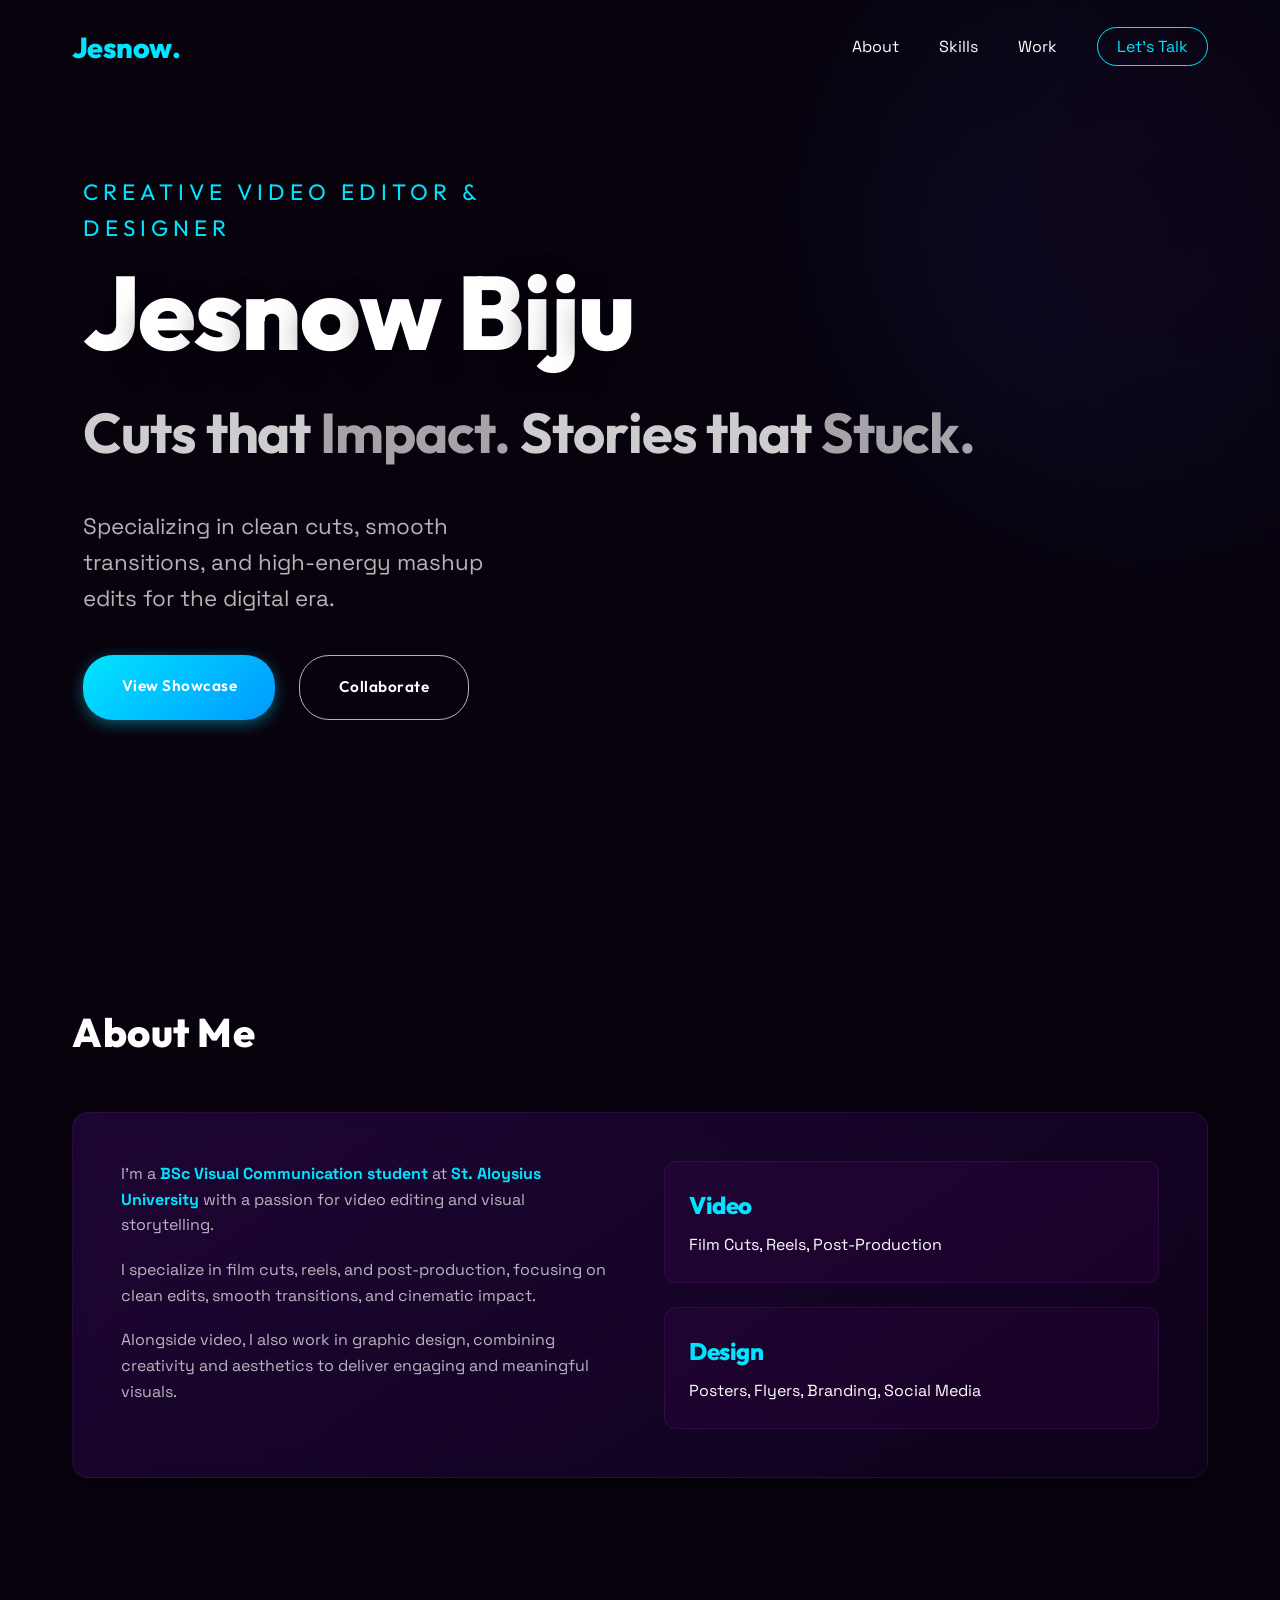
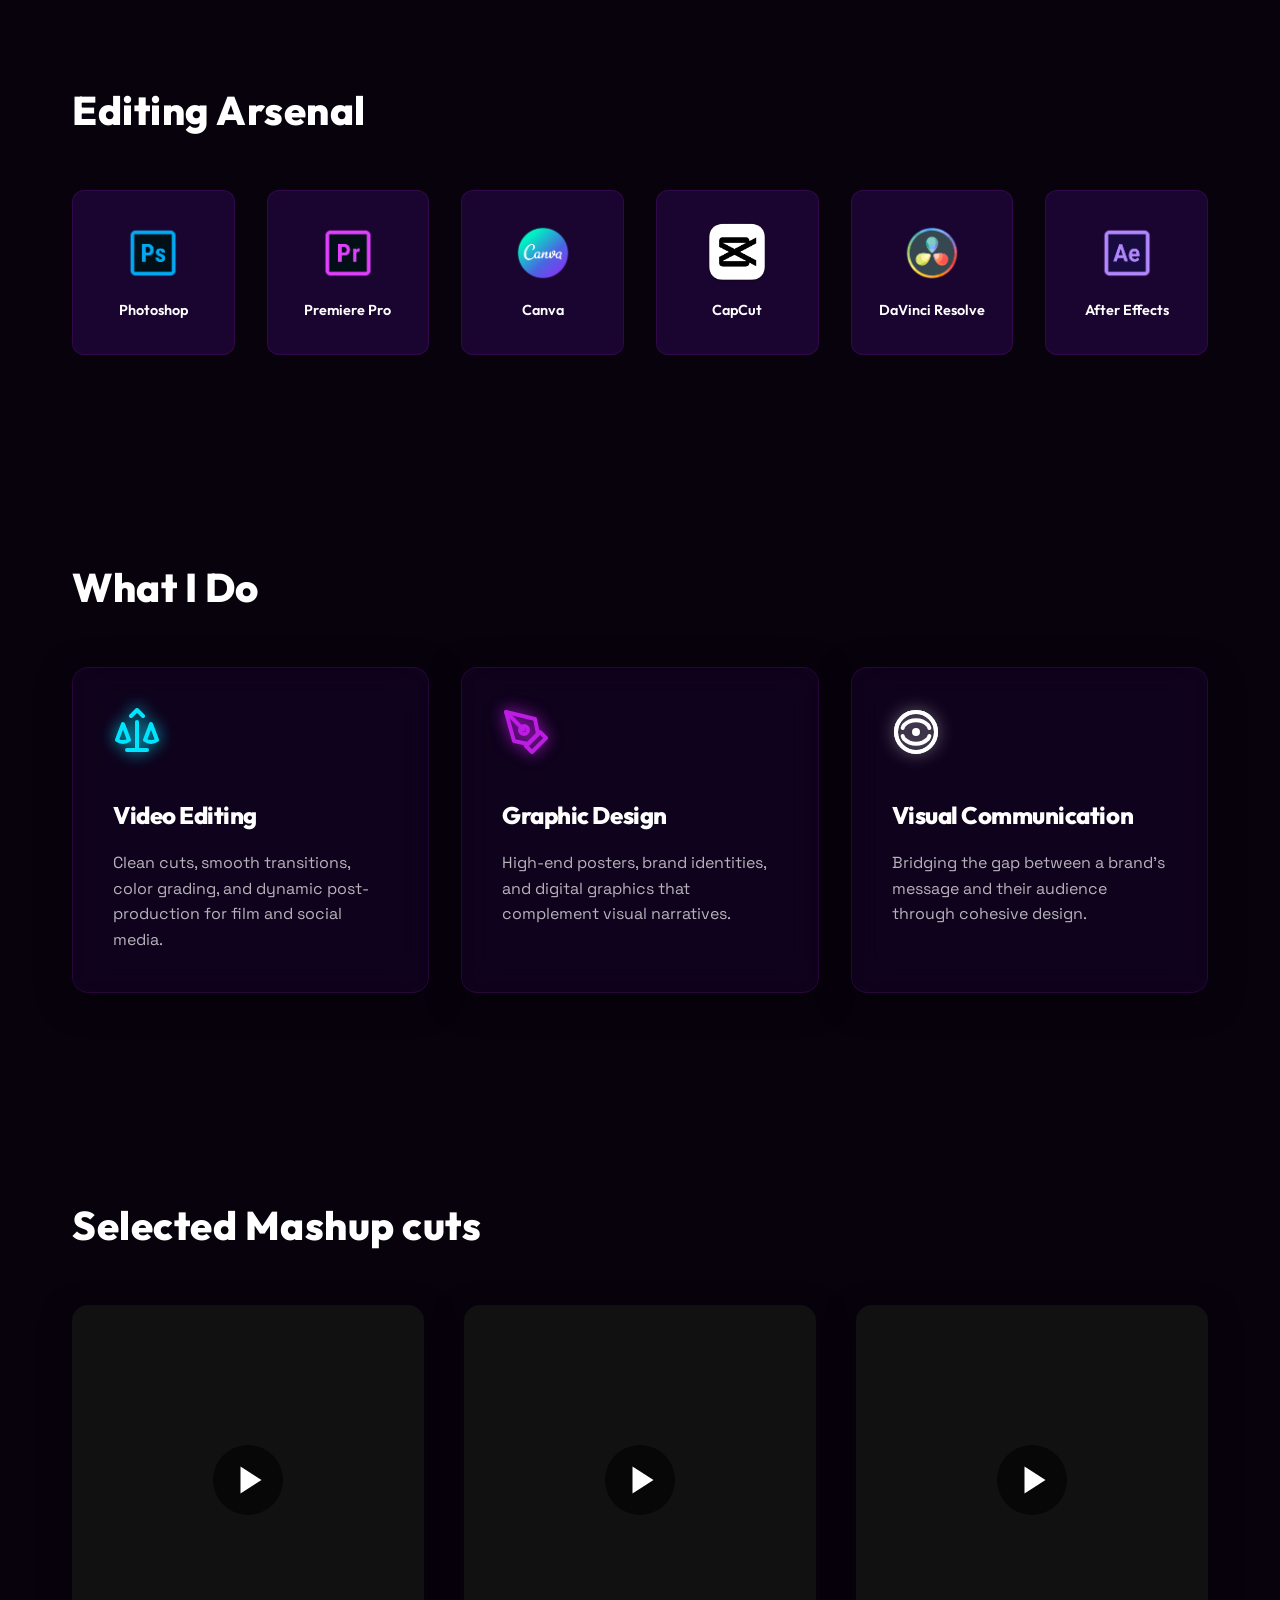
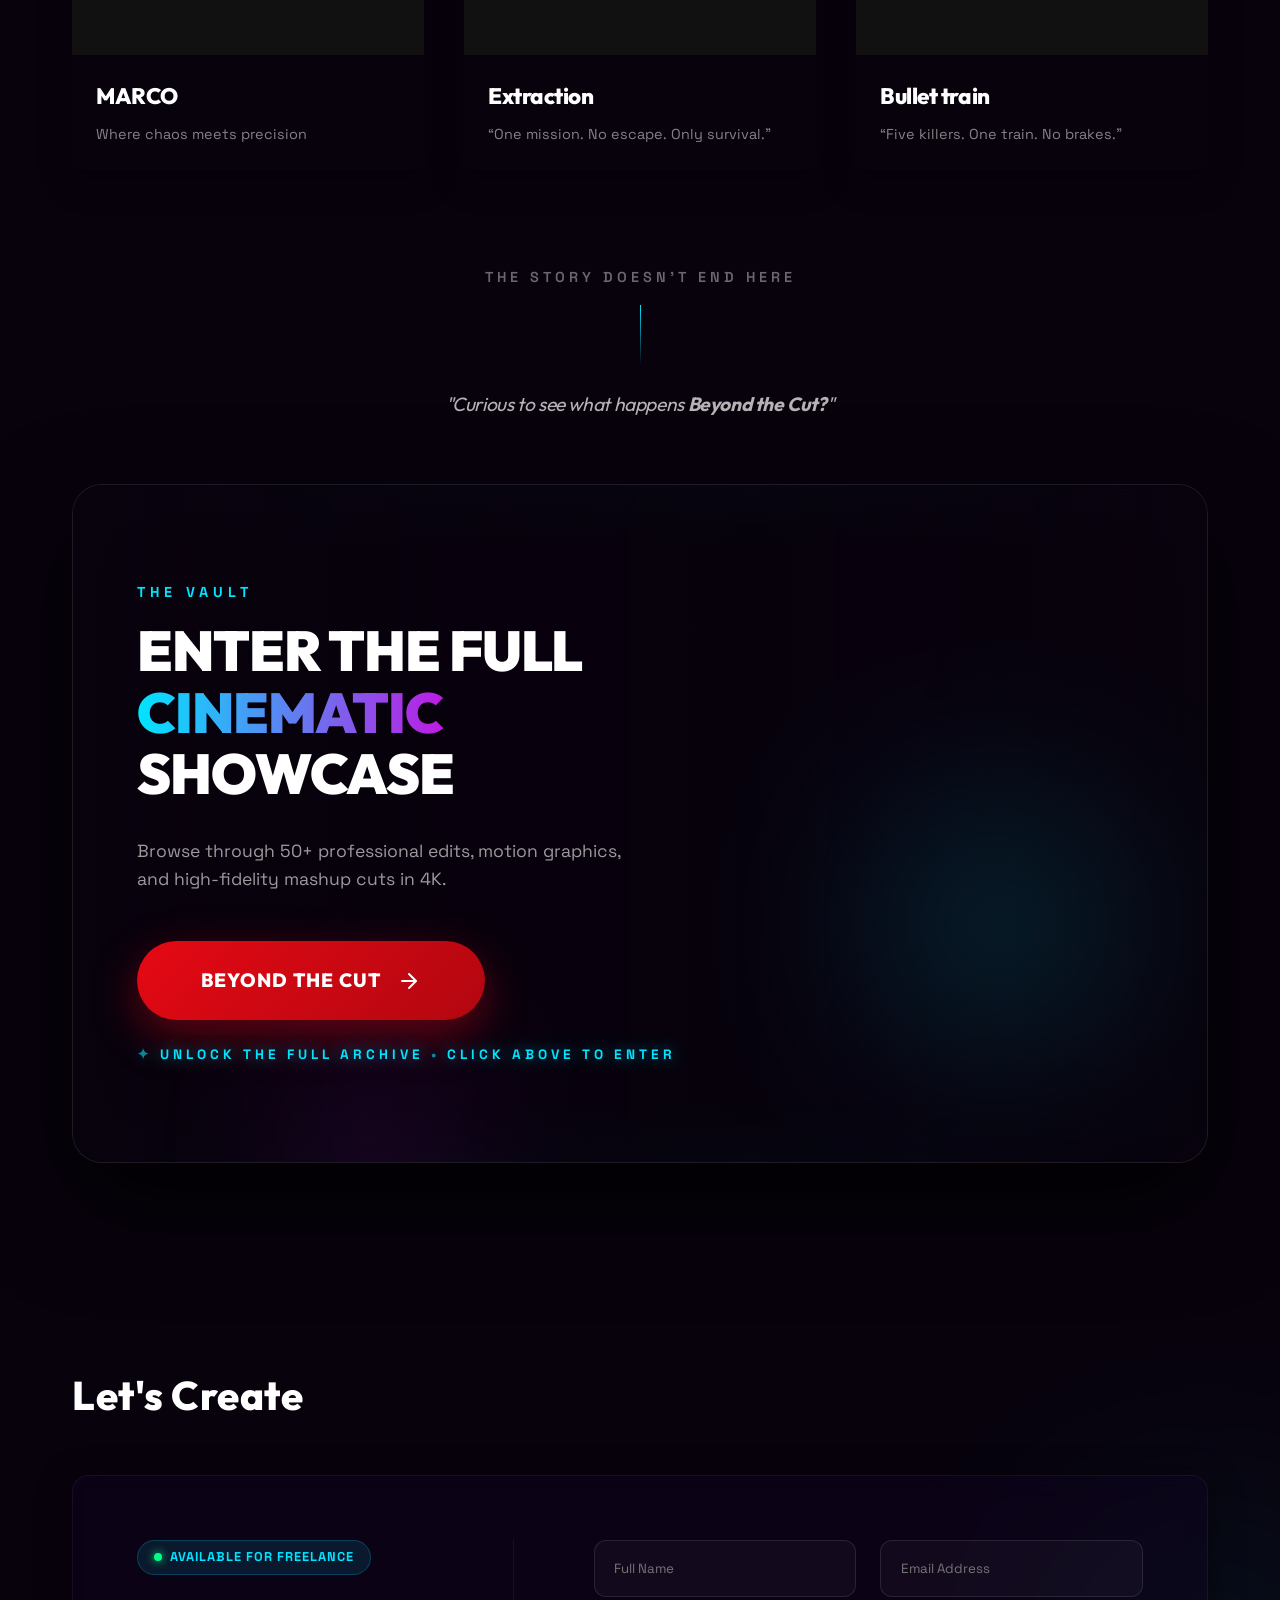
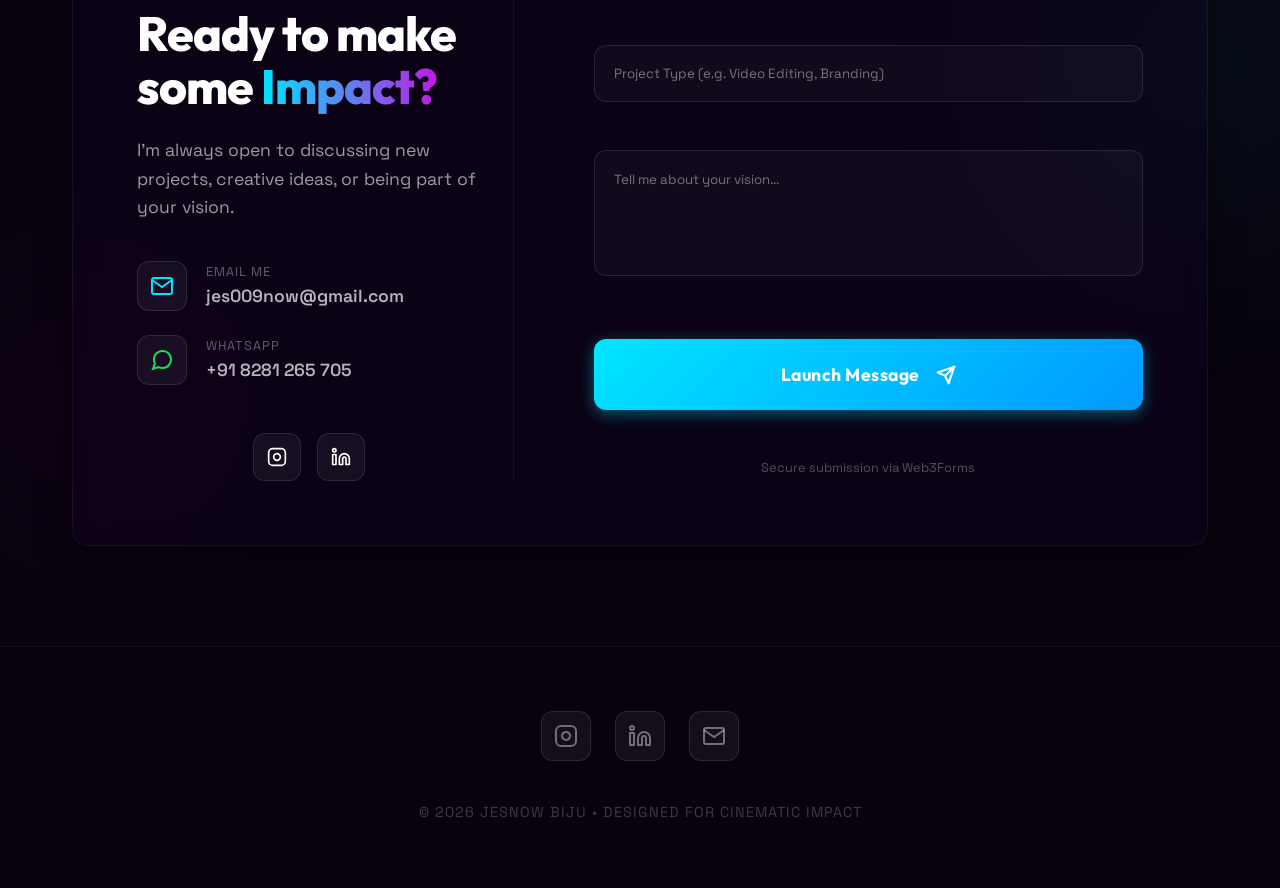
==== index.html @ 2eda9948 "Synced home page YouTube players with full 'Works' page controls (Quality, Volume, Progress) and add" ====
<!-- Forced Sync for Header Cleanup -->
<!DOCTYPE html>
<html lang="en">
<head>
    <meta charset="UTF-8">
    <meta name="viewport" content="width=device-width, initial-scale=1.0">
    <title>Jesnow Biju | Creative Portfolio</title>
    <meta name="description" content="Portfolio of Jesnow Biju - Graphic Designer & Video Editor. BSc Visual Communication student at St Aloysius University, Mangalore.">
    <!-- Google Fonts -->
    <link rel="preconnect" href="https://fonts.googleapis.com">
    <link rel="preconnect" href="https://fonts.gstatic.com" crossorigin>
    <link href="https://fonts.googleapis.com/css2?family=Outfit:wght@300;400;600;800&family=Space+Grotesk:wght@400;600;700&display=swap" rel="stylesheet">
    <link rel="stylesheet" href="style.css">
</head>
<body>

    <!-- Navigation -->
    <nav id="navbar">
        <div class="nav-container">
            <a href="#home" class="logo">Jesnow<span>.</span></a>
            <ul class="nav-links">
                <li><a href="#about">About</a></li>
                <li><a href="#skills">Skills</a></li>
                <li><a href="works.html">Work</a></li>
                <li><a href="#contact" class="btn-nav">Let's Talk</a></li>
            </ul>
            <div class="hamburger">
                <span class="bar"></span>
                <span class="bar"></span>
                <span class="bar"></span>
            </div>
        </div>
    </nav>

    <header id="home" class="hero section">
        <div class="video-overlay" style="position: absolute; top:0; left:0; width:100%; height:100%; background: radial-gradient(circle at center, transparent, rgba(8, 2, 13, 0.9)); z-index: 1;"></div>
        <div class="video-bg-wrap" style="position: absolute; top:0; left:0; width:100%; height:100%; overflow: hidden; z-index: 0; filter: blur(5px) scale(1.1); opacity: 0.45;">
            <!-- Live Cloudinary Hero Background -->
            <!-- Live Cloudinary Hero Background -->
            <div id="vimeo-hero-container" style="width: 100%; height: 100%;">
                <video src="https://res.cloudinary.com/dtnmadjdd/video/upload/f_auto,q_auto/Cinephile_Dott.Fx_4K_supvjn.mp4" autoplay loop muted playsinline style="width: 100vw; height: 56.25vw; min-height: 100vh; min-width: 177.77vh; position: absolute; top: 50%; left: 50%; transform: translate(-50%, -50%); object-fit: cover;"></video>
            </div>
        </div>
        
        <div class="glow-obj"></div>
        
        <div class="container hero-content" style="z-index: 5;">
            <p class="subtitle animate-up" style="font-size: clamp(0.9rem, 2vw, 1.4rem); letter-spacing: clamp(2px, 0.5vw, 5px);">Creative Video Editor & Designer</p>
            <h1 class="hero-name-popup" style="font-size: clamp(3rem, 12vw, 6.5rem); line-height: 1; margin-bottom: clamp(1rem, 2vw, 1.5rem); white-space: nowrap;">Jesnow Biju</h1>
            <h2 class="animate-up delay-1" style="font-size: clamp(1.2rem, 5vw, 3.5rem); white-space: nowrap;">Cuts that <span>Impact.</span> Stories that <span>Stuck.</span></h2>
            <p class="description animate-up delay-2" style="max-width: 750px; font-size: clamp(1rem, 2.5vw, 1.4rem); margin-bottom: clamp(1.5rem, 3vw, 3rem);">Specializing in clean cuts, smooth transitions, and high-energy mashup edits for the digital era.</p>
            <div class="hero-actions animate-up delay-3" style="gap: clamp(1rem, 2vw, 1.5rem);">
                <a href="works.html" class="btn btn-primary" style="padding: clamp(0.8rem, 1.5vw, 1.2rem) clamp(2rem, 3vw, 3rem); font-size: clamp(0.9rem, 1.2vw, 1.1rem);">View Showcase</a>
                <a href="#contact" class="btn btn-secondary" style="padding: clamp(0.8rem, 1.5vw, 1.2rem) clamp(2rem, 3vw, 3rem); font-size: clamp(0.9rem, 1.2vw, 1.1rem);">Collaborate</a>
            </div>
        </div>
    </header>
    
    <!-- 01. About Section -->
    <section id="about" class="about section">
        <div class="container">
            <h2 class="section-title reveal">About Me</h2>
            <div class="about-content grid-2 box-glass reveal delay-1">
                <div class="about-text">
                    <p>I’m a <strong>BSc Visual Communication student</strong> at <strong>St. Aloysius University</strong> with a passion for video editing and visual storytelling.</p>
                    <p>I specialize in film cuts, reels, and post-production, focusing on clean edits, smooth transitions, and cinematic impact.</p>
                    <p>Alongside video, I also work in graphic design, combining creativity and aesthetics to deliver engaging and meaningful visuals.</p>
                </div>
                <div class="about-stats grid-2">
                    <div class="stat-card">
                        <h3>Video</h3>
                        <p>Film Cuts, Reels, Post-Production</p>
                    </div>
                    <div class="stat-card">
                        <h3>Design</h3>
                        <p>Posters, Flyers, Branding, Social Media</p>
                    </div>
                </div>
            </div>
        </div>
    </section>

    <section id="skills" class="skills section">
        <div class="container">
            <h2 class="section-title reveal">Editing Arsenal</h2>
            <div class="skills-grid reveal delay-1">
                <div class="skill-card">
                    <img src="./icons8-adobe-photoshop-1000.png" alt="Adobe Photoshop">
                    <p>Photoshop</p>
                </div>
                <div class="skill-card">
                    <img src="./icons8-adobe-premiere-pro-1000.png" alt="Premiere Pro">
                    <p>Premiere Pro</p>
                </div>
                <div class="skill-card">
                    <img src="./icons8-canva-1000.png" alt="Canva">
                    <p>Canva</p>
                </div>
                <div class="skill-card">
                    <img src="./logosource_capcut-logo-png.png" alt="Capcut">
                    <p>CapCut</p>
                </div>
                <div class="skill-card">
                    <img src="./icons8-davinci-resolve-1000.png" alt="DaVinci Resolve">
                    <p>DaVinci Resolve</p>
                </div>
                <div class="skill-card">
                    <img src="./icons8-adobe-after-effects-1000.png" alt="After Effects">
                    <p>After Effects</p>
                </div>
            </div>
        </div>
    </section>

    <section id="services" class="services section">
        <div class="container">
            <h2 class="section-title reveal">What I Do</h2>
            <div class="services-grid">
                <div class="service-card box-glass reveal">
                    <div class="service-icon" style="margin-bottom: 2rem; color: var(--primary-color);">
                        <svg width="48" height="48" viewBox="0 0 24 24" fill="none" stroke="currentColor" stroke-width="2" stroke-linecap="round" stroke-linejoin="round" style="filter: drop-shadow(0 0 8px #00e5ff);"><path d="m16 16 3-8 3 8c-.87.65-1.92 1-3 1s-2.13-.35-3-1Z"></path><path d="m2 16 3-8 3 8c-.87.65-1.92 1-3 1s-2.13-.35-3-1Z"></path><path d="M7 21h10"></path><path d="M12 21V7"></path><path d="m15 4-3-3-3 3"></path></svg>
                    </div>
                    <h3>Video Editing</h3>
                    <p>Clean cuts, smooth transitions, color grading, and dynamic post-production for film and social media.</p>
                </div>
                <div class="service-card box-glass reveal delay-1">
                    <div class="service-icon" style="margin-bottom: 2rem; color: #bd1ce3;">
                        <svg width="48" height="48" viewBox="0 0 24 24" fill="none" stroke="currentColor" stroke-width="2" stroke-linecap="round" stroke-linejoin="round" style="filter: drop-shadow(0 0 8px #bd1ce3);"><path d="m12 19 7-7 3 3-7 7-3-3Z"></path><path d="m18 13-1.5-7.5L2 2l4 14.5L13 18l5-5Z"></path><path d="m2 2 8.8 8.8"></path><circle cx="11" cy="11" r="2"></circle></svg>
                    </div>
                    <h3>Graphic Design</h3>
                    <p>High-end posters, brand identities, and digital graphics that complement visual narratives.</p>
                </div>
                <div class="service-card box-glass reveal delay-2">
                    <div class="service-icon" style="margin-bottom: 2rem; color: #ffffff;">
                        <svg width="48" height="48" viewBox="0 0 24 24" fill="none" stroke="currentColor" stroke-width="2" stroke-linecap="round" stroke-linejoin="round" style="filter: drop-shadow(0 0 8px rgba(255,255,255,0.5));"><circle cx="12" cy="12" r="1"></circle><path d="M5.33 14c.15.54.4 1.05.74 1.5a8.58 8.58 0 0 0 11.86 0c.34-.45.59-.96.74-1.5"></path><path d="M18.67 10c-.15-.54-.4-1.05-.74-1.5a8.58 8.58 0 0 0-11.86 0c-.34.45-.59.96-.74 1.5"></path><circle cx="12" cy="12" r="10"></circle><path d="M12 2a10 10 0 0 1 10 10 10 10 0 0 1-10 10 10 10 0 0 1-10-10 10 10 0 0 1 10-10"></path></svg>
                    </div>
                    <h3>Visual Communication</h3>
                    <p>Bridging the gap between a brand's message and their audience through cohesive design.</p>
                </div>
            </div>
        </div>
    </section>


        <!-- Projects Section -->
        <section id="projects" class="projects section">
            <div class="container">
                <h2 class="section-title reveal">Selected Mashup cuts</h2>
            <div class="projects-grid">
                <!-- Gallery 1: MARCO -->
                <div class="project-card reveal">
                    <div class="project-img custom-player" data-behavior="hover" style="background: #111; position: relative; height: 350px; overflow: hidden;">
                         <div class="yt-container" data-yt-id="RAO0_nqH4wc" style="width: 100%; height: 100%; position: relative; overflow: hidden;">
                            <div style="position: absolute; top: 0; left: 0; width: 100%; height: 100%; overflow: hidden; pointer-events: none;">
                                <iframe src="https://www.youtube.com/embed/RAO0_nqH4wc?enablejsapi=1&mute=1&loop=1&playlist=RAO0_nqH4wc&controls=0&modestbranding=1&rel=0&vq=hd720" 
                                    style="width: 100%; height: 115%; position: absolute; top: -7.5%; left: 0; border: none;" frameborder="0" allow="autoplay; fullscreen"></iframe>
                            </div>
                            <div class="yt-cover-image" style="position: absolute; top:0; left:0; width:100%; height:100%; z-index: 2; background: url('https://img.youtube.com/vi/RAO0_nqH4wc/maxresdefault.jpg') center/cover no-repeat; transition: opacity 0.6s ease; pointer-events: none;"></div>
                            <div class="yt-click-mask" style="position: absolute; top:0; left:0; width:100%; height:100%; z-index: 3; cursor: pointer;" onclick="playYTHome(this)"></div>
                            
                            <!-- Pro Controls -->
                            <div class="player-controls yt-controls" style="z-index: 5;">
                                <div class="progress-container"><input type="range" class="progress-bar yt-progress" min="0" max="100" value="0" step="0.1"></div>
                                <div class="controls-main">
                                    <div class="controls-left">
                                        <button class="control-btn yt-play-btn" aria-label="Play/Pause">
                                            <svg class="icon-pause" width="20" height="20" viewBox="0 0 24 24" fill="currentColor" style="display: none;"><rect x="6" y="4" width="4" height="16"></rect><rect x="14" y="4" width="4" height="16"></rect></svg>
                                            <svg class="icon-play" width="20" height="20" viewBox="0 0 24 24" fill="currentColor" style="display: block;"><polygon points="5 3 19 12 5 21 5 3"></polygon></svg>
                                        </button>
                                        <div class="volume-container">
                                            <button class="control-btn yt-mute-btn" aria-label="Toggle Mute">
                                                <svg class="icon-muted" width="20" height="20" viewBox="0 0 24 24" fill="none" stroke="currentColor" stroke-width="2" style="display: none;"><polygon points="11 5 6 9 2 9 2 15 6 15 11 19 11 5"></polygon><line x1="23" y1="9" x2="17" y2="15"></line><line x1="17" y1="9" x2="23" y2="15"></line></svg>
                                                <svg class="icon-unmuted" width="20" height="20" viewBox="0 0 24 24" fill="none" stroke="currentColor" stroke-width="2" style="display: block;"><polygon points="11 5 6 9 2 9 2 15 6 15 11 19 11 5"></polygon><path d="M19.07 4.93a10 10 0 0 1 0 14.14M15.54 8.46a5 5 0 0 1 0 7.07"></path></svg>
                                            </button>
                                            <input type="range" class="volume-slider yt-volume-slider" min="0" max="100" step="1" value="100">
                                        </div>
                                        <div class="inline-quality-selector" style="display: flex; align-items: center; gap: 6px; margin-left: 15px; background: rgba(255,255,255,0.05); padding: 4px; border-radius: 20px;">
                                            <button class="quality-option" data-vq="hd2160" style="background: transparent; border: none; color: white; opacity: 0.5; font-weight: 700; font-size: 11px; cursor: pointer; padding: 4px 10px; border-radius: 12px; transition: all 0.2s ease;">2160p</button>
                                            <button class="quality-option" data-vq="hd1080" style="background: transparent; border: none; color: white; opacity: 0.5; font-weight: 700; font-size: 11px; cursor: pointer; padding: 4px 10px; border-radius: 12px; transition: all 0.2s ease;">1080p</button>
                                            <button class="quality-option active" data-vq="hd720" style="background: white; border: none; color: black; opacity: 1; font-weight: 800; font-size: 11px; cursor: pointer; padding: 4px 10px; border-radius: 12px; transition: all 0.2s ease; box-shadow: 0 0 10px rgba(255,255,255,0.2);">720p</button>
                                        </div>
                                        <div class="time-display" style="margin-left: 15px;"><span class="current-time">0:00</span> / <span class="duration">0:00</span></div>
                                    </div>
                                    <div class="controls-right">
                                        <button class="control-btn fullscreen-btn" aria-label="Fullscreen"><svg width="20" height="20" viewBox="0 0 24 24" fill="none" stroke="currentColor" stroke-width="2"><path d="M8 3H5a2 2 0 0 0-2 2v3m18 0V5a2 2 0 0 0-2-2h-3m0 18h3a2 2 0 0 0 2-2v-3M3 16v3a2 2 0 0 0 2 2h3"></path></svg></button>
                                    </div>
                                </div>
                            </div>
                         </div>
                         <button class="center-play-btn" aria-label="Play"><svg viewBox="0 0 24 24" fill="white"><polygon points="5 3 19 12 5 21 5 3"></polygon></svg></button>
                    </div>
                    <div style="padding: 1.5rem;">
                        <h3 style="font-size: 1.4rem; margin-bottom: 0.5rem;">MARCO</h3>
                        <p style="color: rgba(255,255,255,0.5); font-size: 0.9rem;">Where chaos meets precision</p>
                    </div>
                </div>

                <!-- Gallery 2: Extraction -->
                <div class="project-card reveal delay-1">
                    <div class="project-img custom-player" data-behavior="hover" style="background: #111; position: relative; height: 350px; overflow: hidden;">
                         <div class="yt-container" data-yt-id="9FDrKlWOojs" style="width: 100%; height: 100%; position: relative; overflow: hidden;">
                            <div style="position: absolute; top: 0; left: 0; width: 100%; height: 100%; overflow: hidden; pointer-events: none;">
                                <iframe src="https://www.youtube.com/embed/9FDrKlWOojs?enablejsapi=1&mute=1&loop=1&playlist=9FDrKlWOojs&controls=0&modestbranding=1&rel=0&vq=hd720" 
                                    style="width: 100%; height: 115%; position: absolute; top: -7.5%; left: 0; border: none;" frameborder="0" allow="autoplay; fullscreen"></iframe>
                            </div>
                            <div class="yt-cover-image" style="position: absolute; top:0; left:0; width:100%; height:100%; z-index: 2; background: url('https://img.youtube.com/vi/9FDrKlWOojs/maxresdefault.jpg') center/cover no-repeat; transition: opacity 0.6s ease; pointer-events: none;"></div>
                            <div class="yt-click-mask" style="position: absolute; top:0; left:0; width:100%; height:100%; z-index: 3; cursor: pointer;" onclick="playYTHome(this)"></div>

                            <!-- Pro Controls -->
                            <div class="player-controls yt-controls" style="z-index: 5;">
                                <div class="progress-container"><input type="range" class="progress-bar yt-progress" min="0" max="100" value="0" step="0.1"></div>
                                <div class="controls-main">
                                    <div class="controls-left">
                                        <button class="control-btn yt-play-btn" aria-label="Play/Pause">
                                            <svg class="icon-pause" width="20" height="20" viewBox="0 0 24 24" fill="currentColor" style="display: none;"><rect x="6" y="4" width="4" height="16"></rect><rect x="14" y="4" width="4" height="16"></rect></svg>
                                            <svg class="icon-play" width="20" height="20" viewBox="0 0 24 24" fill="currentColor" style="display: block;"><polygon points="5 3 19 12 5 21 5 3"></polygon></svg>
                                        </button>
                                        <div class="volume-container">
                                            <button class="control-btn yt-mute-btn" aria-label="Toggle Mute">
                                                <svg class="icon-muted" width="20" height="20" viewBox="0 0 24 24" fill="none" stroke="currentColor" stroke-width="2" style="display: none;"><polygon points="11 5 6 9 2 9 2 15 6 15 11 19 11 5"></polygon><line x1="23" y1="9" x2="17" y2="15"></line><line x1="17" y1="9" x2="23" y2="15"></line></svg>
                                                <svg class="icon-unmuted" width="20" height="20" viewBox="0 0 24 24" fill="none" stroke="currentColor" stroke-width="2" style="display: block;"><polygon points="11 5 6 9 2 9 2 15 6 15 11 19 11 5"></polygon><path d="M19.07 4.93a10 10 0 0 1 0 14.14M15.54 8.46a5 5 0 0 1 0 7.07"></path></svg>
                                            </button>
                                            <input type="range" class="volume-slider yt-volume-slider" min="0" max="100" step="1" value="100">
                                        </div>
                                        <div class="inline-quality-selector" style="display: flex; align-items: center; gap: 6px; margin-left: 15px; background: rgba(255,255,255,0.05); padding: 4px; border-radius: 20px;">
                                            <button class="quality-option" data-vq="hd2160" style="background: transparent; border: none; color: white; opacity: 0.5; font-weight: 700; font-size: 11px; cursor: pointer; padding: 4px 10px; border-radius: 12px; transition: all 0.2s ease;">2160p</button>
                                            <button class="quality-option" data-vq="hd1080" style="background: transparent; border: none; color: white; opacity: 0.5; font-weight: 700; font-size: 11px; cursor: pointer; padding: 4px 10px; border-radius: 12px; transition: all 0.2s ease;">1080p</button>
                                            <button class="quality-option active" data-vq="hd720" style="background: white; border: none; color: black; opacity: 1; font-weight: 800; font-size: 11px; cursor: pointer; padding: 4px 10px; border-radius: 12px; transition: all 0.2s ease; box-shadow: 0 0 10px rgba(255,255,255,0.2);">720p</button>
                                        </div>
                                        <div class="time-display" style="margin-left: 15px;"><span class="current-time">0:00</span> / <span class="duration">0:00</span></div>
                                    </div>
                                    <div class="controls-right">
                                        <button class="control-btn fullscreen-btn" aria-label="Fullscreen"><svg width="20" height="20" viewBox="0 0 24 24" fill="none" stroke="currentColor" stroke-width="2"><path d="M8 3H5a2 2 0 0 0-2 2v3m18 0V5a2 2 0 0 0-2-2h-3m0 18h3a2 2 0 0 0 2-2v-3M3 16v3a2 2 0 0 0 2 2h3"></path></svg></button>
                                    </div>
                                </div>
                            </div>
                         </div>
                         <button class="center-play-btn" aria-label="Play"><svg viewBox="0 0 24 24" fill="white"><polygon points="5 3 19 12 5 21 5 3"></polygon></svg></button>
                    </div>
                    <div style="padding: 1.5rem;">
                        <h3 style="font-size: 1.4rem; margin-bottom: 0.5rem;">Extraction</h3>
                        <p style="color: rgba(255,255,255,0.5); font-size: 0.9rem;">“One mission. No escape. Only survival.”</p>
                    </div>
                </div>

                <!-- Gallery 3: Bullet train -->
                <div class="project-card reveal delay-2">
                    <div class="project-img custom-player" data-behavior="hover" style="background: #111; position: relative; height: 350px; overflow: hidden;">
                         <div class="yt-container" data-yt-id="84IrieuQCng" style="width: 100%; height: 100%; position: relative; overflow: hidden;">
                            <div style="position: absolute; top: 0; left: 0; width: 100%; height: 100%; overflow: hidden; pointer-events: none;">
                                <iframe src="https://www.youtube.com/embed/84IrieuQCng?enablejsapi=1&mute=1&loop=1&playlist=84IrieuQCng&controls=0&modestbranding=1&rel=0&vq=hd720" 
                                    style="width: 100%; height: 115%; position: absolute; top: -7.5%; left: 0; border: none;" frameborder="0" allow="autoplay; fullscreen"></iframe>
                            </div>
                            <div class="yt-cover-image" style="position: absolute; top:0; left:0; width:100%; height:100%; z-index: 2; background: url('https://img.youtube.com/vi/84IrieuQCng/maxresdefault.jpg') center/cover no-repeat; transition: opacity 0.6s ease; pointer-events: none;"></div>
                            <div class="yt-click-mask" style="position: absolute; top:0; left:0; width:100%; height:100%; z-index: 3; cursor: pointer;" onclick="playYTHome(this)"></div>

                            <!-- Pro Controls -->
                            <div class="player-controls yt-controls" style="z-index: 5;">
                                <div class="progress-container"><input type="range" class="progress-bar yt-progress" min="0" max="100" value="0" step="0.1"></div>
                                <div class="controls-main">
                                    <div class="controls-left">
                                        <button class="control-btn yt-play-btn" aria-label="Play/Pause">
                                            <svg class="icon-pause" width="20" height="20" viewBox="0 0 24 24" fill="currentColor" style="display: none;"><rect x="6" y="4" width="4" height="16"></rect><rect x="14" y="4" width="4" height="16"></rect></svg>
                                            <svg class="icon-play" width="20" height="20" viewBox="0 0 24 24" fill="currentColor" style="display: block;"><polygon points="5 3 19 12 5 21 5 3"></polygon></svg>
                                        </button>
                                        <div class="volume-container">
                                            <button class="control-btn yt-mute-btn" aria-label="Toggle Mute">
                                                <svg class="icon-muted" width="20" height="20" viewBox="0 0 24 24" fill="none" stroke="currentColor" stroke-width="2" style="display: none;"><polygon points="11 5 6 9 2 9 2 15 6 15 11 19 11 5"></polygon><line x1="23" y1="9" x2="17" y2="15"></line><line x1="17" y1="9" x2="23" y2="15"></line></svg>
                                                <svg class="icon-unmuted" width="20" height="20" viewBox="0 0 24 24" fill="none" stroke="currentColor" stroke-width="2" style="display: block;"><polygon points="11 5 6 9 2 9 2 15 6 15 11 19 11 5"></polygon><path d="M19.07 4.93a10 10 0 0 1 0 14.14M15.54 8.46a5 5 0 0 1 0 7.07"></path></svg>
                                            </button>
                                            <input type="range" class="volume-slider yt-volume-slider" min="0" max="100" step="1" value="100">
                                        </div>
                                        <div class="inline-quality-selector" style="display: flex; align-items: center; gap: 6px; margin-left: 15px; background: rgba(255,255,255,0.05); padding: 4px; border-radius: 20px;">
                                            <button class="quality-option" data-vq="hd2160" style="background: transparent; border: none; color: white; opacity: 0.5; font-weight: 700; font-size: 11px; cursor: pointer; padding: 4px 10px; border-radius: 12px; transition: all 0.2s ease;">2160p</button>
                                            <button class="quality-option" data-vq="hd1080" style="background: transparent; border: none; color: white; opacity: 0.5; font-weight: 700; font-size: 11px; cursor: pointer; padding: 4px 10px; border-radius: 12px; transition: all 0.2s ease;">1080p</button>
                                            <button class="quality-option active" data-vq="hd720" style="background: white; border: none; color: black; opacity: 1; font-weight: 800; font-size: 11px; cursor: pointer; padding: 4px 10px; border-radius: 12px; transition: all 0.2s ease; box-shadow: 0 0 10px rgba(255,255,255,0.2);">720p</button>
                                        </div>
                                        <div class="time-display" style="margin-left: 15px;"><span class="current-time">0:00</span> / <span class="duration">0:00</span></div>
                                    </div>
                                    <div class="controls-right">
                                        <button class="control-btn fullscreen-btn" aria-label="Fullscreen"><svg width="20" height="20" viewBox="0 0 24 24" fill="none" stroke="currentColor" stroke-width="2"><path d="M8 3H5a2 2 0 0 0-2 2v3m18 0V5a2 2 0 0 0-2-2h-3m0 18h3a2 2 0 0 0 2-2v-3M3 16v3a2 2 0 0 0 2 2h3"></path></svg></button>
                                    </div>
                                </div>
                            </div>
                         </div>
                         <button class="center-play-btn" aria-label="Play"><svg viewBox="0 0 24 24" fill="white"><polygon points="5 3 19 12 5 21 5 3"></polygon></svg></button>
                    </div>
                    <div style="padding: 1.5rem;">
                        <h3 style="font-size: 1.4rem; margin-bottom: 0.5rem;">Bullet train</h3>
                        <p style="color: rgba(255,255,255,0.5); font-size: 0.9rem;">“Five killers. One train. No brakes.”</p>
                    </div>
                </div>

            </div>
            
            
            <!-- Scroll Hint / Inspiration -->
            <div class="scroll-inspiration reveal" style="text-align: center; margin-top: 6rem; margin-bottom: -4rem;">
                <p style="color: rgba(255,255,255,0.4); font-size: 0.9rem; text-transform: uppercase; letter-spacing: 4px; font-weight: 600; margin-bottom: 1rem;">The story doesn't end here</p>
                <div style="width: 1px; height: 60px; background: linear-gradient(to bottom, var(--primary-color), transparent); margin: 0 auto;"></div>
                <h3 style="margin-top: 1.5rem; font-size: 1.2rem; font-weight: 400; color: rgba(255,255,255,0.7); font-style: italic;">"Curious to see what happens <strong>Beyond the Cut?</strong>"</h3>
            </div>

            <!-- THE PORTAL: An impressive and creative entry point to your full videos -->
            <a href="works.html" class="showcase-portal reveal" style="display: block; margin-top: 8rem; position: relative; border-radius: 30px; overflow: hidden; border: 1px solid rgba(255,255,255,0.1); background: rgba(8, 2, 13, 0.4); backdrop-filter: blur(10px); box-shadow: 0 40px 100px rgba(0,0,0,0.9), inset 0 0 80px rgba(0, 229, 255, 0.05); text-decoration: none; color: inherit;">
                <!-- Montage Background -->
                <video src="https://res.cloudinary.com/dtnmadjdd/video/upload/v1775550708/avatar_cut_msnk59.mp4" autoplay loop muted playsinline style="position: absolute; top:0; left:0; width:100%; height:100%; object-fit: cover; opacity: 0.4; filter: contrast(1.1) brightness(0.8); pointer-events: none;"></video>
                <div style="position: absolute; top:0; left:0; width:100%; height:100%; background: linear-gradient(90deg, rgba(8,2,13,0.95) 0%, transparent 60%, rgba(8,2,13,0.95) 100%);"></div>
                
                <div class="portal-content" style="position: relative; z-index: 10; padding: 6rem 4rem; display: flex; flex-direction: column; align-items: flex-start; justify-content: center; min-height: 400px;">
                    <p style="color: var(--primary-color); text-transform: uppercase; letter-spacing: 5px; font-weight: 700; margin-bottom: 1rem; font-size: 0.9rem;">The Vault</p>
                    <h2 style="font-size: 3.5rem; font-weight: 900; margin-bottom: 2rem; max-width: 600px; line-height: 1.1; text-transform: uppercase; font-family: var(--font-heading);">Enter the full <span style="background: linear-gradient(to right, #00e5ff, #bd1ce3); -webkit-background-clip: text; background-clip: text; -webkit-text-fill-color: transparent;">Cinematic</span> Showcase</h2>
                    <p style="max-width: 500px; font-size: 1.1rem; color: rgba(255,255,255,0.6); margin-bottom: 3rem;">Browse through 50+ professional edits, motion graphics, and high-fidelity mashup cuts in 4K.</p>
                    <div class="btn btn-primary" style="padding: 1.5rem 4rem; border-radius: 40px; background: linear-gradient(135deg, #e50914, #b20710); border: none; font-size: 1.2rem; font-weight: 800; letter-spacing: 1px; box-shadow: 0 15px 45px rgba(229,9,20,0.4); display: flex; align-items: center; gap: 1rem; transition: all 0.4s cubic-bezier(0.175, 0.885, 0.32, 1.275);">
                        BEYOND THE CUT 
                        <svg width="24" height="24" viewBox="0 0 24 24" fill="none" stroke="currentColor" stroke-width="2" stroke-linecap="round" stroke-linejoin="round"><line x1="5" y1="12" x2="19" y2="12"></line><polyline points="12 5 19 12 12 19"></polyline></svg>
                    </div>
                    <p style="margin-top: 1.5rem; font-size: 0.85rem; color: #00e5ff; text-transform: uppercase; letter-spacing: 4px; font-weight: 800; text-shadow: 0 0 15px rgba(0, 229, 255, 0.6); animation: pulse-glow 2s infinite ease-in-out;">
                        <span style="opacity: 0.6;">✦</span> UNLOCK THE FULL ARCHIVE <span style="opacity: 0.6;">•</span> CLICK ABOVE TO ENTER
                    </p>
                </div>

                <!-- Floating Particles Decor -->
                <div style="position: absolute; right: 10%; top: 50%; width: 200px; height: 200px; background: var(--primary-color); filter: blur(100px); opacity: 0.2; pointer-events: none;"></div>
                <div style="position: absolute; left: 20%; bottom: -50px; width: 150px; height: 150px; background: #bd1ce3; filter: blur(80px); opacity: 0.15; pointer-events: none;"></div>
            </a>
        </div>
    </section>

    <!-- Contact Section -->
    <section id="contact" class="contact section" style="position: relative; overflow: hidden;">
        <!-- Background Ambient Glows -->
        <div style="position: absolute; top: 20%; right: -10%; width: 400px; height: 400px; background: radial-gradient(circle, var(--primary-color) 0%, transparent 70%); filter: blur(120px); opacity: 0.15; pointer-events: none; z-index: 1;"></div>
        <div style="position: absolute; bottom: 10%; left: -5%; width: 300px; height: 300px; background: radial-gradient(circle, var(--secondary-color) 0%, transparent 70%); filter: blur(100px); opacity: 0.1; pointer-events: none; z-index: 1;"></div>

        <div class="container" style="position: relative; z-index: 10;">
            <h2 class="section-title reveal">Let's Create</h2>
            <div class="contact-wrapper box-glass reveal delay-1" style="background: rgba(18, 3, 36, 0.4); border: 1px solid rgba(255,255,255,0.05); overflow: hidden;">
                <div class="contact-info" style="padding-right: 2rem; border-right: 1px solid rgba(255,255,255,0.05);">
                    <div class="availability-badge" style="display: inline-flex; align-items: center; gap: 0.5rem; background: rgba(0, 229, 255, 0.1); border: 1px solid rgba(0, 229, 255, 0.2); color: var(--primary-color); padding: 0.4rem 1rem; border-radius: 20px; font-size: clamp(0.7rem, 1.5vw, 0.8rem); font-weight: 700; margin-bottom: 2rem; text-transform: uppercase; letter-spacing: 1px;">
                        <span style="width: 8px; height: 8px; background: #00ff88; border-radius: 50%; box-shadow: 0 0 10px #00ff88;"></span>
                        Available for Freelance
                    </div>
                    <h3 style="font-size: clamp(2rem, 6vw, 3rem); margin-bottom: 1.5rem; line-height: 1.1;">Ready to make some <span>Impact?</span></h3>
                    <p style="font-size: clamp(0.95rem, 2vw, 1.1rem); color: rgba(255,255,255,0.6); margin-bottom: 2.5rem;">I'm always open to discussing new projects, creative ideas, or being part of your vision.</p>
                    
                    <div class="contact-methods" style="display: flex; flex-direction: column; gap: 1.5rem; margin-bottom: 3rem;">
                        <a href="mailto:jes009now@gmail.com" class="contact-method-item" style="display: flex; align-items: center; gap: 1.2rem; transition: transform 0.3s ease;">
                            <div style="width: 50px; height: 50px; background: rgba(255,255,255,0.05); border-radius: 12px; display: flex; align-items: center; justify-content: center; border: 1px solid rgba(255,255,255,0.1);">
                                <svg width="24" height="24" viewBox="0 0 24 24" fill="none" stroke="var(--primary-color)" stroke-width="2"><path d="M4 4h16c1.1 0 2 .9 2 2v12c0 1.1-.9 2-2 2H4c-1.1 0-2-.9-2-2V6c0-1.1.9-2 2-2z"></path><polyline points="22,6 12,13 2,6"></polyline></svg>
                            </div>
                            <div>
                                <p style="font-size: 0.8rem; margin: 0; opacity: 0.5; text-transform: uppercase; letter-spacing: 1px;">Email Me</p>
                                <p style="font-size: 1.1rem; margin: 0; font-weight: 600;">jes009now@gmail.com</p>
                            </div>
                        </a>
                        <a href="https://wa.me/+918281265705" target="_blank" class="contact-method-item" style="display: flex; align-items: center; gap: 1.2rem; transition: transform 0.3s ease;">
                            <div style="width: 50px; height: 50px; background: rgba(255,255,255,0.05); border-radius: 12px; display: flex; align-items: center; justify-content: center; border: 1px solid rgba(255,255,255,0.1);">
                                <svg width="24" height="24" viewBox="0 0 24 24" fill="none" stroke="#25D366" stroke-width="2"><path d="M21 11.5a8.38 8.38 0 0 1-.9 3.8 8.5 8.5 0 0 1-7.6 4.7 8.38 8.38 0 0 1-3.8-.9L3 21l1.9-5.7a8.38 8.38 0 0 1-.9-3.8 8.5 8.5 0 0 1 4.7-7.6 8.38 8.38 0 0 1 3.8-.9h.5a8.48 8.48 0 0 1 8 8v.5z"></path></svg>
                            </div>
                            <div>
                                <p style="font-size: 0.8rem; margin: 0; opacity: 0.5; text-transform: uppercase; letter-spacing: 1px;">WhatsApp</p>
                                <p style="font-size: 1.1rem; margin: 0; font-weight: 600;">+91 8281 265 705</p>
                            </div>
                        </a>
                    </div>

                    <div class="social-links" style="display: flex; gap: 1rem;">
                        <a href="https://www.instagram.com/mr.__snow?igsh=aTFkNWhvbWl4YnEy" target="_blank" aria-label="Instagram" style="width: 48px; height: 48px; background: rgba(255,255,255,0.05); border: 1px solid rgba(255,255,255,0.1); border-radius: 12px; display: flex; align-items: center; justify-content: center; transition: all 0.3s ease;">
                            <svg width="20" height="20" viewBox="0 0 24 24" fill="none" stroke="currentColor" stroke-width="2"><rect x="2" y="2" width="20" height="20" rx="5" ry="5"></rect><path d="M16 11.37A4 4 0 1 1 12.63 8 4 4 0 0 1 16 11.37z"></path><line x1="17.5" y1="6.5" x2="17.51" y2="6.5"></line></svg>
                        </a>
                        <a href="https://www.linkedin.com/in/jesnow-biju-2353a9286" target="_blank" aria-label="LinkedIn" style="width: 48px; height: 48px; background: rgba(255,255,255,0.05); border: 1px solid rgba(255,255,255,0.1); border-radius: 12px; display: flex; align-items: center; justify-content: center; transition: all 0.3s ease;">
                            <svg width="20" height="20" viewBox="0 0 24 24" fill="none" stroke="currentColor" stroke-width="2" stroke-linecap="round" stroke-linejoin="round"><path d="M16 8a6 6 0 0 1 6 6v7h-4v-7a2 2 0 0 0-2-2 2 2 0 0 0-2 2v7h-4v-7a6 6 0 0 1 6-6z"></path><rect x="2" y="9" width="4" height="12"></rect><circle cx="4" cy="4" r="2"></circle></svg>
                        </a>
                    </div>
                </div>

                <form class="contact-form" action="https://api.web3forms.com/submit" method="POST" style="padding-left: 1rem;">
                    <input type="hidden" name="access_key" value="a661877e-fb39-465c-82a2-9839d8939d41">
                    <!-- Web3Forms Configuration -->
                    <input type="hidden" name="from_name" value="Jesnow Portfolio">
                    <input type="hidden" name="subject" value="New Inquiry from Cinematic Portfolio">
                    
                    <div style="display: grid; grid-template-columns: 1fr 1fr; gap: 1.5rem; margin-bottom: 1.5rem;">
                        <div class="input-group">
                            <input type="text" name="name" required placeholder="Full Name" style="background: rgba(255,255,255,0.03); border: 1px solid rgba(255,255,255,0.1); padding: 1.2rem; border-radius: 12px; transition: all 0.3s ease;">
                        </div>
                        <div class="input-group">
                            <input type="email" name="email" required placeholder="Email Address" style="background: rgba(255,255,255,0.03); border: 1px solid rgba(255,255,255,0.1); padding: 1.2rem; border-radius: 12px; transition: all 0.3s ease;">
                        </div>
                    </div>
                    <div class="input-group" style="margin-bottom: 1.5rem;">
                        <input type="text" name="subject_text" placeholder="Project Type (e.g. Video Editing, Branding)" style="background: rgba(255,255,255,0.03); border: 1px solid rgba(255,255,255,0.1); padding: 1.2rem; border-radius: 12px; transition: all 0.3s ease; width: 100%;">
                    </div>
                    <div class="input-group" style="margin-bottom: 2rem;">
                        <textarea name="message" rows="5" required placeholder="Tell me about your vision..." style="background: rgba(255,255,255,0.03); border: 1px solid rgba(255,255,255,0.1); padding: 1.2rem; border-radius: 12px; transition: all 0.3s ease; width: 100%; resize: none;"></textarea>
                    </div>
                    <button type="submit" class="btn btn-primary" style="width: 100%; padding: 1.5rem; border-radius: 12px; font-size: 1.1rem; font-weight: 700; display: flex; align-items: center; justify-content: center; gap: 1rem; transition: all 0.4s cubic-bezier(0.175, 0.885, 0.32, 1.275);">
                        Launch Message
                        <svg width="20" height="20" viewBox="0 0 24 24" fill="none" stroke="currentColor" stroke-width="2.5" stroke-linecap="round" stroke-linejoin="round"><line x1="22" y1="2" x2="11" y2="13"></line><polygon points="22 2 15 22 11 13 2 9 22 2"></polygon></svg>
                    </button>
                    <p style="text-align: center; margin-top: 1.5rem; font-size: 0.8rem; color: rgba(255,255,255,0.3);">Secure submission via Web3Forms</p>
                </form>
            </div>
        </div>
    </section>

    <footer style="padding: 4rem 0; border-top: 1px solid rgba(255,255,255,0.05); background: rgba(8, 2, 13, 0.5);">
        <div class="container" style="text-align: center;">
            <div class="footer-socials" style="display: flex; justify-content: center; gap: 1.5rem; margin-bottom: 2.5rem;">
                <a href="https://www.instagram.com/mr.__snow?igsh=aTFkNWhvbWl4YnEy" target="_blank" aria-label="Instagram" style="width: 50px; height: 50px; background: rgba(255,255,255,0.05); border: 1px solid rgba(255,255,255,0.1); border-radius: 12px; display: flex; align-items: center; justify-content: center; transition: all 0.3s ease; color: rgba(255,255,255,0.4);">
                    <svg width="24" height="24" viewBox="0 0 24 24" fill="none" stroke="currentColor" stroke-width="2"><rect x="2" y="2" width="20" height="20" rx="5" ry="5"></rect><path d="M16 11.37A4 4 0 1 1 12.63 8 4 4 0 0 1 16 11.37z"></path><line x1="17.5" y1="6.5" x2="17.51" y2="6.5"></line></svg>
                </a>
                <a href="https://www.linkedin.com/in/jesnow-biju-2353a9286" target="_blank" aria-label="LinkedIn" id="linkedin-link" style="width: 50px; height: 50px; background: rgba(255,255,255,0.05); border: 1px solid rgba(255,255,255,0.1); border-radius: 12px; display: flex; align-items: center; justify-content: center; transition: all 0.3s ease; color: rgba(255,255,255,0.4);">
                    <svg width="24" height="24" viewBox="0 0 24 24" fill="none" stroke="currentColor" stroke-width="2" stroke-linecap="round" stroke-linejoin="round"><path d="M16 8a6 6 0 0 1 6 6v7h-4v-7a2 2 0 0 0-2-2 2 2 0 0 0-2 2v7h-4v-7a6 6 0 0 1 6-6z"></path><rect x="2" y="9" width="4" height="12"></rect><circle cx="4" cy="4" r="2"></circle></svg>
                </a>
                <a href="mailto:jes009now@gmail.com" aria-label="Email" style="width: 50px; height: 50px; background: rgba(255,255,255,0.05); border: 1px solid rgba(255,255,255,0.1); border-radius: 12px; display: flex; align-items: center; justify-content: center; transition: all 0.3s ease; color: rgba(255,255,255,0.4);">
                    <svg width="24" height="24" viewBox="0 0 24 24" fill="none" stroke="currentColor" stroke-width="2"><path d="M4 4h16c1.1 0 2 .9 2 2v12c0 1.1-.9 2-2 2H4c-1.1 0-2-.9-2-2V6c0-1.1.9-2 2-2z"></path><polyline points="22,6 12,13 2,6"></polyline></svg>
                </a>
            </div>
            <p style="opacity: 0.3; font-size: 0.9rem; letter-spacing: 1px;">&copy; 2026 JESNOW BIJU &bull; DESIGNED FOR CINEMATIC IMPACT</p>
        </div>
    </footer>

    <script src="main.js"></script>
</body>
</html>
---- style.css ----
/* Variables & Theming */
:root {
    --bg-color: #08020d; /* Even deeper black-purple */
    --surface-color: rgba(69, 12, 138, 0.12);
    --primary-color: #00e5ff; 
    --secondary-color: #bd1ce3;
    --accent-color: #ff0055; /* Hot pink accent for some pops */
    --text-primary: #ffffff;
    --text-secondary: rgba(255, 255, 255, 0.7);
    --border-color: rgba(189, 28, 227, 0.15);
    
    --purple-glow: rgba(189, 28, 227, 0.5); 
    --blue-glow: rgba(0, 229, 255, 0.5);
    
    --font-heading: 'Outfit', sans-serif;
    --font-body: 'Space Grotesk', sans-serif;

    --transition-smooth: all 0.6s cubic-bezier(0.16, 1, 0.3, 1);
    --transition-fast: all 0.3s ease;
    --transition: all 0.3s ease;
}

/* Reset & Global */
* {
    margin: 0;
    padding: 0;
    box-sizing: border-box;
}

html {
    scroll-behavior: smooth;
}

body {
    background-color: var(--bg-color);
    color: var(--text-primary);
    font-family: var(--font-body);
    line-height: 1.6;
    overflow-x: hidden;
}

h1, h2, h3, h4, .logo {
    font-family: var(--font-heading);
    letter-spacing: -0.02em;
    font-weight: 800;
    transition: transform 0.3s cubic-bezier(0.175, 0.885, 0.32, 1.275), color 0.3s ease;
}

h1:hover, h2:hover, h3:hover, h4:hover {
    transform: translateY(-3px) scale(1.01);
}

p, li {
    transition: transform 0.3s cubic-bezier(0.175, 0.885, 0.32, 1.275);
}

p:hover, li:hover {
    transform: translateY(-2px);
}

.letter {
    display: inline-block;
    transition: transform 0.25s cubic-bezier(0.175, 0.885, 0.32, 1.275), color 0.15s ease;
}

.letter.pop-anim {
    opacity: 0;
    /* Ensure inline-block for transforms to apply */
    display: inline-block;
    animation: letterPop 0.8s cubic-bezier(0.175, 0.885, 0.32, 1.275) forwards;
}

@keyframes letterPop {
    0% {
        opacity: 0;
        transform: translateY(60px) scale(0.5) rotateX(-45deg);
    }
    100% {
        opacity: 1;
        transform: translateY(0) scale(1) rotateX(0deg);
    }
}

.letter:hover {
    transform: translateY(-8px) scale(1.15);
    color: var(--primary-color);
    z-index: 2;
    position: relative;
}

a {
    text-decoration: none;
    color: inherit;
    transition: var(--transition);
}

img {
    max-width: 100%;
    height: auto;
    display: block;
}

/* Container */
.container {
    max-width: 1200px;
    margin: 0 auto;
    padding: 0 2rem;
    position: relative;
    z-index: 10;
}

.section {
    padding: 100px 0;
}

.section-title {
    font-size: 2.5rem;
    margin-bottom: 3rem;
    display: flex;
    align-items: center;
    gap: 1rem;
    color: var(--text-primary);
    font-weight: 800;
    letter-spacing: 0.5px;
}

.section-title span {
    color: #ffffff;
    font-size: 2rem; /* Increased size to match heading better */
    font-weight: 800; /* Bold */
    font-family: var(--font-heading); /* Header font */
}

/* Glassmorphism */
.box-glass {
    background: var(--surface-color);
    backdrop-filter: blur(16px);
    -webkit-backdrop-filter: blur(16px);
    border: 1px solid var(--border-color);
    border-radius: 16px;
    box-shadow: 0 8px 32px 0 rgba(0, 0, 0, 0.5);
    transition: var(--transition-smooth);
}

.box-glass:hover {
    border-color: var(--primary-color);
    box-shadow: 0 12px 48px 0 rgba(0, 229, 255, 0.15);
    background: rgba(69, 12, 138, 0.18);
}

/* Navigation */
#navbar {
    position: fixed;
    top: 0;
    width: 100%;
    z-index: 1000;
    padding: 1.5rem 0;
    transition: var(--transition);
}

#navbar.scrolled {
    background: rgba(18, 3, 36, 0.92);
    backdrop-filter: blur(12px);
    padding: 1rem 0;
    border-bottom: 1px solid var(--border-color);
}

.nav-container {
    max-width: 1200px;
    margin: 0 auto;
    padding: 0 2rem;
    display: flex;
    justify-content: space-between;
    align-items: center;
}

.logo {
    font-size: 1.8rem;
    font-weight: 800;
    color: var(--text-primary);
}

.logo span {
    color: var(--primary-color);
}

.nav-links {
    display: flex;
    list-style: none;
    gap: 2.5rem;
    align-items: center;
}

.nav-links a:hover {
    color: var(--primary-color);
}

.btn-nav {
    border: 1px solid var(--primary-color);
    padding: 0.5rem 1.2rem;
    border-radius: 30px;
    color: var(--primary-color) !important;
}

.btn-nav:hover {
    background: var(--primary-color);
    color: #ffffff !important;
}

/* Hamburger */
.hamburger {
    display: none;
    cursor: pointer;
}

.bar {
    display: block;
    width: 25px;
    height: 3px;
    margin: 5px auto;
    background-color: var(--text-primary);
    transition: var(--transition);
}

/* Buttons */
.btn {
    display: inline-block;
    padding: 0.8rem 2rem;
    border-radius: 30px;
    font-weight: 600;
    cursor: pointer;
    font-family: var(--font-heading);
    letter-spacing: 0.5px;
}

.btn-primary {
    background: linear-gradient(135deg, var(--primary-color), #0099ff);
    color: white;
    border: none;
    box-shadow: 0 4px 15px rgba(0, 229, 255, 0.4);
}

.btn-primary:hover {
    transform: translateY(-3px);
    box-shadow: 0 8px 25px rgba(0, 229, 255, 0.6);
}

.btn-secondary {
    background: transparent;
    border: 1px solid var(--text-secondary);
    color: var(--text-primary);
}

.btn-secondary:hover {
    border-color: var(--secondary-color);
    color: var(--secondary-color);
    transform: translateY(-3px);
}

/* Hero Section */
.hero {
    height: 100vh;
    display: flex;
    align-items: center;
    position: relative;
    overflow: hidden;
    z-index: 10;
}

/* 3D Floating Icons Engine */
.hero-visuals {
    position: absolute;
    top: 0; left: 0; width: 100%; height: 100%;
    z-index: -1;
    perspective: 1000px;
    pointer-events: none;
}

.floating-icon {
    position: absolute;
    width: 90px;
    height: 90px;
    opacity: 0.32; /* Higher base for Adobe */
    filter: blur(0.2px);
    transition: all 0.5s ease;
    transform-style: preserve-3d;
    animation: drift 25s infinite ease-in-out;
}

.floating-icon img {
    width: 100%;
    height: auto;
}

/* 3rd Object Emphasis: Adobe & Professional Tools */
.icon-1 { top: 12%; left: 8%; animation: drift-alt 35s infinite linear; filter: drop-shadow(0 0 30px rgba(0, 229, 255, 0.5)); opacity: 0.4; } 
.icon-2 { top: 18%; right: 12%; animation: drift 45s infinite ease-in-out; animation-delay: -5s; filter: drop-shadow(0 0 30px rgba(189, 28, 227, 0.5)); opacity: 0.35; }
.icon-3 { bottom: 12%; left: 14%; animation: drift-slow 40s infinite ease-in-out; animation-delay: -10s; filter: drop-shadow(0 0 30px rgba(0, 153, 255, 0.5)); opacity: 0.38; }
.icon-4 { bottom: 22%; right: 7%; animation: drift-alt 38s infinite linear; animation-delay: -15s; filter: drop-shadow(0 0 30px rgba(255, 100, 0, 0.5)); opacity: 0.32; }

/* De-emphasized Tools (Capcut & Canva) */
.icon-5 { top: 58%; right: 22%; animation: drift 55s infinite ease-in-out; animation-delay: -2s; opacity: 0.12; filter: blur(3px) grayscale(0.5); } /* Canva de-emphasized */
.icon-6 { bottom: 42%; left: 28%; animation: drift-slow 38s infinite ease-in-out; animation-delay: -12s; opacity: 0.08; filter: blur(4px) grayscale(0.8); } /* Capcut de-emphasized */
.icon-7 { top: 32%; left: 48%; animation: drift-alt 60s infinite linear; opacity: 0.25; filter: drop-shadow(0 0 15px rgba(189, 28, 227, 0.2)) blur(1px); }

/* Enhanced 3rd Object Depth Keyframes */
@keyframes drift {
    0% { transform: translate3d(0, 0, 0) rotate3d(1, 1, 1, 0deg); }
    33% { transform: translate3d(150px, -100px, 100px) rotate3d(1, 0.5, 0.2, 55deg); }
    66% { transform: translate3d(-80px, 60px, -50px) rotate3d(0.2, 1, 0.5, -35deg); }
    100% { transform: translate3d(0, 0, 0) rotate3d(1, 1, 1, 0deg); }
}

@keyframes drift-alt {
    0% { transform: translate3d(0, 0, -20px) rotate(0deg) scale(1); }
    50% { transform: translate3d(-120px, 180px, 50px) rotate(180deg) scale(1.15); }
    100% { transform: translate3d(0, 0, -20px) rotate(360deg) scale(1); }
}

@keyframes drift-slow {
    0% { transform: translate3d(0, 0, -50px); }
    50% { transform: translate3d(60px, -90px, 20px) scale(0.9); }
    100% { transform: translate3d(0, 0, -50px); }
}

.glow-obj {
    position: absolute;
    width: 700px;
    height: 700px;
    background: radial-gradient(circle, rgba(189, 28, 227, 0.2) 0%, rgba(0, 114, 255, 0.15) 50%, transparent 70%);
    border-radius: 50%;
    filter: blur(80px);
    top: -150px;
    right: -250px;
    z-index: -2;
    animation: pulseGlow 15s infinite alternate ease-in-out;
}

@keyframes pulseGlow {
    0% { transform: scale(1) translate(0, 0); opacity: 0.5; }
    100% { transform: scale(1.2) translate(-100px, 50px); opacity: 0.8; }
}

.hero-content {
    max-width: 900px;
    position: relative;
    z-index: 10;
}

.subtitle {
    color: var(--primary-color);
    font-size: 1.4rem;
    font-family: var(--font-heading);
    margin-bottom: 0.8rem;
    letter-spacing: 2px;
    text-transform: uppercase;
}

.hero h1 {
    font-size: 5.5rem;
    line-height: 1;
    margin-bottom: 0.5rem;
    color: #ffffff;
    font-weight: 800;
    letter-spacing: -2px;
    text-shadow: 0 10px 30px rgba(0, 0, 0, 0.5);
}

.hero h2 {
    font-size: 3.2rem;
    margin-bottom: 2rem;
    font-weight: 700;
    background: linear-gradient(to right, var(--primary-color), var(--secondary-color));
    -webkit-background-clip: text;
    background-clip: text;
    -webkit-text-fill-color: transparent;
    display: inline-block;
}

.hero h2 span {
    color: #ffffff;
    -webkit-text-fill-color: #ffffff;
    opacity: 0.8;
}

.hero .description {
    font-size: 1.3rem;
    color: var(--text-secondary);
    max-width: 600px;
    margin-bottom: 3rem;
    opacity: 0.8;
}

.hero-actions {
    display: flex;
    gap: 1.5rem;
}

.social-links {
    display: flex;
    justify-content: center;
    gap: 1.5rem;
}

.social-links a {
    display: inline-flex;
    align-items: center;
    justify-content: center;
    width: 45px;
    height: 45px;
    border-radius: 50%;
    background: rgba(255, 255, 255, 0.05);
    border: 1px solid rgba(255, 255, 255, 0.1);
    transition: all 0.4s cubic-bezier(0.175, 0.885, 0.32, 1.275);
}

.social-links a:hover {
    background: var(--surface-color);
    border-color: var(--primary-color);
    transform: translateY(-5px) rotate(8deg);
    box-shadow: 0 5px 15px rgba(0, 229, 255, 0.3);
}

.social-links a svg {
    stroke: white;
}

.social-links a:hover svg {
    stroke: var(--primary-color);
}

/* Grid System */
.grid-2 {
    display: grid;
    grid-template-columns: 1fr 1fr;
    gap: 3rem;
}

/* About Section */
.about-content {
    padding: 3rem;
    background: linear-gradient(145deg, rgba(82, 17, 145, 0.3), rgba(18, 3, 36, 0.6));
}

.about-text p {
    margin-bottom: 1.2rem;
    color: var(--text-secondary);
}

.about-text strong {
    color: var(--primary-color);
}

.about-stats {
    display: grid;
    grid-template-columns: 1fr;
    gap: 1.5rem;
    align-content: center;
}

.stat-card {
    background: rgba(189, 28, 227, 0.05);
    border: 1px solid var(--border-color);
    padding: 1.5rem;
    border-radius: 12px;
}

.stat-card h3 {
    color: var(--primary-color);
    font-size: 1.5rem;
    margin-bottom: 0.5rem;
}

/* Skills Grid */
.skills-grid {
    display: grid;
    grid-template-columns: repeat(auto-fill, minmax(140px, 1fr));
    gap: 2rem;
}

.skill-card {
    background: rgba(56, 12, 102, 0.4);
    border: 1px solid rgba(189, 28, 227, 0.15);
    border-radius: 12px;
    padding: 2rem 1rem;
    text-align: center;
    transition: var(--transition);
}

.skill-card:hover {
    transform: translateY(-10px);
    border-color: var(--primary-color);
    box-shadow: 0 10px 20px rgba(0, 229, 255, 0.15);
}

.skill-card img {
    width: 60px;
    height: 60px;
    margin: 0 auto 1rem;
    object-fit: contain;
}

.skill-card p {
    font-family: var(--font-heading);
    font-weight: 600;
    font-size: 0.9rem;
}

/* Services */
.services-grid {
    display: grid;
    grid-template-columns: repeat(3, 1fr);
    gap: 2rem;
}

.service-card {
    padding: 2.5rem;
    transition: var(--transition);
}

.service-card:hover {
    transform: translateY(-10px);
    border-color: var(--primary-color);
    background: rgba(56, 12, 102, 0.3);
}

.service-card:hover .glow-on-hover {
    filter: drop-shadow(0 0 12px var(--primary-color));
    transform: scale(1.1);
}

.service-card .icon {
    font-size: 3rem;
    margin-bottom: 1.5rem;
}

.service-card h3 {
    font-size: 1.5rem;
    margin-bottom: 1rem;
    color: var(--text-primary);
}

.service-card p {
    color: var(--text-secondary);
}

/* Projects Grid */
.projects-grid {
    display: grid;
    grid-template-columns: repeat(3, 1fr);
    gap: 2.5rem;
    transition: opacity 0.3s ease;
}

@media (max-width: 1200px) {
    .projects-grid {
        grid-template-columns: repeat(2, 1fr);
    }
}

@media (max-width: 768px) {
    .projects-grid {
        grid-template-columns: 1fr;
    }
}

.project-card {
    border-radius: 16px;
    overflow: hidden;
    position: relative;
    cursor: pointer;
    box-shadow: 0 10px 30px rgba(0, 0, 0, 0.5);
}

.project-img {
    height: 350px;
    overflow: hidden;
}

.project-img img {
    width: 100%;
    height: 100%;
    object-fit: cover;
    transition: transform 0.5s ease;
}

.project-card:hover .project-img img {
    transform: scale(1.05);
}

.project-info {
    position: absolute;
    bottom: 0;
    left: 0;
    width: 100%;
    padding: 2rem;
    background: linear-gradient(to top, rgba(18, 3, 36, 0.95), transparent);
    transform: translateY(20px);
    opacity: 0;
    transition: var(--transition);
}

.project-card:hover .project-info {
    transform: translateY(0);
    opacity: 1;
}

.project-info p {
    color: var(--text-secondary);
}

/* Showcase Portal Refinement */
.showcase-portal {
    transition: var(--transition-smooth);
    cursor: pointer;
}

.showcase-portal:hover {
    transform: scale(1.01);
    border-color: var(--primary-color) !important;
    box-shadow: 0 60px 120px rgba(0, 229, 255, 0.15) !important;
}

.showcase-portal:hover .btn-primary {
    transform: scale(1.05) translateY(-5px);
    box-shadow: 0 20px 60px rgba(229, 9, 20, 0.6);
}

.yt-mask {
    background: linear-gradient(to top, rgba(8, 2, 13, 0.4), transparent);
    transition: opacity 0.3s ease;
}

.project-card:hover .yt-mask {
    opacity: 0;
}

/* Contact Section */
.contact-wrapper {
    display: grid;
    grid-template-columns: 1fr 1.5fr;
    gap: clamp(2rem, 5vw, 4rem);
    padding: clamp(1.5rem, 5vw, 4rem);
}

.contact-info h3 {
    font-size: 2.8rem;
    line-height: 1.1;
    margin-bottom: 2rem;
    color: var(--text-primary);
}

.contact-info h3 span {
    background: linear-gradient(to right, var(--primary-color), var(--secondary-color));
    -webkit-background-clip: text;
    background-clip: text;
    -webkit-text-fill-color: transparent;
}

.contact-info p {
    color: var(--text-secondary);
    margin-bottom: 2rem;
}

.social-links {
    display: flex;
    gap: 1rem;
}

.social-links a {
    width: 45px;
    height: 45px;
    background: rgba(255, 255, 255, 0.05);
    border: 1px solid var(--border-color);
    border-radius: 50%;
    display: flex;
    justify-content: center;
    align-items: center;
    transition: var(--transition);
}

.social-links a:hover {
    background: var(--primary-color);
    transform: translateY(-5px) rotate(8deg);
    border-color: var(--primary-color);
    box-shadow: 0 5px 15px rgba(0, 229, 255, 0.3);
}

.social-links svg {
    stroke: white;
    transition: all 0.3s ease;
}

.social-links a:hover svg {
    stroke: #120324;
}

.contact-method-item:hover {
    transform: translateX(10px);
}

.contact-method-item:hover div {
    border-color: var(--primary-color);
    box-shadow: 0 0 15px rgba(0, 229, 255, 0.2);
}

/* Contact Form */
.contact-form {
    display: flex;
    flex-direction: column;
    gap: 1.5rem;
}

.input-group {
    position: relative;
}

.input-group input,
.input-group textarea {
    width: 100%;
    padding: 1rem;
    background: rgba(0, 0, 0, 0.3);
    border: 1px solid var(--border-color);
    border-radius: 8px;
    color: var(--text-primary);
    font-family: inherit;
    transition: var(--transition);
}

.input-group input:focus,
.input-group textarea:focus {
    outline: none;
    border-color: var(--primary-color);
    background: rgba(255, 255, 255, 0.08);
    box-shadow: 0 0 20px rgba(0, 229, 255, 0.1);
}

.input-group label {
    position: absolute;
    left: 1rem;
    top: 1rem;
    color: var(--text-secondary);
    transition: var(--transition);
    pointer-events: none;
}

.input-group input:focus ~ label,
.input-group input:not(:placeholder-shown) ~ label,
.input-group textarea:focus ~ label,
.input-group textarea:not(:placeholder-shown) ~ label {
    top: -0.5rem;
    left: 0.8rem;
    font-size: 0.8rem;
    background: var(--bg-color);
    padding: 0 0.5rem;
    color: var(--primary-color);
}

.btn-block {
    width: 100%;
    padding: 1rem;
    font-size: 1.1rem;
}

/* Footer */
footer {
    text-align: center;
    padding: 2rem 0;
    border-top: 1px solid var(--border-color);
    color: var(--text-secondary);
    font-size: 0.9rem;
}

/* Animations & Utilities */
.animate-up {
    opacity: 0;
    transform: translateY(40px);
    animation: fadeUp 1.2s cubic-bezier(0.16, 1, 0.3, 1) forwards;
}

.reveal {
    opacity: 0;
    transform: translateY(40px);
    transition: all 1s cubic-bezier(0.16, 1, 0.3, 1);
}

.reveal.active {
    opacity: 1;
    transform: translateY(0);
}

.delay-1 { animation-delay: 0.3s; transition-delay: 0.3s; }
.delay-2 { animation-delay: 0.6s; transition-delay: 0.6s; }
.delay-3 { animation-delay: 0.9s; transition-delay: 0.9s; }
.delay-4 { animation-delay: 1.2s; transition-delay: 1.2s; }

@keyframes fadeUp {
    to {
        opacity: 1;
        transform: translateY(0);
    }
}

/* Responsive Design */
@media (max-width: 968px) {
    .grid-2, .services-grid, .projects-grid, .contact-wrapper {
        grid-template-columns: 1fr;
    }
    
    .contact-info {
        border-right: none !important;
        padding-right: 0 !important;
        margin-bottom: 3rem;
    }

    .contact-form {
        padding-left: 0 !important;
    }

    .contact-info h3 { font-size: 2.2rem; }
    
    .hero h1 { font-size: 3.5rem; }
    .hero h2 { font-size: 2rem; }
    
    .contact-wrapper { padding: 2rem; }
}

@media (max-width: 768px) {
    .nav-links {
        position: fixed;
        left: -100%;
        top: 70px;
        flex-direction: column;
        background: rgba(18, 3, 36, 0.98);
        width: 100%;
        text-align: center;
        transition: 0.3s;
        box-shadow: 0 10px 27px rgba(0, 0, 0, 0.8);
        padding: 2rem 0;
    }

    .nav-links.active {
        left: 0;
    }

    .hamburger {
        display: block;
    }

    .hamburger.active .bar:nth-child(2) { opacity: 0; }
    .hamburger.active .bar:nth-child(1) { transform: translateY(8px) rotate(45deg); }
    .hamburger.active .bar:nth-child(3) { transform: translateY(-8px) rotate(-45deg); }
    
    .hero h1 { font-size: 2.8rem; }
    .hero-actions { flex-direction: column; }
    .btn { text-align: center; }
}

/* Custom YouTube-Style Video Player */
.custom-player {
    position: relative;
    overflow: hidden;
    /* Ensure no weird spacing at the bottom of the video */
    display: flex;
}

.video-element {
    display: block;
    width: 100%;
}

/* Center Play Button */
.center-play-btn {
    position: absolute;
    top: 50%;
    left: 50%;
    transform: translate(-50%, -50%);
    width: 70px;
    height: 70px;
    background: rgba(0, 0, 0, 0.6);
    border-radius: 50%;
    border: none;
    cursor: pointer;
    display: flex;
    align-items: center;
    justify-content: center;
    z-index: 10;
    transition: all 0.2s ease;
    opacity: 0;
    pointer-events: none;
}

.center-play-btn svg {
    width: 36px;
    height: 36px;
    margin-left: 5px; /* offset for triangle optical balance */
}

/* Base state for center play button */
.custom-player.paused .center-play-btn, 
.custom-player:not(.playing) .center-play-btn {
    opacity: 1;
    pointer-events: auto;
}

.custom-player.playing .center-play-btn {
    opacity: 0;
    pointer-events: none;
}

.center-play-btn:hover {
    background: #ff0000;
    transform: translate(-50%, -50%) scale(1.1);
}

/* Bottom Controls Wrapper */
.player-controls {
    position: absolute;
    bottom: 0;
    left: 0;
    right: 0;
    padding: 0 10px 10px;
    background: linear-gradient(to top, rgba(0,0,0,0.85) 0%, rgba(0,0,0,0) 100%);
    display: flex;
    flex-direction: column;
    z-index: 10;
    opacity: 0; /* Auto-hide functionality */
    transition: opacity 0.3s ease;
}

.custom-player[data-state="hover"] .player-controls,
.custom-player:hover .player-controls,
.custom-player.paused .player-controls {
    opacity: 1;
}

/* Progress Container */
.progress-container {
    width: 100%;
    height: 12px;
    display: flex;
    align-items: center;
    cursor: pointer;
    margin-bottom: 5px;
}

.progress-bar {
    -webkit-appearance: none;
    appearance: none;
    width: 100%;
    height: 3px;
    background: rgba(255, 255, 255, 0.3);
    outline: none;
    border-radius: 2px;
    transition: height 0.1s ease;
    position: relative;
    cursor: pointer;
}

/* Progress Bar Fill Magic Variables applied by JS style property */
.progress-bar::-webkit-slider-runnable-track {
    width: 100%;
    height: 100%;
    background: linear-gradient(to right, #ff0000 var(--progress-value, 0%), rgba(255,255,255,0.0) var(--progress-value, 0%));
}
.progress-bar::-moz-range-track {
    width: 100%;
    height: 100%;
    background: linear-gradient(to right, #ff0000 var(--progress-value, 0%), rgba(255,255,255,0.0) var(--progress-value, 0%));
}

.progress-bar::-webkit-slider-thumb {
    -webkit-appearance: none;
    appearance: none;
    width: 14px;
    height: 14px;
    border-radius: 50%;
    background: #ff0000;
    cursor: pointer;
    margin-top: -5.5px; /* offset the thumb to center on the track */
    opacity: 0; /* Hide thumb until hovered */
    transition: opacity 0.2s ease, transform 0.1s ease;
}

.progress-container:hover .progress-bar {
    height: 5px;
}

.progress-container:hover .progress-bar::-webkit-slider-thumb {
    opacity: 1;
    transform: scale(1.1);
}

/* Main Controls Flex Layout */
.controls-main {
    display: flex;
    justify-content: space-between;
    align-items: center;
    width: 100%;
}

.controls-left, .controls-right {
    display: flex;
    align-items: center;
    gap: 8px;
    flex-shrink: 0;
}

/* Standard Control Buttons */
.control-btn {
    background: transparent;
    border: none;
    color: white; /* YouTube style icons are white */
    cursor: pointer;
    display: flex;
    align-items: center;
    justify-content: center;
    width: 36px;
    height: 36px;
    border-radius: 50%;
    transition: background 0.2s ease;
}

.control-btn:hover {
    background: rgba(255, 255, 255, 0.15); /* subtle hover background */
}

/* Volume Layout */
.volume-container {
    display: flex;
    align-items: center;
    gap: 0;
}

.volume-slider {
    -webkit-appearance: none;
    appearance: none;
    width: 0; 
    height: 3px;
    background: rgba(255,255,255,0.3);
    outline: none;
    border-radius: 2px;
    opacity: 0;
    transition: width 0.3s cubic-bezier(0.4, 0, 0.2, 1), opacity 0.3s ease;
    cursor: pointer;
    margin-left: 0;
}

.volume-container:hover .volume-slider,
.volume-slider:focus,
.volume-slider:active {
    width: 60px;
    opacity: 1;
    margin-left: 5px;
}

.volume-slider::-webkit-slider-runnable-track {
    width: 100%;
    height: 100%;
    background: linear-gradient(to right, white var(--volume-value, 0%), rgba(255,255,255,0.0) var(--volume-value, 0%));
}

.volume-slider::-moz-range-track {
    width: 100%;
    height: 100%;
    background: linear-gradient(to right, white var(--volume-value, 0%), rgba(255,255,255,0.0) var(--volume-value, 0%));
}

.volume-slider::-webkit-slider-thumb {
    -webkit-appearance: none;
    appearance: none;
    width: 10px;
    height: 10px;
    border-radius: 50%;
    background: white;
    cursor: pointer;
    margin-top: -3.5px;
}

/* Time Display Text */
.time-display {
    color: white;
    font-size: 0.82rem;
    font-family: -apple-system, BlinkMacSystemFont, "Segoe UI", Roboto, Arial, sans-serif;
    margin-left: 6px;
    user-select: none;
}
.time-separator { opacity: 0.7; margin: 0 2px; }

.custom-player:fullscreen .video-element,
.custom-player:-webkit-full-screen .video-element {
    object-fit: contain !important;
    background-color: #000;
}

/* Filter Tabs Styling */
.filter-tabs {
    display: flex;
    flex-wrap: wrap;
    gap: 1rem;
    justify-content: flex-start;
}

.filter-btn {
    background: rgba(255, 255, 255, 0.05);
    border: 1px solid var(--border-color);
    padding: 0.8rem 1.8rem;
    border-radius: 50px;
    color: var(--text-secondary);
    font-size: 0.95rem;
    font-weight: 600;
    cursor: pointer;
    transition: all 0.3s ease;
}

.filter-btn:hover {
    border-color: var(--primary-color);
    color: white;
    box-shadow: 0 0 15px rgba(0, 229, 255, 0.2);
}

.filter-btn.active {
    background: var(--primary-color);
    border-color: var(--primary-color);
    color: #120324;
}

/* Fullscreen Video Fit */
.custom-player:fullscreen,
.custom-player:-webkit-full-screen,
.custom-player:-moz-full-screen,
.custom-player:-ms-fullscreen {
    width: 100vw !important;
    height: 100vh !important;
    background: #000;
}

.custom-player:fullscreen .video-element,
.custom-player:-webkit-full-screen .video-element,
.custom-player:-moz-full-screen .video-element,
.custom-player:-ms-fullscreen .video-element {
    width: 100% !important;
    height: 100% !important;
    object-fit: contain !important;
}



.skills-list li {
    font-family: var(--font-heading);
    letter-spacing: 0.5px;
}

/* Ensure Fullscreen Icon Visibility */
.fullscreen-btn svg {
    stroke: white !important;
    width: 20px;
    height: 20px;
    display: block;
}

/* ==================================================
   Netflix Style Showcase Styles
   ================================================== */
.showcase-body {
    background-color: #141414; /* Deep Netflix dark */
    color: #fff;
    margin: 0;
    font-family: var(--font-body);
    overflow-x: hidden;
}

.showcase-nav {
    position: fixed;
    top: 0;
    left: 0;
    width: 100%;
    z-index: 1000;
    background: linear-gradient(to bottom, rgba(0,0,0,0.8) 0%, transparent 100%);
    padding: 20px 4%;
    display: flex;
}

.nav-back-btn {
    color: white;
    text-decoration: none;
    font-weight: 600;
    display: flex;
    align-items: center;
    gap: 8px;
    font-size: 1rem;
    transition: opacity 0.3s;
}
.nav-back-btn:hover {
    opacity: 0.7;
}

.showcase-logo {
    font-family: var(--font-heading);
    font-size: clamp(1.4rem, 4vw, 1.8rem);
    font-weight: 800;
    color: white;
    text-decoration: none;
    letter-spacing: -0.5px;
    white-space: nowrap;
}
.showcase-logo span {
    color: #e50914; /* Netflix Red signature mark */
}

/* Hero Section */
.showcase-hero {
    position: relative;
    width: 100%;
    height: 85vh; /* Standard 16:9 cinematic aspect mostly */
    min-height: 600px;
    overflow: hidden;
    background: #000;
}

.hero-video-bg {
    width: 100%;
    height: 100%;
    object-fit: cover;
}

.hero-vignette {
    position: absolute;
    top: 0; left: 0; width: 100%; height: 100%;
    background: radial-gradient(circle, transparent 40%, rgba(20,20,20,0.6) 100%);
    pointer-events: none;
}

.hero-fade-bottom {
    position: absolute;
    bottom: 0; left: 0; width: 100%; height: 150px;
    background: linear-gradient(to top, #141414 0%, transparent 100%);
    pointer-events: none;
}

.hero-content {
    position: absolute;
    bottom: 20%;
    left: 4%;
    width: 40%;
    min-width: 300px;
    z-index: 20;
}

.hero-badge {
    display: inline-block;
    background: rgba(229, 9, 20, 0.9);
    padding: 4px 12px;
    font-size: 0.8rem;
    font-weight: 800;
    border-radius: 4px;
    margin-bottom: 15px;
    text-transform: uppercase;
    letter-spacing: 2px;
}

.hero-title {
    font-size: 4rem;
    font-weight: 800;
    font-family: var(--font-heading);
    line-height: 1.1;
    margin-bottom: 20px;
    text-shadow: 2px 2px 10px rgba(0,0,0,0.5);
    text-transform: uppercase;
}

.hero-subtitle {
    font-size: 1.3rem;
    font-weight: 400;
    text-shadow: 1px 1px 5px rgba(0,0,0,0.8);
    margin-bottom: 30px;
}

.hero-play-btn {
    display: inline-flex;
    align-items: center;
    gap: 10px;
    background: white;
    color: black;
    border: none;
    border-radius: 4px;
    padding: 12px 30px;
    font-size: 1.2rem;
    font-weight: 600;
    cursor: pointer;
    transition: background 0.2s;
}

.hero-play-btn:hover {
    background: rgba(255,255,255,0.7);
}

.hero-play-btn svg {
    color: black !important;
}

/* Rows Container */
.showcase-rows-container {
    margin-top: -80px; /* Overlap the bottom fade */
    position: relative;
    z-index: 10;
    padding-bottom: 100px;
}

.showcase-row {
    margin-bottom: 3vw;
}

.row-title {
    font-family: var(--font-heading);
    font-size: 1.4vw;
    font-weight: 600;
    margin: 0 4% 10px 4%;
    color: #e5e5e5;
}
@media(max-width:800px) { .row-title { font-size: 1.2rem; } }

.row-slider {
    padding: 0 4%;
    overflow-x: auto;
    overflow-y: hidden;
    scroll-behavior: smooth;
    /* Hide scrollbar */
    -ms-overflow-style: none;  
    scrollbar-width: none;  
    padding-top: 20px;
    padding-bottom: 40px; /* Room for hover scale */
    margin-top: -20px;
}

.row-slider::-webkit-scrollbar {
    display: none;
}

.slider-track {
    display: flex;
    gap: 10px;
    white-space: nowrap;
}

.showcase-card {
    position: relative;
    cursor: pointer;
    border-radius: 4px;
    overflow: visible;
    transition: transform 0.4s cubic-bezier(0.4, 0, 0.2, 1);
    background: #000;
    z-index: 1;
}

.showcase-card:hover {
    transform: scale(1.3);
    z-index: 50;
    box-shadow: 0 10px 30px rgba(0,0,0,0.8);
}

.showcase-card.vertical:hover {
    transform: scale(1.15); /* Less extreme scale for tall videos */
}

/* Base sizing */
.showcase-card.horizontal {
    width: 280px; /* Fallback */
    width: 20vw;
    aspect-ratio: 16/9;
    flex-shrink: 0;
}

.showcase-card.vertical {
    width: 160px; /* Fallback */
    width: 12vw;
    aspect-ratio: 9/16;
    flex-shrink: 0;
}

/* Fix up the custom player specifics so it acts as the card face */
.showcase-card .custom-player {
    width: 100%;
    height: 100%;
    border-radius: 4px;
    overflow: hidden; /* Contains the video strictly to card rounded edges */
}

/* Metadata hidden by default, shown on hover like a pop-out INSIDE the card */
.card-metadata {
    opacity: 0;
    position: absolute;
    bottom: 0px; 
    left: 0;
    width: 100%;
    background: linear-gradient(to top, rgba(0,0,0,0.9) 0%, rgba(0,0,0,0) 100%);
    padding: 30px 10px 10px;
    border-radius: 0 0 4px 4px;
    transition: opacity 0.3s ease;
    pointer-events: none;
    z-index: 5;
}

.card-metadata h3 {
    font-size: 0.9rem;
    margin-bottom: 2px;
    color: white;
}

.card-metadata p {
    font-size: 0.75rem;
    color: #a3a3a3;
    white-space: normal; /* Allow text wrap */
}

.showcase-card:hover .card-metadata {
    opacity: 1;
    pointer-events: auto;
}

/* Boutique Professional Slider Arrows (Floating Glass Style) */
.slider-arrow {
    position: absolute;
    top: 50%;
    transform: translateY(-50%) scale(0.9);
    width: 64px;
    height: 64px;
    background: rgba(255, 255, 255, 0.08);
    backdrop-filter: blur(20px);
    -webkit-backdrop-filter: blur(20px);
    border: 1px solid rgba(255, 255, 255, 0.15);
    color: white;
    border-radius: 50%;
    cursor: pointer;
    z-index: 100; /* Much higher to stay above popping cards */
    transition: all 0.5s cubic-bezier(0.23, 1, 0.32, 1);
    display: flex;
    justify-content: center;
    align-items: center;
    opacity: 0;
    visibility: hidden;
    box-shadow: 0 10px 30px rgba(0,0,0,0.4);
}

.slider-wrapper:hover .slider-arrow {
    opacity: 1;
    visibility: visible;
    transform: translateY(-50%) scale(1);
}

.slider-arrow:hover {
    background: #fff;
    color: #000 !important;
    border-color: #fff;
    transform: translateY(-50%) scale(1.1);
    box-shadow: 0 15px 45px rgba(255, 255, 255, 0.25);
}

.slider-arrow svg {
    width: 32px;
    height: 32px;
}

.left-arrow { left: 30px; }
.right-arrow { right: 30px; }

/* Prevent clipping of 'popping' cards in the horizontal rows */
.slider-track {
    display: flex;
    gap: 10px;
    white-space: nowrap;
    padding: 40px 0; /* Add padding to track instead of slider for overflow room */
    overflow: visible !important;
}

.row-slider {
    padding: 0 4%;
    overflow-x: auto;
    overflow-y: visible; /* Allow vertical scale overflow */
    scroll-behavior: smooth;
    /* Hide scrollbar */
    -ms-overflow-style: none;  
    scrollbar-width: none;  
}

/* Unified Hero Text Transitions */
.hero-title, .hero-subtitle {
    transition: opacity 1.5s cubic-bezier(0.4, 0, 0.2, 1) !important;
}

/* Enhanced Professional Captions */
.card-metadata {
    opacity: 0;
    position: absolute;
    bottom: 0px; 
    left: 0;
    width: 100%;
    background: linear-gradient(to top, rgba(0,0,0,0.95) 0%, rgba(0,0,0,0.7) 60%, transparent 100%);
    padding: 35px 15px 15px;
    border-radius: 0 0 4px 4px;
    transition: opacity 0.3s ease;
    pointer-events: none;
    z-index: 10;
}

.card-metadata h3 {
    font-size: 1rem;
    font-weight: 700;
    margin-bottom: 2px;
    color: #fff;
    font-family: var(--font-heading);
    text-shadow: 0 2px 4px rgba(0,0,0,0.8);
}

.card-metadata p {
    font-size: 0.8rem;
    color: #cccccc;
    font-weight: 400;
    white-space: normal;
    text-shadow: 0 1px 3px rgba(0,0,0,0.8);
}

.showcase-card:hover .card-metadata {
    opacity: 1;
}

/* Row Fade Overlays */
.slider-wrapper::before, .slider-wrapper::after {
    content: '';
    position: absolute;
    top: 0; bottom: 0; width: 60px;
    z-index: 5;
    pointer-events: none;
    transition: opacity 0.4s;
    opacity: 0;
}
.slider-wrapper:hover::before, .slider-wrapper:hover::after {
    opacity: 1;
}
.slider-wrapper::before { left: 0; background: linear-gradient(to right, #141414, transparent); }
.slider-wrapper::after { right: 0; background: linear-gradient(to left, #141414, transparent); }

/* Fullscreen Scale & Fitting (Professional Fit-to-Screen) */
.custom-player:fullscreen,
.custom-player:-webkit-full-screen,
.custom-player:-moz-full-screen,
.custom-player:-ms-fullscreen {
    background: #000 !important;
    width: 100vw !important;
    height: 100vh !important;
    display: flex !important;
    align-items: center !important;
    justify-content: center !important;
}

.custom-player:fullscreen video,
.custom-player:-webkit-full-screen video,
.custom-player:-moz-full-screen video,
.custom-player:-ms-fullscreen video,
.custom-player:fullscreen .video-element,
.custom-player:-webkit-full-screen .video-element {
    width: auto !important;
    height: auto !important;
    max-width: 100vw !important;
    max-height: 100vh !important;
    width: 100% !important;
    height: 100% !important;
    object-fit: contain !important; /* Fit the whole frame without cropping */
    image-rendering: -webkit-optimize-contrast; /* Extra clarity for high-res 4K */
}

/* Ensure controls are visible and styled in fullscreen */
.custom-player:fullscreen .player-controls {
    bottom: 20px;
    left: 50%;
    transform: translateX(-50%);
    width: 90%;
    max-width: 1200px;
    background: rgba(0,0,0,0.6);
    backdrop-filter: blur(10px);
    border-radius: 12px;
    padding: 15px 20px !important;
}

.custom-player:fullscreen .card-metadata {
    display: none; /* Hide captions in fullscreen to focus on video */
}


/* ==========================================================================
   PROFESSIONAL MOBILE OPTIMIZATION (NETFLIX STYLE)
   ========================================================================== */

@media screen and (max-width: 768px) {
    /* --- 1. Pro Navbar & Hamburger --- */
    #navbar {
        padding: 1.2rem 0;
        background: rgba(8, 2, 13, 0.8) !important;
        backdrop-filter: blur(20px) !important;
        -webkit-backdrop-filter: blur(20px) !important;
        border-bottom: 1px solid rgba(255, 255, 255, 0.05);
    }

    .hamburger {
        display: block;
        z-index: 1001;
        position: relative;
        width: 30px;
        height: 20px;
    }

    .hamburger .bar {
        position: absolute;
        width: 100%;
        height: 2px;
        background: #fff;
        transition: all 0.4s cubic-bezier(0.165, 0.84, 0.44, 1);
        border-radius: 10px;
    }

    .hamburger .bar:nth-child(1) { top: 0; }
    .hamburger .bar:nth-child(2) { top: 9px; }
    .hamburger .bar:nth-child(3) { top: 18px; }

    .hamburger.active .bar:nth-child(1) {
        transform: translateY(9px) rotate(45deg);
        background: var(--primary-color);
    }
    .hamburger.active .bar:nth-child(2) {
        opacity: 0;
        transform: translateX(20px);
    }
    .hamburger.active .bar:nth-child(3) {
        transform: translateY(-9px) rotate(-45deg);
        background: var(--primary-color);
    }

    /* --- 2. Full-Screen Menu Overlay --- */
    .nav-links {
        position: fixed;
        top: 0;
        right: -100%;
        width: 100%;
        height: 100vh;
        background: linear-gradient(135deg, #0f021a 0%, #000000 100%);
        backdrop-filter: blur(30px);
        display: flex;
        flex-direction: column;
        justify-content: center;
        align-items: center;
        gap: 2.5rem;
        transition: all 0.6s cubic-bezier(0.85, 0, 0.15, 1);
        z-index: 1000;
    }

    .nav-links.active {
        right: 0;
    }

    .nav-links li {
        opacity: 0;
        transform: translateY(30px);
        transition: all 0.4s ease;
    }

    .nav-links.active li {
        opacity: 1;
        transform: translateY(0);
    }

    /* Staggered link animation */
    .nav-links.active li:nth-child(1) { transition-delay: 0.1s; }
    .nav-links.active li:nth-child(2) { transition-delay: 0.2s; }
    .nav-links.active li:nth-child(3) { transition-delay: 0.3s; }
    .nav-links.active li:nth-child(4) { transition-delay: 0.4s; }

    .nav-links a {
        font-size: 2.2rem;
        font-weight: 700;
        letter-spacing: -1px;
    }

    .btn-nav {
        border-width: 2px;
        padding: 0.8rem 2.5rem !important;
        font-size: 1.2rem !important;
    }

    /* --- 3. Hero Scaling For Professionals --- */
    .hero {
        padding-top: clamp(60px, 10vw, 80px);
        text-align: center;
        height: auto;
        min-height: 85vh;
    }

    .hero-content {
        padding: 0 1.5rem;
    }

    .hero-name-popup {
        font-size: 4rem !important;
        margin-bottom: 0.5rem !important;
    }

    .hero h2 {
        font-size: 1.8rem !important;
        margin-bottom: 1.5rem !important;
    }

    .hero .description {
        font-size: 1.1rem;
        margin: 0 auto 2.5rem auto;
    }

    .hero-actions {
        flex-direction: column;
        gap: 1rem;
        width: 100%;
    }

    .hero-actions .btn {
        width: 100%;
        display: block;
    }

    /* --- 4. Gallery Stacking --- */
    .projects-grid {
        grid-template-columns: 1fr;
        gap: 2.5rem;
    }

    .project-card {
        margin-bottom: 0;
    }

    .project-img {
        height: 250px !important;
    }

    .section-title {
        font-size: 2rem;
        margin-bottom: 2rem;
    }

    /* --- 5. About & Skills --- */
    .about-content {
        grid-template-columns: 1fr;
    }

    .skills-grid {
        grid-template-columns: repeat(3, 1fr);
        gap: 1.5rem;
    }

    .skill-card img {
        width: 50px;
    }

    .service-card {
        padding: 2.5rem 1.5rem;
    }

    /* --- 6. Showcase Card Scaling --- */
    .showcase-card.horizontal {
        width: clamp(260px, 70vw, 320px) !important;
    }

    .showcase-card.vertical {
        width: clamp(160px, 45vw, 220px) !important;
    }

    .slider-track {
        gap: 15px !important;
        padding: 20px 0 !important;
    }

    .slider-arrow {
        width: 48px !important;
        height: 48px !important;
    }

    .slider-arrow svg {
        width: 24px !important;
        height: 24px !important;
    }
}

@media screen and (max-width: 480px) {
    .skills-grid {
        grid-template-columns: repeat(2, 1fr);
    }
    
    .hero-name-popup {
        font-size: 3.2rem !important;
    }
}

@keyframes pulse-glow {
    0%, 100% { opacity: 0.8; transform: scale(1); text-shadow: 0 0 15px rgba(0, 229, 255, 0.6); }
    50% { opacity: 1; transform: scale(1.05); text-shadow: 0 0 30px rgba(0, 229, 255, 0.9); }
}

/* Mobile Precision for The Vault */
@media (max-width: 480px) {
    .showcase-portal .portal-content {
        padding: clamp(2rem, 8vw, 3rem) 1.5rem !important;
        min-height: 300px !important;
        align-items: center !important;
        text-align: center !important;
    }
    .showcase-portal h2 {
        font-size: clamp(1.8rem, 8vw, 2.2rem) !important;
        margin-bottom: 1.2rem !important;
    }
    .showcase-portal p {
        font-size: 0.95rem !important;
        margin-bottom: 1.5rem !important;
    }
    .showcase-portal .btn-primary {
        padding: 1.2rem 2.5rem !important;
        font-size: 1rem !important;
        width: 100% !important;
        justify-content: center !important;
    }
    .showcase-portal .animate-up {
        font-size: 0.7rem !important;
        letter-spacing: 2px !important;
    }
}
/* Professional Fullscreen Player Experience */
#hero-player-container:fullscreen .hero-video-wrap,
#hero-player-container:-webkit-full-screen .hero-video-wrap {
    pointer-events: auto !important;
}

#hero-player-container:fullscreen iframe,
#hero-player-container:fullscreen .hero-video-bg,
#hero-player-container:-webkit-full-screen iframe,
#hero-player-container:-webkit-full-screen .hero-video-bg {
    opacity: 1 !important;
    filter: none !important;
    transform: translate(-50%, -50%) scale(1) !important;
    z-index: 100 !important;
}

#hero-player-container:fullscreen .hero-content,
#hero-player-container:-webkit-full-screen .hero-content {
    display: none !important; /* Hide UI in fullscreen for focus */
}


/* Professional Aspect-Ratio Fitting for Fullscreen */
#hero-player-container:fullscreen {
    background: #000 !important;
    display: flex !important;
    align-items: center !important;
    justify-content: center !important;
}

#hero-player-container:fullscreen .hero-video-wrap {
    width: 100vw !important;
    height: 56.25vw !important; /* 16:9 Aspect Ratio */
    max-height: 100vh !important;
    position: relative !important;
}

#hero-player-container:fullscreen iframe {
    width: 100% !important;
    height: 100% !important;
    position: absolute !important;
    top: 50% !important;
    left: 50% !important;
    transform: translate(-50%, -50%) !important;
    opacity: 1 !important;
    filter: none !important;
}


/* Professional Quality Menu Styling */
.quality-option {
    display: block;
    width: 100%;
    padding: 10px 20px;
    background: transparent;
    border: none;
    color: #fff;
    text-align: left;
    font-size: 13px;
    font-family: inherit;
    font-weight: 500;
    cursor: pointer;
    transition: background 0.2s ease, color 0.2s ease;
}

.quality-option:hover {
    background: rgba(255, 255, 255, 0.1);
}

.quality-option.active {
    color: #e50914;
    font-weight: 700;
}

.quality-option sup {
    font-size: 8px;
    margin-left: 2px;
}
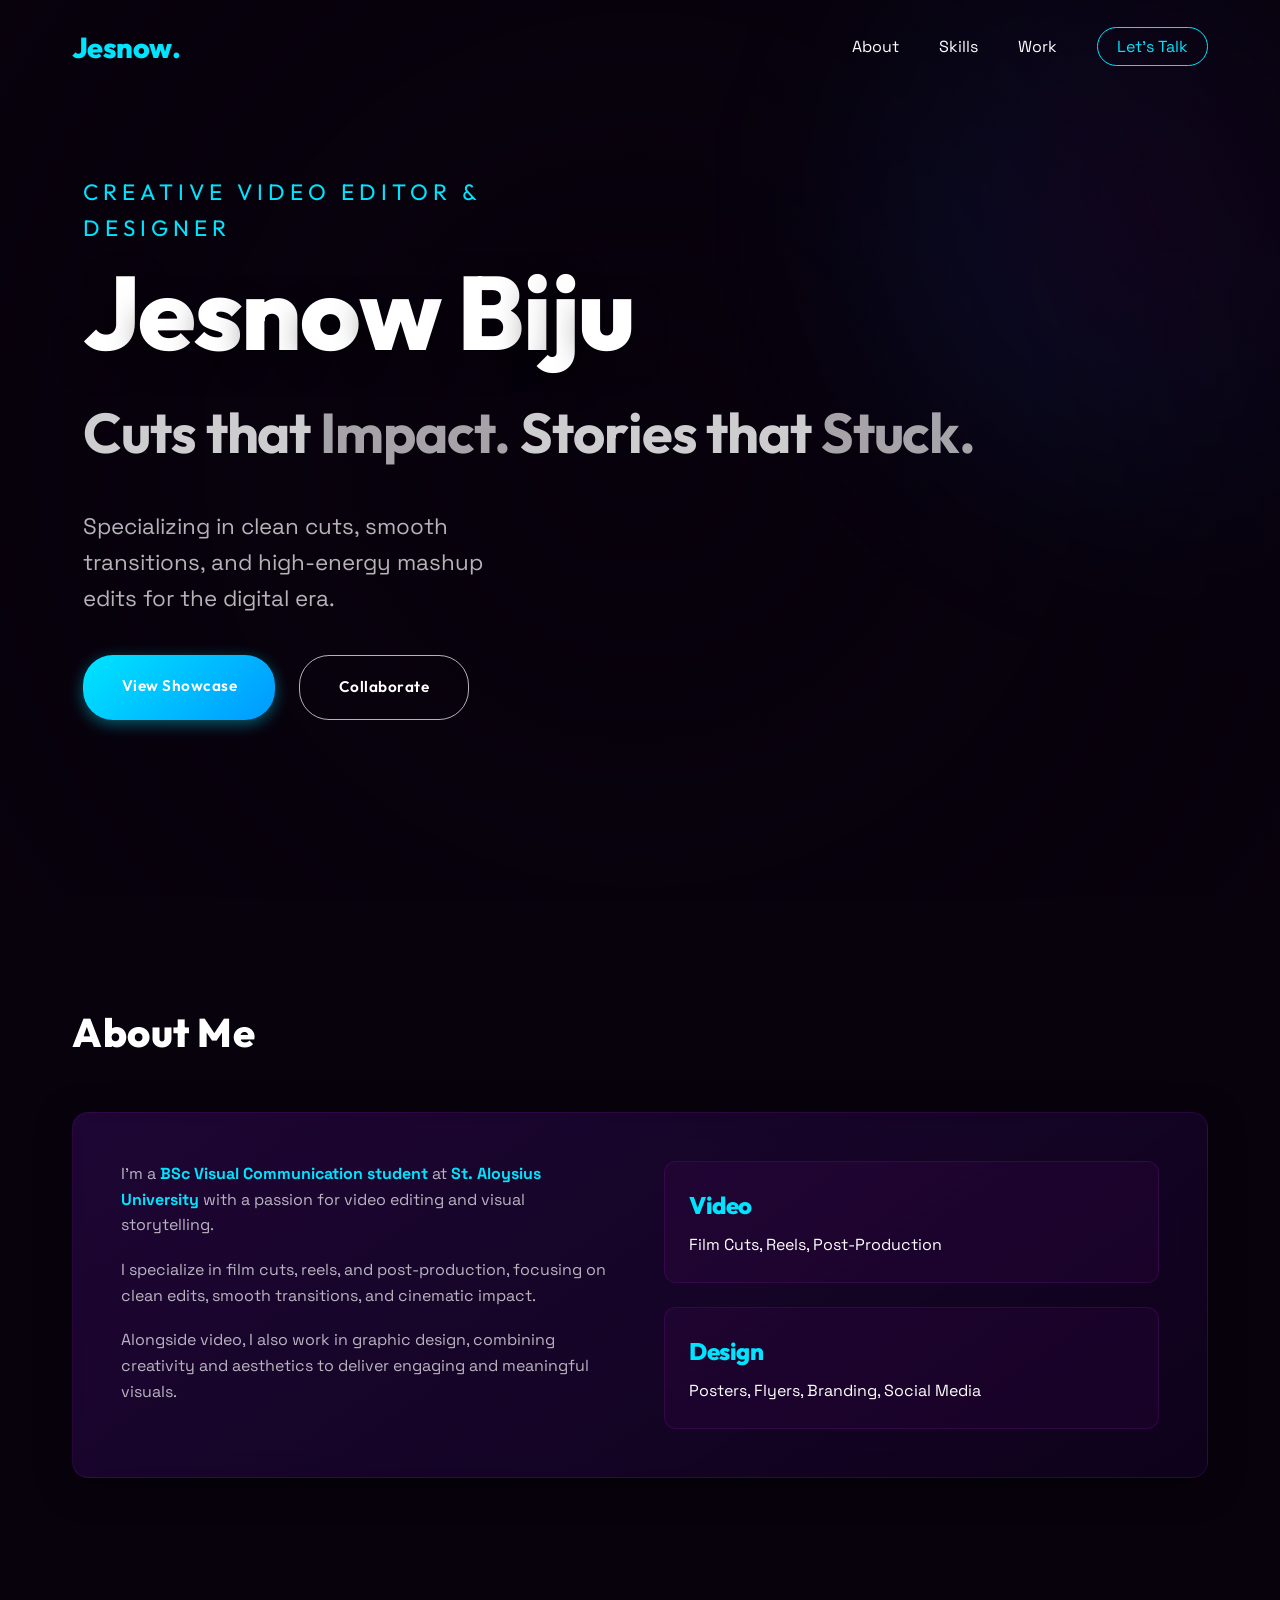
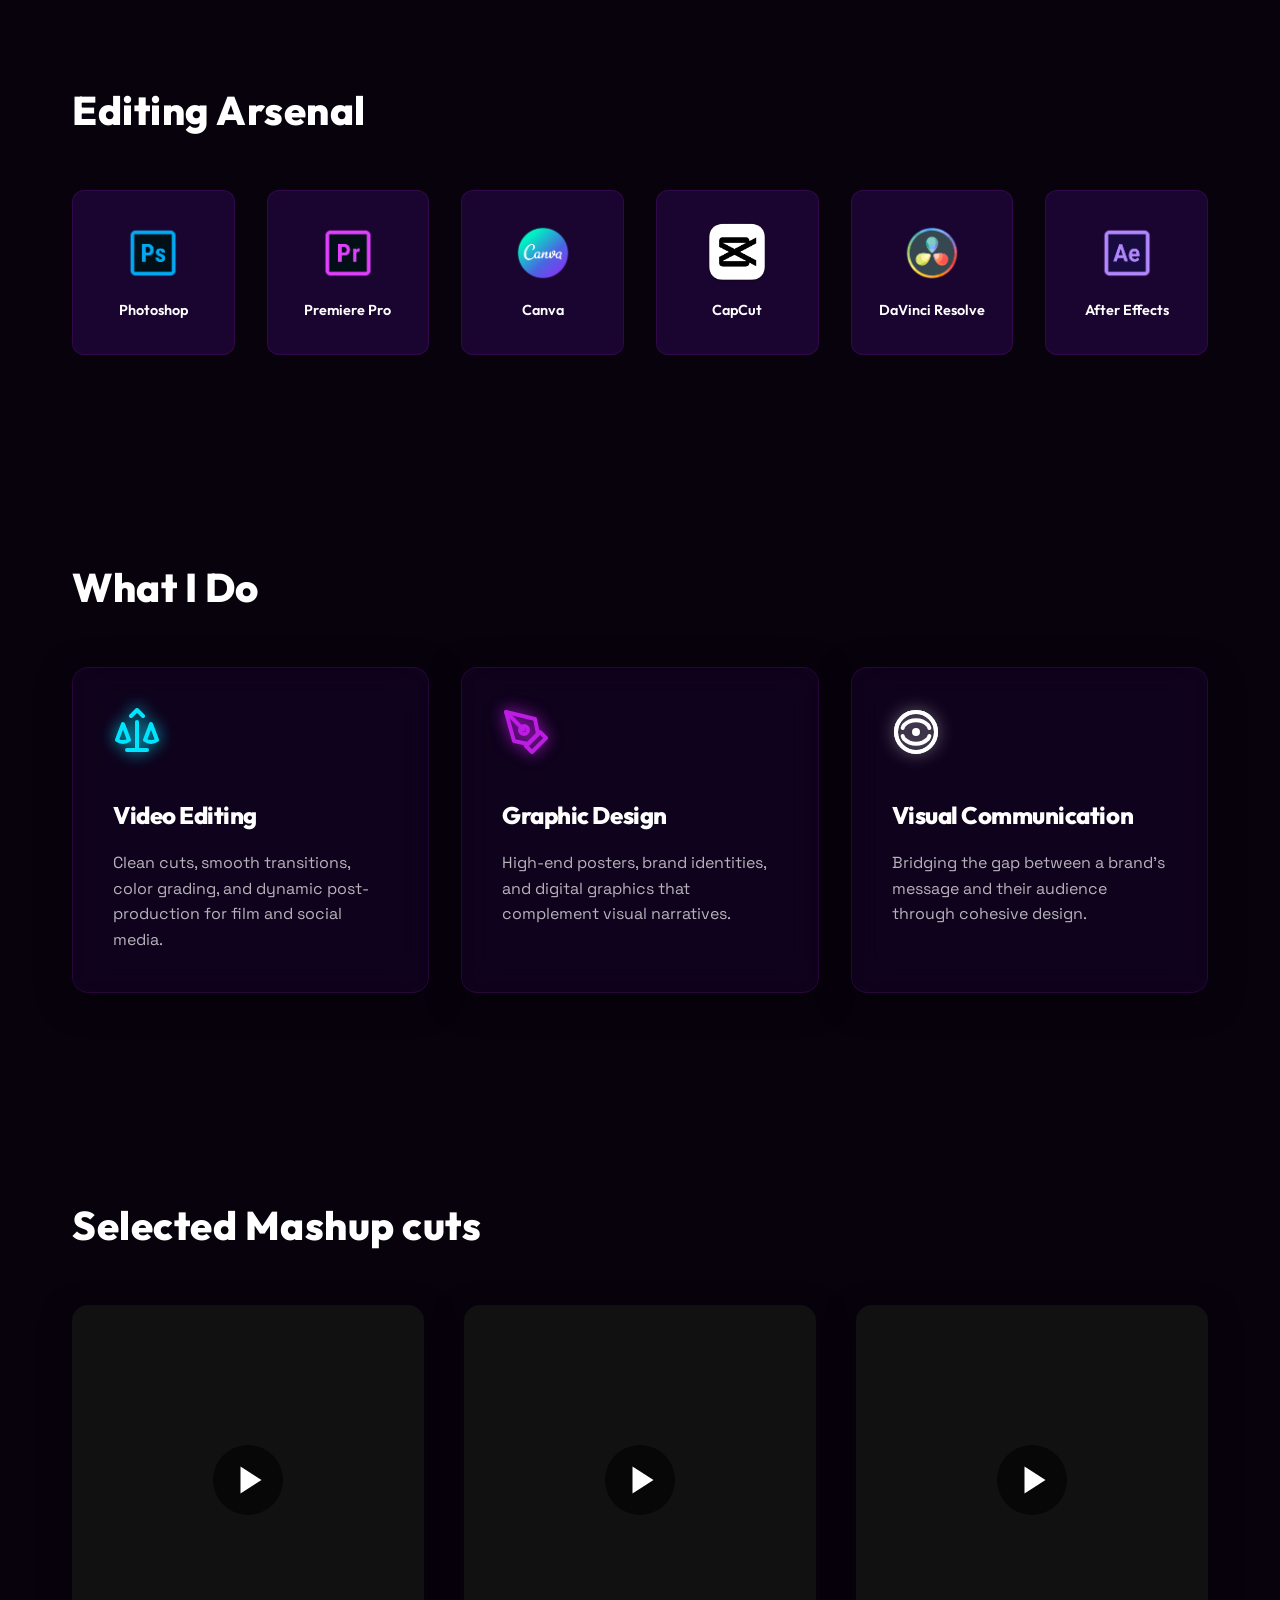
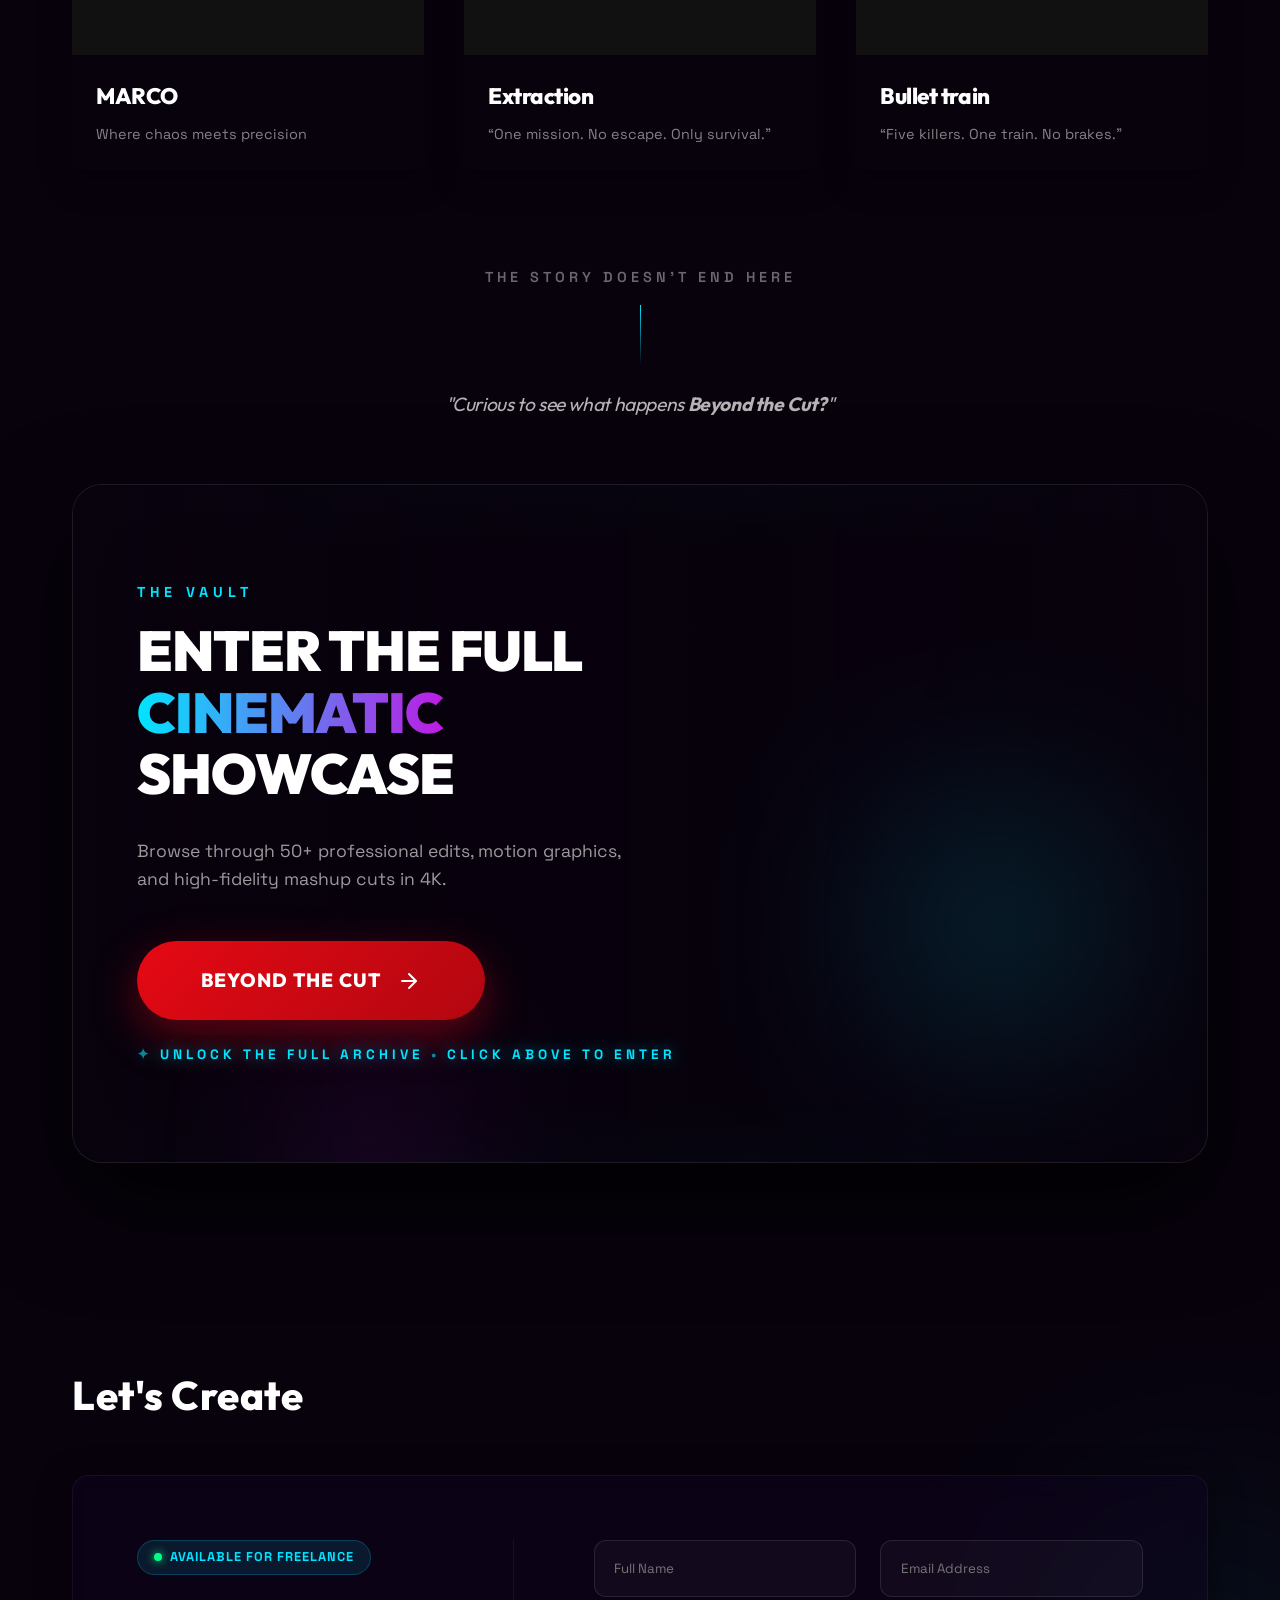
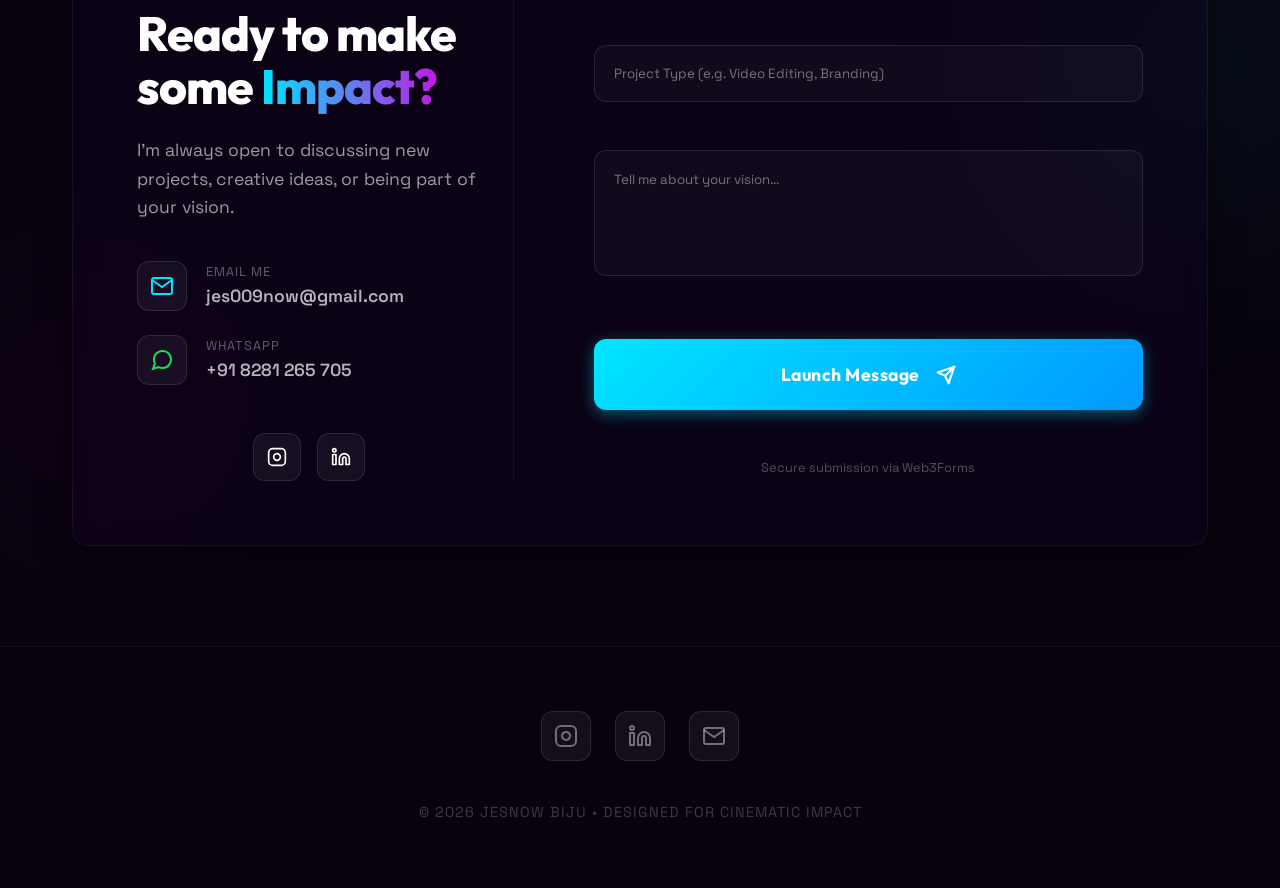
==== commit 16bb7b48: "Fully migrated Hero and Portal backgrounds from Cloudinary to YouTube loops, achieving 100% video en" ====
--- a/index.html
+++ b/index.html
@@ -35,10 +35,9 @@
     <header id="home" class="hero section">
         <div class="video-overlay" style="position: absolute; top:0; left:0; width:100%; height:100%; background: radial-gradient(circle at center, transparent, rgba(8, 2, 13, 0.9)); z-index: 1;"></div>
         <div class="video-bg-wrap" style="position: absolute; top:0; left:0; width:100%; height:100%; overflow: hidden; z-index: 0; filter: blur(5px) scale(1.1); opacity: 0.45;">
-            <!-- Live Cloudinary Hero Background -->
-            <!-- Live Cloudinary Hero Background -->
-            <div id="vimeo-hero-container" style="width: 100%; height: 100%;">
-                <video src="https://res.cloudinary.com/dtnmadjdd/video/upload/f_auto,q_auto/Cinephile_Dott.Fx_4K_supvjn.mp4" autoplay loop muted playsinline style="width: 100vw; height: 56.25vw; min-height: 100vh; min-width: 177.77vh; position: absolute; top: 50%; left: 50%; transform: translate(-50%, -50%); object-fit: cover;"></video>
+            <div style="position: absolute; top: 0; left: 0; width: 100%; height: 100%; overflow: hidden; pointer-events: none;">
+                <iframe src="https://www.youtube.com/embed/6FPeq7QTf-A?enablejsapi=1&autoplay=1&mute=1&loop=1&playlist=6FPeq7QTf-A&controls=0&modestbranding=1&rel=0&vq=hd1080" 
+                    style="width: 100%; height: 115%; position: absolute; top: -7.5%; left: 0; border: none; opacity: 0.8;" frameborder="0" allow="autoplay; fullscreen"></iframe>
             </div>
         </div>
         
@@ -187,7 +186,7 @@
                                 </div>
                             </div>
                          </div>
-                         <button class="center-play-btn" aria-label="Play"><svg viewBox="0 0 24 24" fill="white"><polygon points="5 3 19 12 5 21 5 3"></polygon></svg></button>
+                        <button class="center-play-btn" aria-label="Play" onclick="playYTHome(this)"><svg viewBox="0 0 24 24" fill="white"><polygon points="5 3 19 12 5 21 5 3"></polygon></svg></button>
                     </div>
                     <div style="padding: 1.5rem;">
                         <h3 style="font-size: 1.4rem; margin-bottom: 0.5rem;">MARCO</h3>
@@ -235,7 +234,7 @@
                                 </div>
                             </div>
                          </div>
-                         <button class="center-play-btn" aria-label="Play"><svg viewBox="0 0 24 24" fill="white"><polygon points="5 3 19 12 5 21 5 3"></polygon></svg></button>
+                         <button class="center-play-btn" aria-label="Play" onclick="playYTHome(this)"><svg viewBox="0 0 24 24" fill="white"><polygon points="5 3 19 12 5 21 5 3"></polygon></svg></button>
                     </div>
                     <div style="padding: 1.5rem;">
                         <h3 style="font-size: 1.4rem; margin-bottom: 0.5rem;">Extraction</h3>
@@ -283,7 +282,7 @@
                                 </div>
                             </div>
                          </div>
-                         <button class="center-play-btn" aria-label="Play"><svg viewBox="0 0 24 24" fill="white"><polygon points="5 3 19 12 5 21 5 3"></polygon></svg></button>
+                         <button class="center-play-btn" aria-label="Play" onclick="playYTHome(this)"><svg viewBox="0 0 24 24" fill="white"><polygon points="5 3 19 12 5 21 5 3"></polygon></svg></button>
                     </div>
                     <div style="padding: 1.5rem;">
                         <h3 style="font-size: 1.4rem; margin-bottom: 0.5rem;">Bullet train</h3>
@@ -301,10 +300,12 @@
                 <h3 style="margin-top: 1.5rem; font-size: 1.2rem; font-weight: 400; color: rgba(255,255,255,0.7); font-style: italic;">"Curious to see what happens <strong>Beyond the Cut?</strong>"</h3>
             </div>
 
-            <!-- THE PORTAL: An impressive and creative entry point to your full videos -->
             <a href="works.html" class="showcase-portal reveal" style="display: block; margin-top: 8rem; position: relative; border-radius: 30px; overflow: hidden; border: 1px solid rgba(255,255,255,0.1); background: rgba(8, 2, 13, 0.4); backdrop-filter: blur(10px); box-shadow: 0 40px 100px rgba(0,0,0,0.9), inset 0 0 80px rgba(0, 229, 255, 0.05); text-decoration: none; color: inherit;">
-                <!-- Montage Background -->
-                <video src="https://res.cloudinary.com/dtnmadjdd/video/upload/v1775550708/avatar_cut_msnk59.mp4" autoplay loop muted playsinline style="position: absolute; top:0; left:0; width:100%; height:100%; object-fit: cover; opacity: 0.4; filter: contrast(1.1) brightness(0.8); pointer-events: none;"></video>
+                <!-- YouTube Montage Background -->
+                <div style="position: absolute; top: 0; left: 0; width: 100%; height: 100%; overflow: hidden; pointer-events: none; opacity: 0.4;">
+                    <iframe src="https://www.youtube.com/embed/e9fVDeoYKqI?enablejsapi=1&autoplay=1&mute=1&loop=1&playlist=e9fVDeoYKqI&controls=0&modestbranding=1&rel=0&vq=hd720" 
+                        style="width: 100%; height: 115%; position: absolute; top: -7.5%; left: 0; border: none;" frameborder="0" allow="autoplay; fullscreen"></iframe>
+                </div>
                 <div style="position: absolute; top:0; left:0; width:100%; height:100%; background: linear-gradient(90deg, rgba(8,2,13,0.95) 0%, transparent 60%, rgba(8,2,13,0.95) 100%);"></div>
                 
                 <div class="portal-content" style="position: relative; z-index: 10; padding: 6rem 4rem; display: flex; flex-direction: column; align-items: flex-start; justify-content: center; min-height: 400px;">
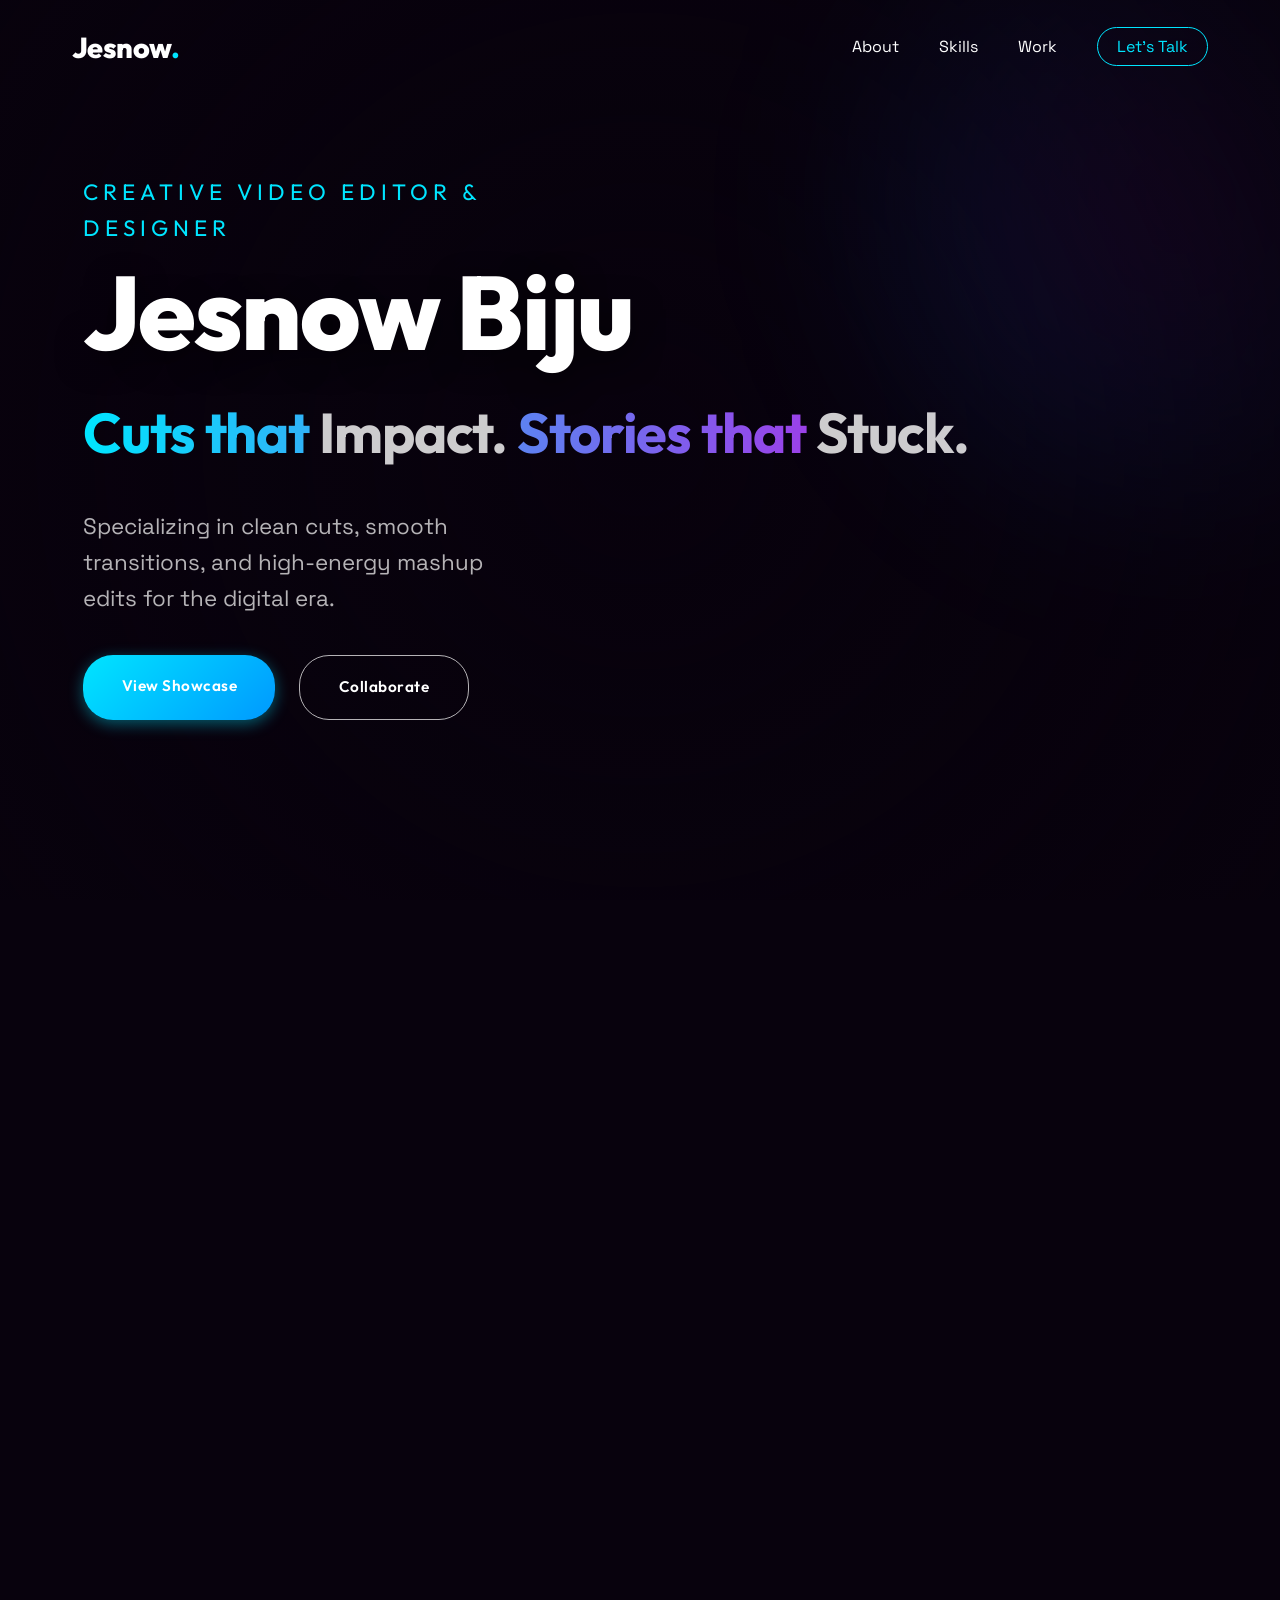
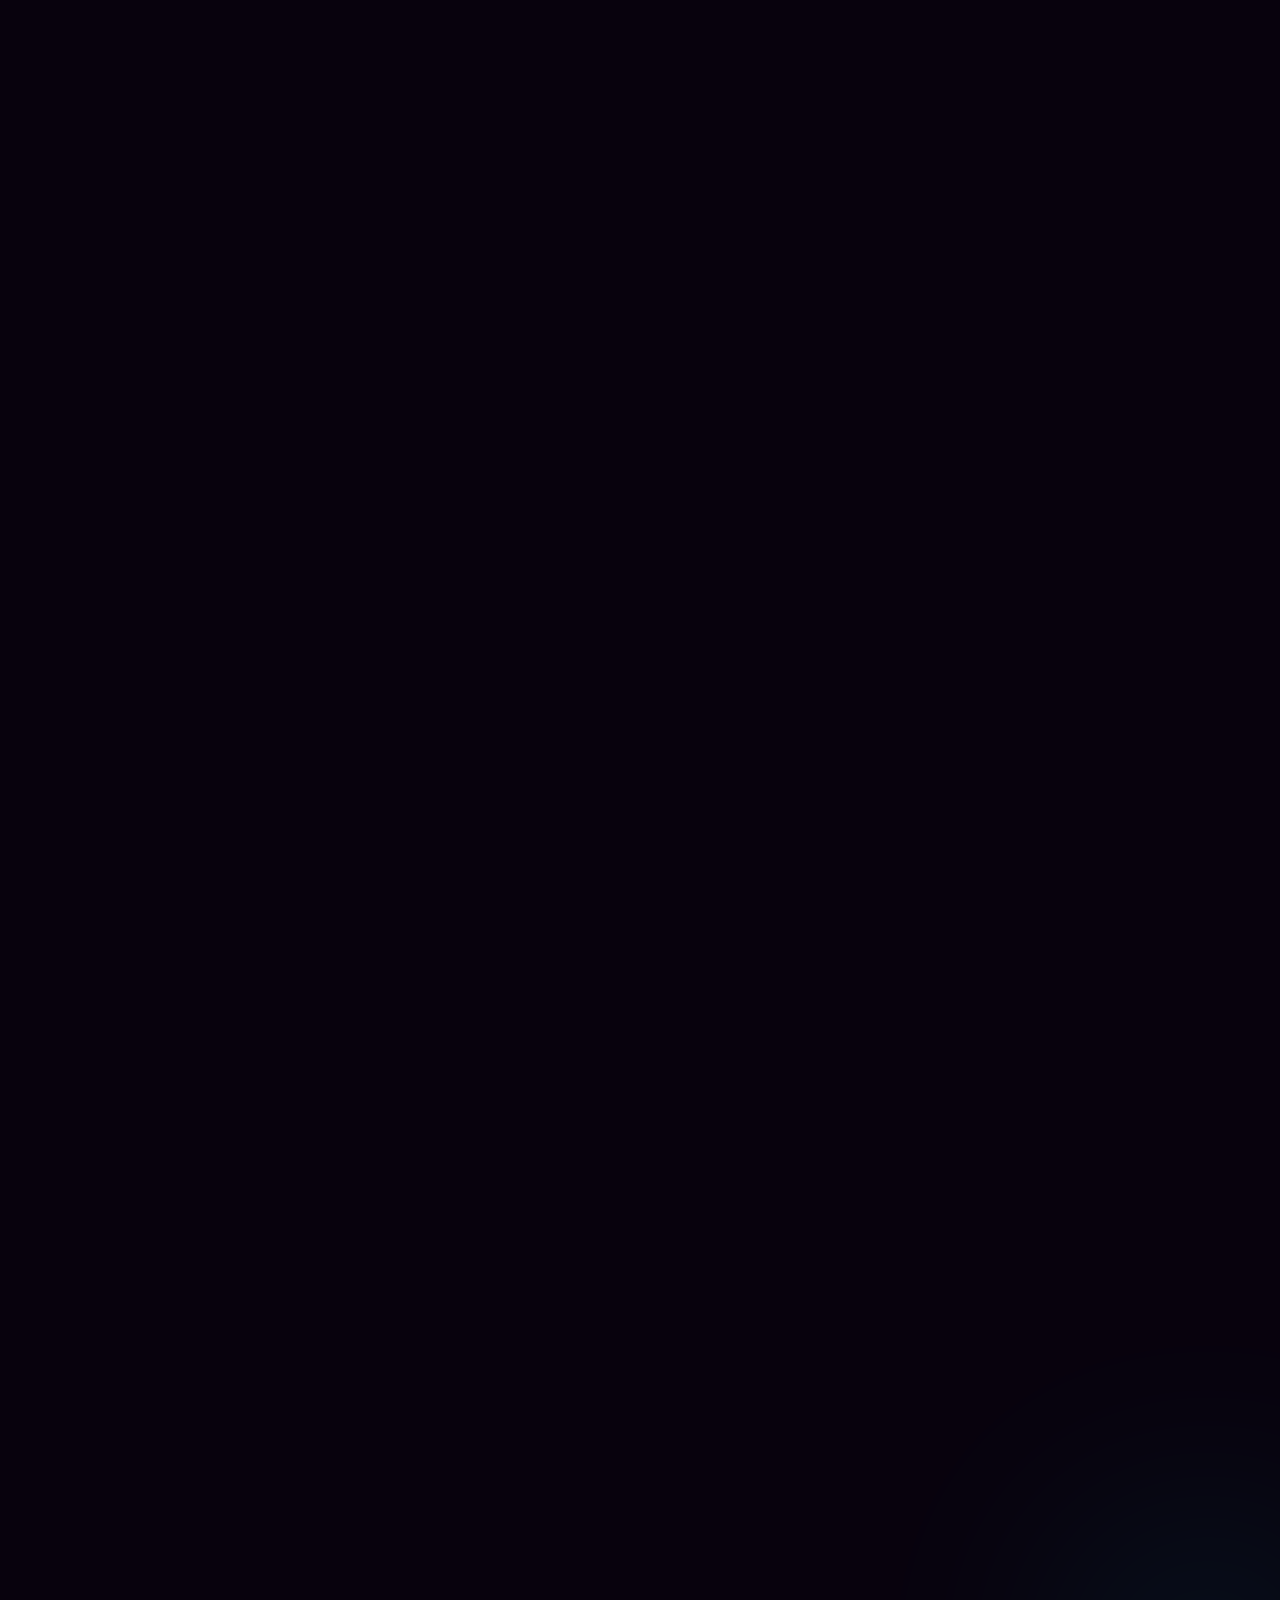
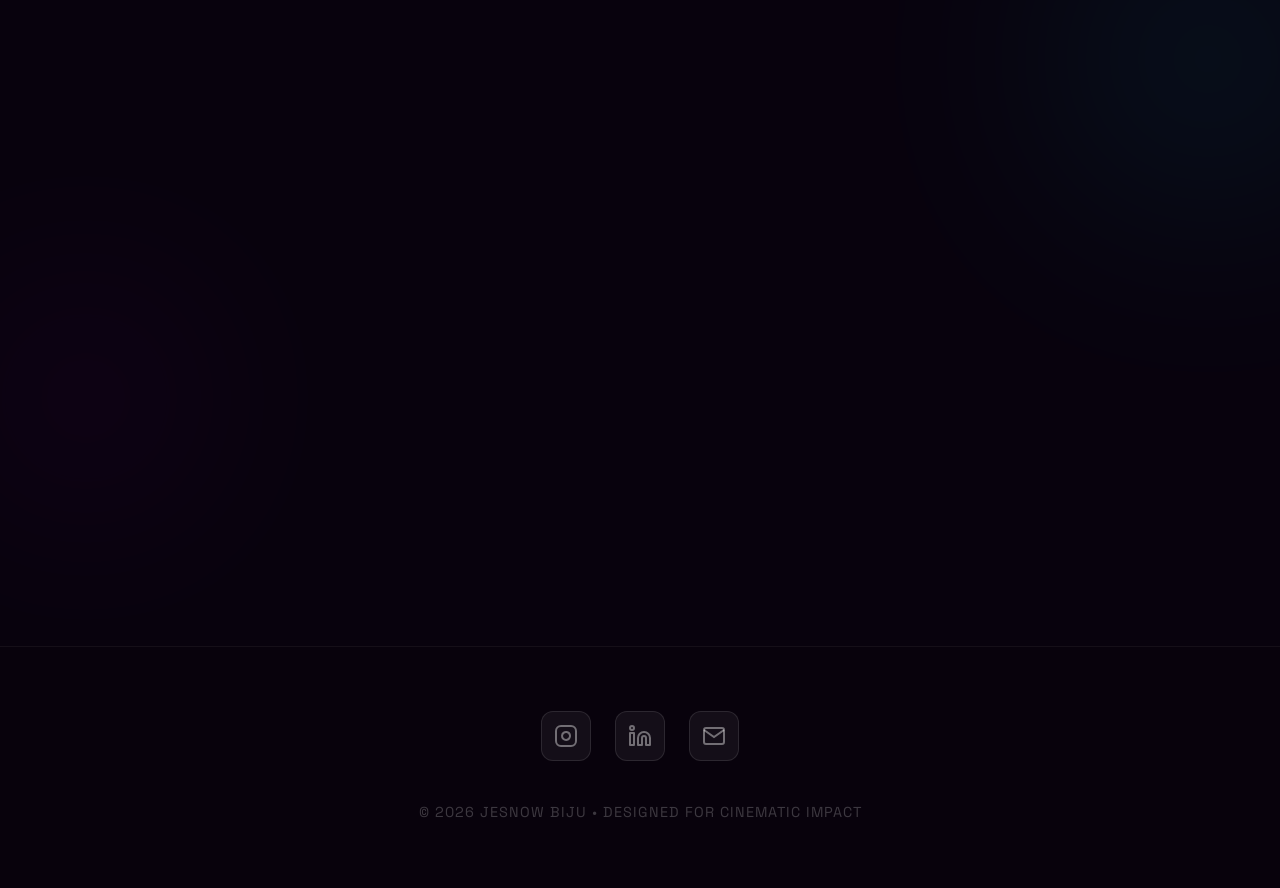
==== commit 7add78a0: "Critical Fix: Resolved global initialization race conditions and syntax errors. Stabilized the 'One-" ====
--- a/index.html
+++ b/index.html
@@ -35,7 +35,7 @@
     <header id="home" class="hero section">
         <div class="video-overlay" style="position: absolute; top:0; left:0; width:100%; height:100%; background: radial-gradient(circle at center, transparent, rgba(8, 2, 13, 0.9)); z-index: 1;"></div>
         <div class="video-bg-wrap" style="position: absolute; top:0; left:0; width:100%; height:100%; overflow: hidden; z-index: 0; filter: blur(5px) scale(1.1); opacity: 0.45;">
-            <div style="position: absolute; top: 0; left: 0; width: 100%; height: 100%; overflow: hidden; pointer-events: none;">
+            <div class="yt-container bg-loop" data-frame-id="hero-bg-frame" style="position: absolute; top: 0; left: 0; width: 100%; height: 100%; overflow: hidden; pointer-events: none;">
                 <iframe src="https://www.youtube.com/embed/6FPeq7QTf-A?enablejsapi=1&autoplay=1&mute=1&loop=1&playlist=6FPeq7QTf-A&controls=0&modestbranding=1&rel=0&vq=hd1080" 
                     style="width: 100%; height: 115%; position: absolute; top: -7.5%; left: 0; border: none; opacity: 0.8;" frameborder="0" allow="autoplay; fullscreen"></iframe>
             </div>
@@ -302,7 +302,7 @@
 
             <a href="works.html" class="showcase-portal reveal" style="display: block; margin-top: 8rem; position: relative; border-radius: 30px; overflow: hidden; border: 1px solid rgba(255,255,255,0.1); background: rgba(8, 2, 13, 0.4); backdrop-filter: blur(10px); box-shadow: 0 40px 100px rgba(0,0,0,0.9), inset 0 0 80px rgba(0, 229, 255, 0.05); text-decoration: none; color: inherit;">
                 <!-- YouTube Montage Background -->
-                <div style="position: absolute; top: 0; left: 0; width: 100%; height: 100%; overflow: hidden; pointer-events: none; opacity: 0.4;">
+                <div class="yt-container bg-loop" data-frame-id="portal-bg-frame" style="position: absolute; top: 0; left: 0; width: 100%; height: 100%; overflow: hidden; pointer-events: none; opacity: 0.4;">
                     <iframe src="https://www.youtube.com/embed/e9fVDeoYKqI?enablejsapi=1&autoplay=1&mute=1&loop=1&playlist=e9fVDeoYKqI&controls=0&modestbranding=1&rel=0&vq=hd720" 
                         style="width: 100%; height: 115%; position: absolute; top: -7.5%; left: 0; border: none;" frameborder="0" allow="autoplay; fullscreen"></iframe>
                 </div>
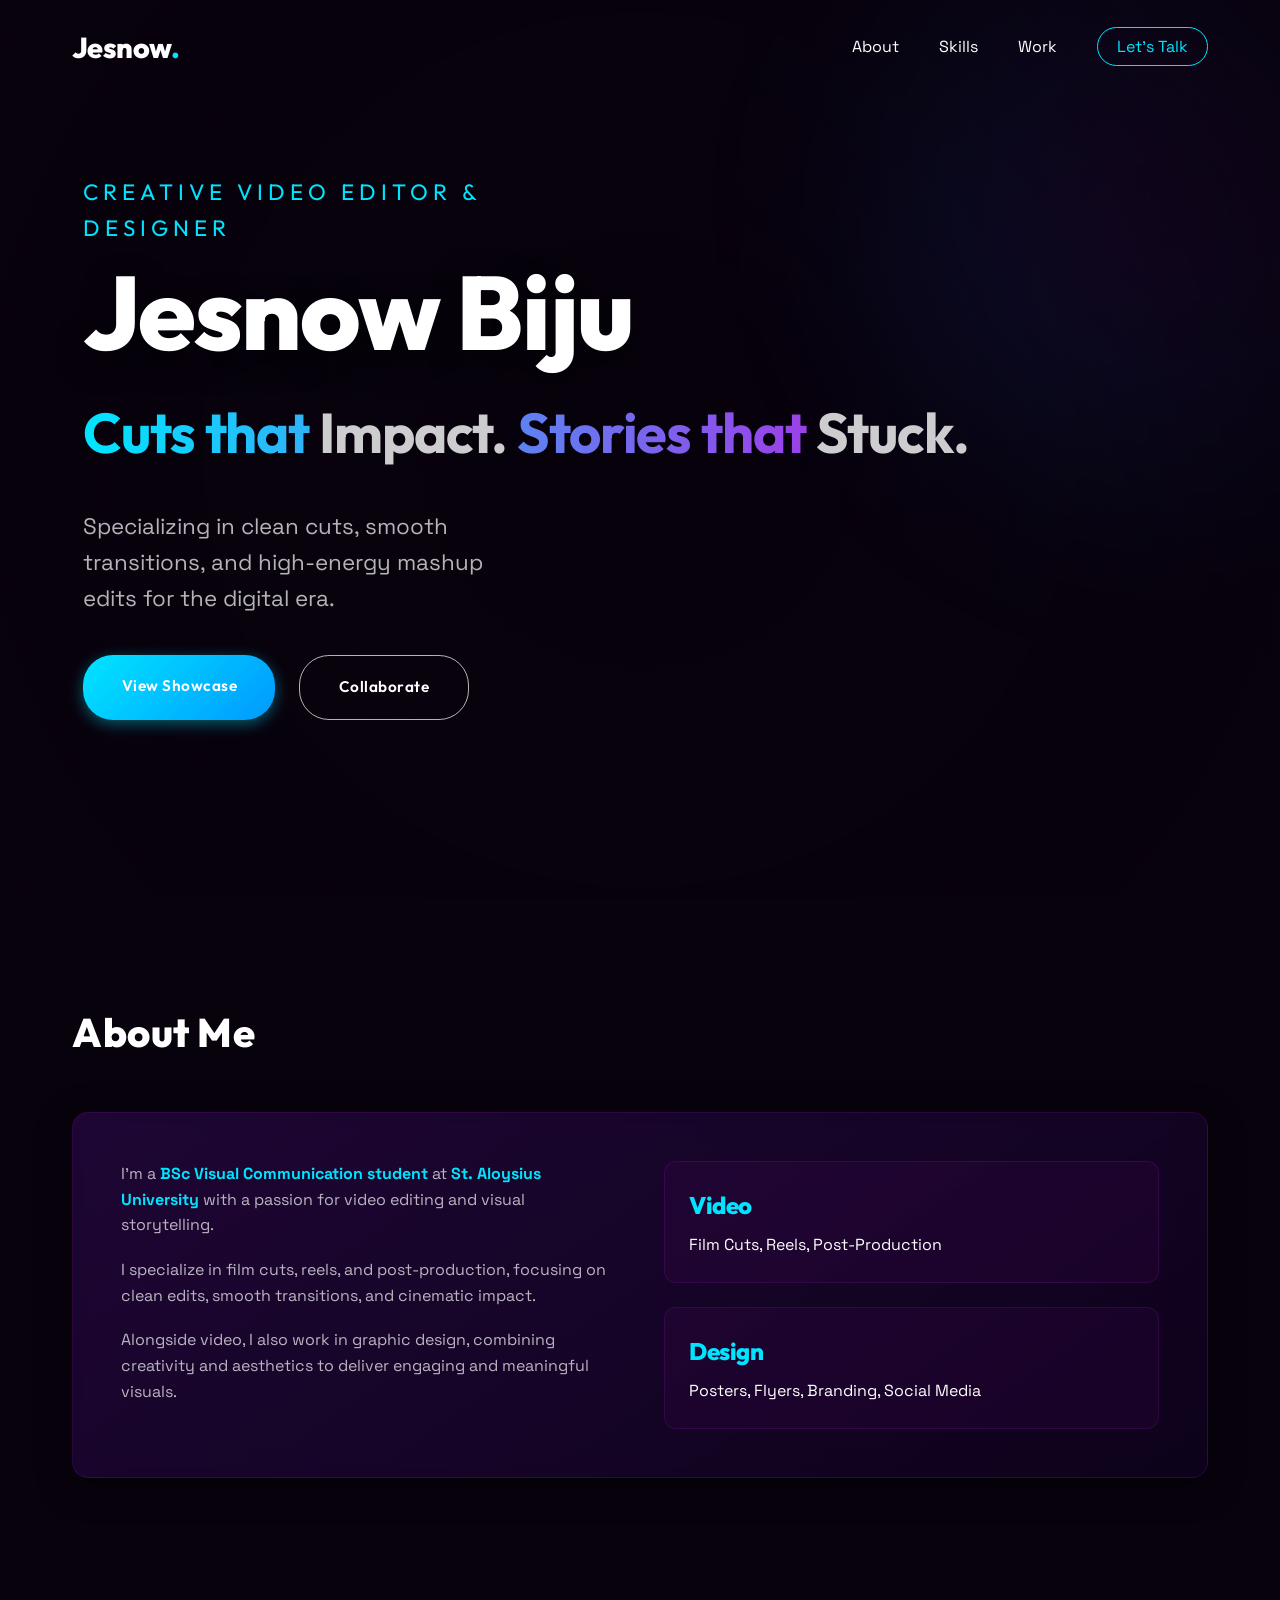
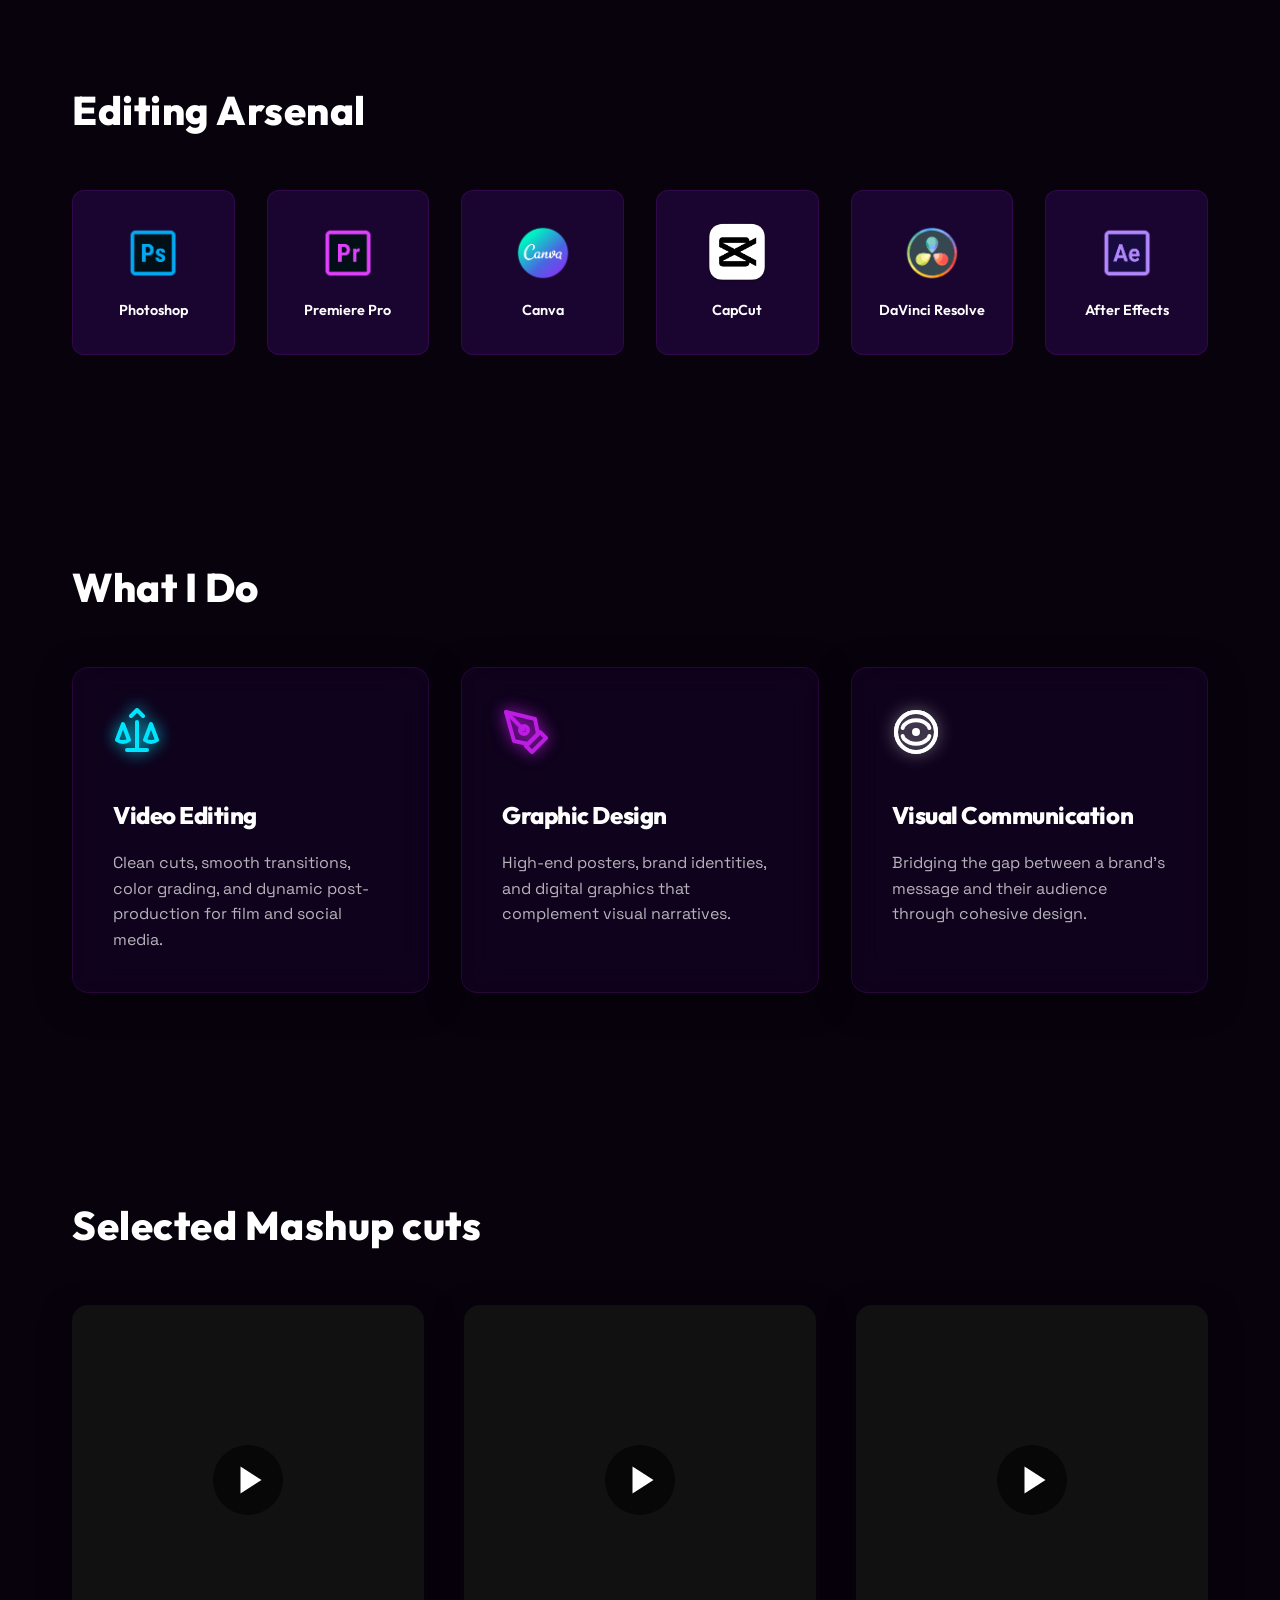
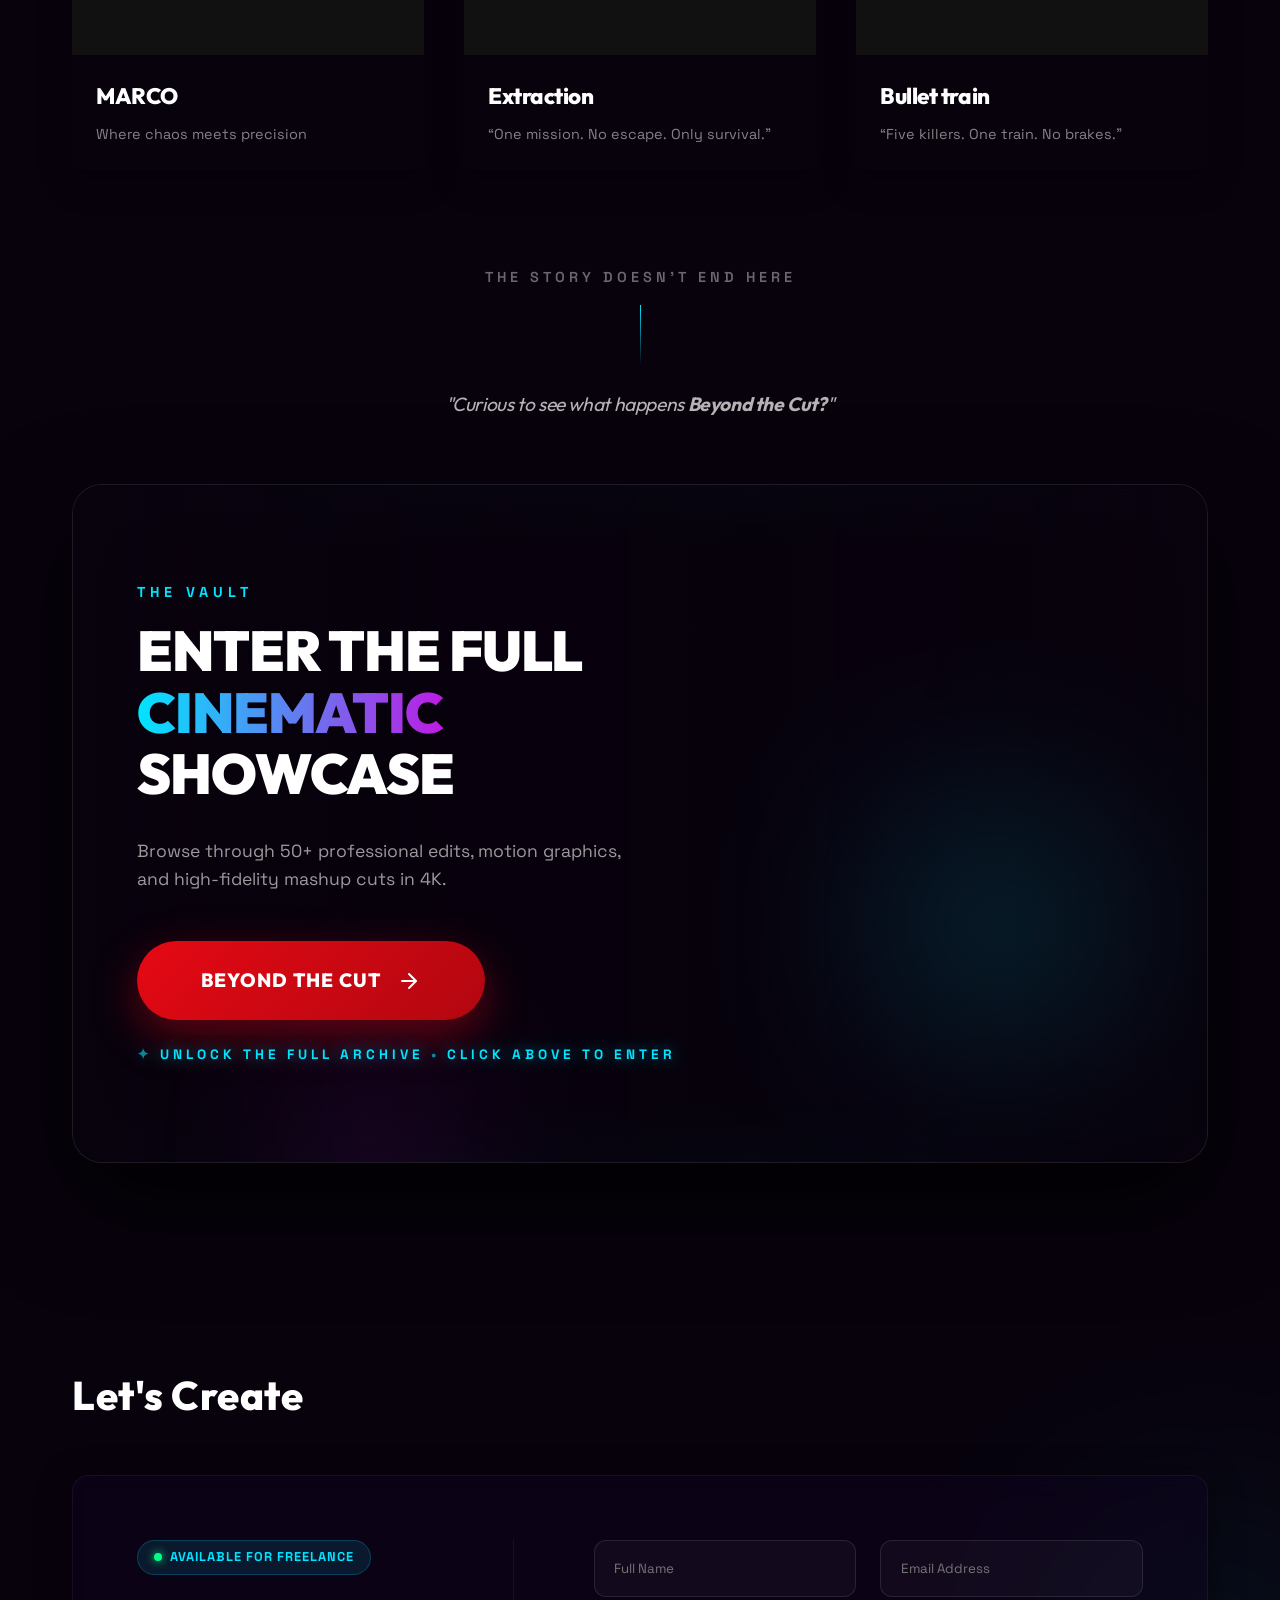
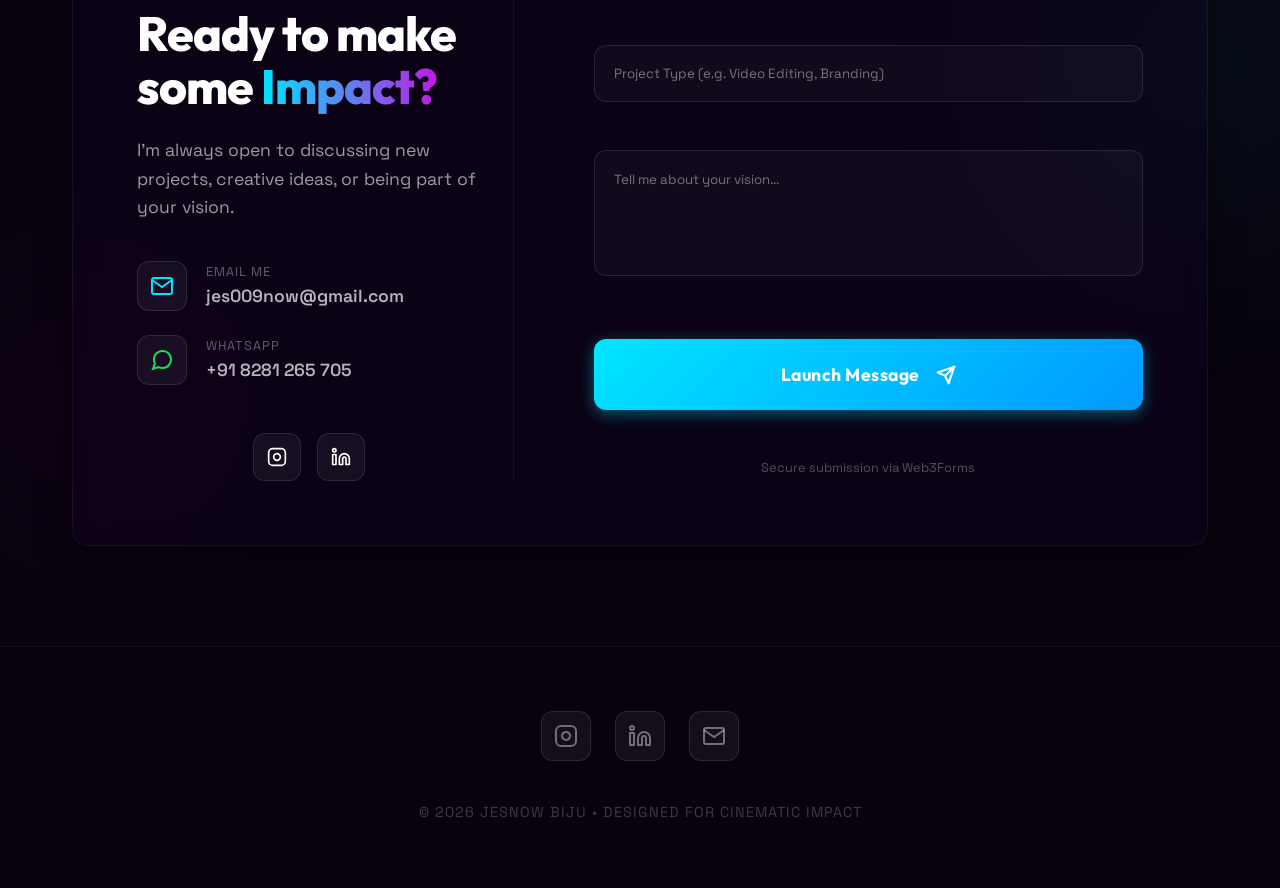
==== commit a9041151: "Main Page Fix: Re-engineered the 'Selected Mashup Cuts' video engine on the landing page. Restored 4" ====
--- a/index.html
+++ b/index.html
@@ -174,11 +174,14 @@
                                             <input type="range" class="volume-slider yt-volume-slider" min="0" max="100" step="1" value="100">
                                         </div>
                                         <div class="inline-quality-selector" style="display: flex; align-items: center; gap: 6px; margin-left: 15px; background: rgba(255,255,255,0.05); padding: 4px; border-radius: 20px;">
-                                            <button class="quality-option" data-vq="hd2160" style="background: transparent; border: none; color: white; opacity: 0.5; font-weight: 700; font-size: 11px; cursor: pointer; padding: 4px 10px; border-radius: 12px; transition: all 0.2s ease;">2160p</button>
+                                            <button class="quality-option" data-vq="highres" style="background: transparent; border: none; color: white; opacity: 0.5; font-weight: 700; font-size: 11px; cursor: pointer; padding: 4px 10px; border-radius: 12px; transition: all 0.2s ease;">2160p</button>
                                             <button class="quality-option" data-vq="hd1080" style="background: transparent; border: none; color: white; opacity: 0.5; font-weight: 700; font-size: 11px; cursor: pointer; padding: 4px 10px; border-radius: 12px; transition: all 0.2s ease;">1080p</button>
                                             <button class="quality-option active" data-vq="hd720" style="background: white; border: none; color: black; opacity: 1; font-weight: 800; font-size: 11px; cursor: pointer; padding: 4px 10px; border-radius: 12px; transition: all 0.2s ease; box-shadow: 0 0 10px rgba(255,255,255,0.2);">720p</button>
                                         </div>
                                         <div class="time-display" style="margin-left: 15px;"><span class="current-time">0:00</span> / <span class="duration">0:00</span></div>
+                                    </div>
+                                    <div class="quality-info-msg" style="font-size: 10px; color: #ffffff; opacity: 1; transition: opacity 1.5s ease; flex-grow: 1; text-align: center; letter-spacing: 0.5px; font-weight: 700;">
+                                        “Video quality will automatically adjust to maximum within a few seconds based on your connection.”
                                     </div>
                                     <div class="controls-right">
                                         <button class="control-btn fullscreen-btn" aria-label="Fullscreen"><svg width="20" height="20" viewBox="0 0 24 24" fill="none" stroke="currentColor" stroke-width="2"><path d="M8 3H5a2 2 0 0 0-2 2v3m18 0V5a2 2 0 0 0-2-2h-3m0 18h3a2 2 0 0 0 2-2v-3M3 16v3a2 2 0 0 0 2 2h3"></path></svg></button>
@@ -222,11 +225,14 @@
                                             <input type="range" class="volume-slider yt-volume-slider" min="0" max="100" step="1" value="100">
                                         </div>
                                         <div class="inline-quality-selector" style="display: flex; align-items: center; gap: 6px; margin-left: 15px; background: rgba(255,255,255,0.05); padding: 4px; border-radius: 20px;">
-                                            <button class="quality-option" data-vq="hd2160" style="background: transparent; border: none; color: white; opacity: 0.5; font-weight: 700; font-size: 11px; cursor: pointer; padding: 4px 10px; border-radius: 12px; transition: all 0.2s ease;">2160p</button>
+                                            <button class="quality-option" data-vq="highres" style="background: transparent; border: none; color: white; opacity: 0.5; font-weight: 700; font-size: 11px; cursor: pointer; padding: 4px 10px; border-radius: 12px; transition: all 0.2s ease;">2160p</button>
                                             <button class="quality-option" data-vq="hd1080" style="background: transparent; border: none; color: white; opacity: 0.5; font-weight: 700; font-size: 11px; cursor: pointer; padding: 4px 10px; border-radius: 12px; transition: all 0.2s ease;">1080p</button>
                                             <button class="quality-option active" data-vq="hd720" style="background: white; border: none; color: black; opacity: 1; font-weight: 800; font-size: 11px; cursor: pointer; padding: 4px 10px; border-radius: 12px; transition: all 0.2s ease; box-shadow: 0 0 10px rgba(255,255,255,0.2);">720p</button>
                                         </div>
                                         <div class="time-display" style="margin-left: 15px;"><span class="current-time">0:00</span> / <span class="duration">0:00</span></div>
+                                    </div>
+                                    <div class="quality-info-msg" style="font-size: 10px; color: #ffffff; opacity: 1; transition: opacity 1.5s ease; flex-grow: 1; text-align: center; letter-spacing: 0.5px; font-weight: 700;">
+                                        “Video quality will automatically adjust to maximum within a few seconds based on your connection.”
                                     </div>
                                     <div class="controls-right">
                                         <button class="control-btn fullscreen-btn" aria-label="Fullscreen"><svg width="20" height="20" viewBox="0 0 24 24" fill="none" stroke="currentColor" stroke-width="2"><path d="M8 3H5a2 2 0 0 0-2 2v3m18 0V5a2 2 0 0 0-2-2h-3m0 18h3a2 2 0 0 0 2-2v-3M3 16v3a2 2 0 0 0 2 2h3"></path></svg></button>
@@ -270,11 +276,14 @@
                                             <input type="range" class="volume-slider yt-volume-slider" min="0" max="100" step="1" value="100">
                                         </div>
                                         <div class="inline-quality-selector" style="display: flex; align-items: center; gap: 6px; margin-left: 15px; background: rgba(255,255,255,0.05); padding: 4px; border-radius: 20px;">
-                                            <button class="quality-option" data-vq="hd2160" style="background: transparent; border: none; color: white; opacity: 0.5; font-weight: 700; font-size: 11px; cursor: pointer; padding: 4px 10px; border-radius: 12px; transition: all 0.2s ease;">2160p</button>
+                                            <button class="quality-option" data-vq="highres" style="background: transparent; border: none; color: white; opacity: 0.5; font-weight: 700; font-size: 11px; cursor: pointer; padding: 4px 10px; border-radius: 12px; transition: all 0.2s ease;">2160p</button>
                                             <button class="quality-option" data-vq="hd1080" style="background: transparent; border: none; color: white; opacity: 0.5; font-weight: 700; font-size: 11px; cursor: pointer; padding: 4px 10px; border-radius: 12px; transition: all 0.2s ease;">1080p</button>
                                             <button class="quality-option active" data-vq="hd720" style="background: white; border: none; color: black; opacity: 1; font-weight: 800; font-size: 11px; cursor: pointer; padding: 4px 10px; border-radius: 12px; transition: all 0.2s ease; box-shadow: 0 0 10px rgba(255,255,255,0.2);">720p</button>
                                         </div>
                                         <div class="time-display" style="margin-left: 15px;"><span class="current-time">0:00</span> / <span class="duration">0:00</span></div>
+                                    </div>
+                                    <div class="quality-info-msg" style="font-size: 10px; color: #ffffff; opacity: 1; transition: opacity 1.5s ease; flex-grow: 1; text-align: center; letter-spacing: 0.5px; font-weight: 700;">
+                                        “Video quality will automatically adjust to maximum within a few seconds based on your connection.”
                                     </div>
                                     <div class="controls-right">
                                         <button class="control-btn fullscreen-btn" aria-label="Fullscreen"><svg width="20" height="20" viewBox="0 0 24 24" fill="none" stroke="currentColor" stroke-width="2"><path d="M8 3H5a2 2 0 0 0-2 2v3m18 0V5a2 2 0 0 0-2-2h-3m0 18h3a2 2 0 0 0 2-2v-3M3 16v3a2 2 0 0 0 2 2h3"></path></svg></button>
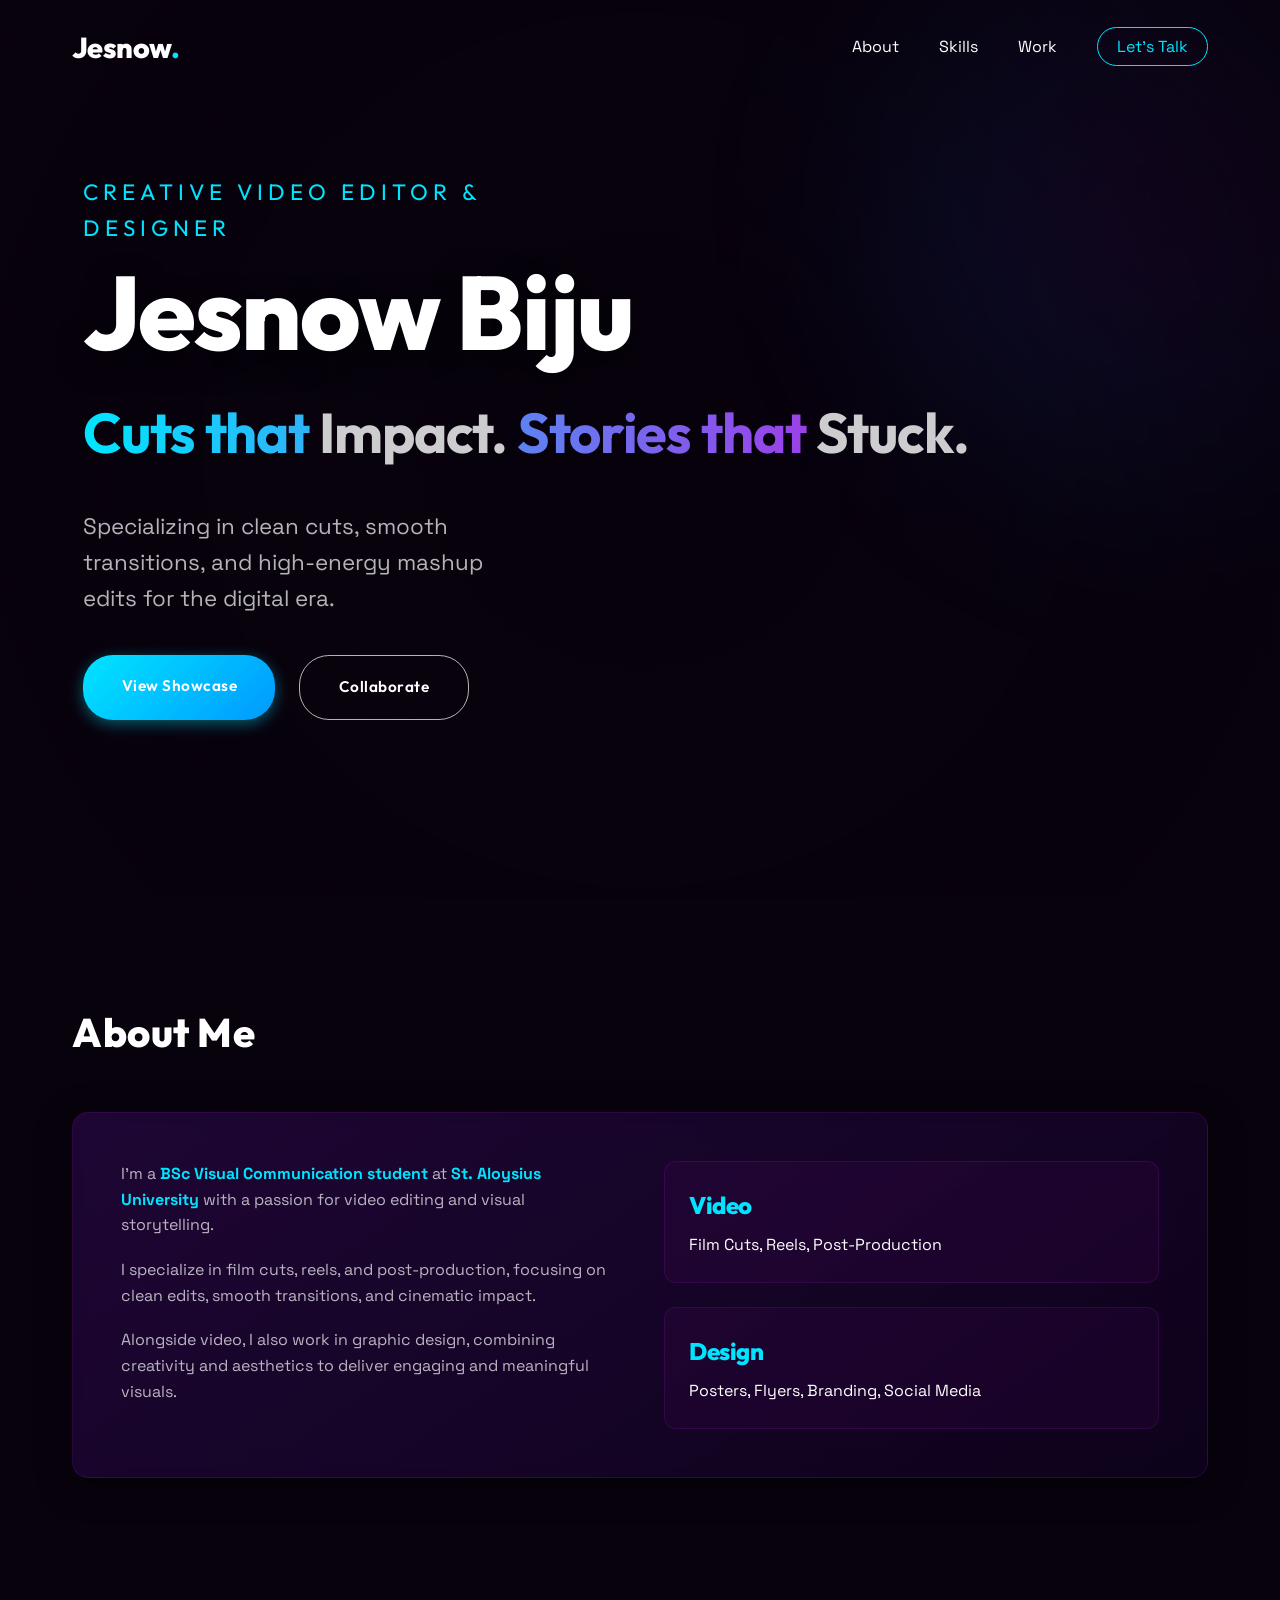
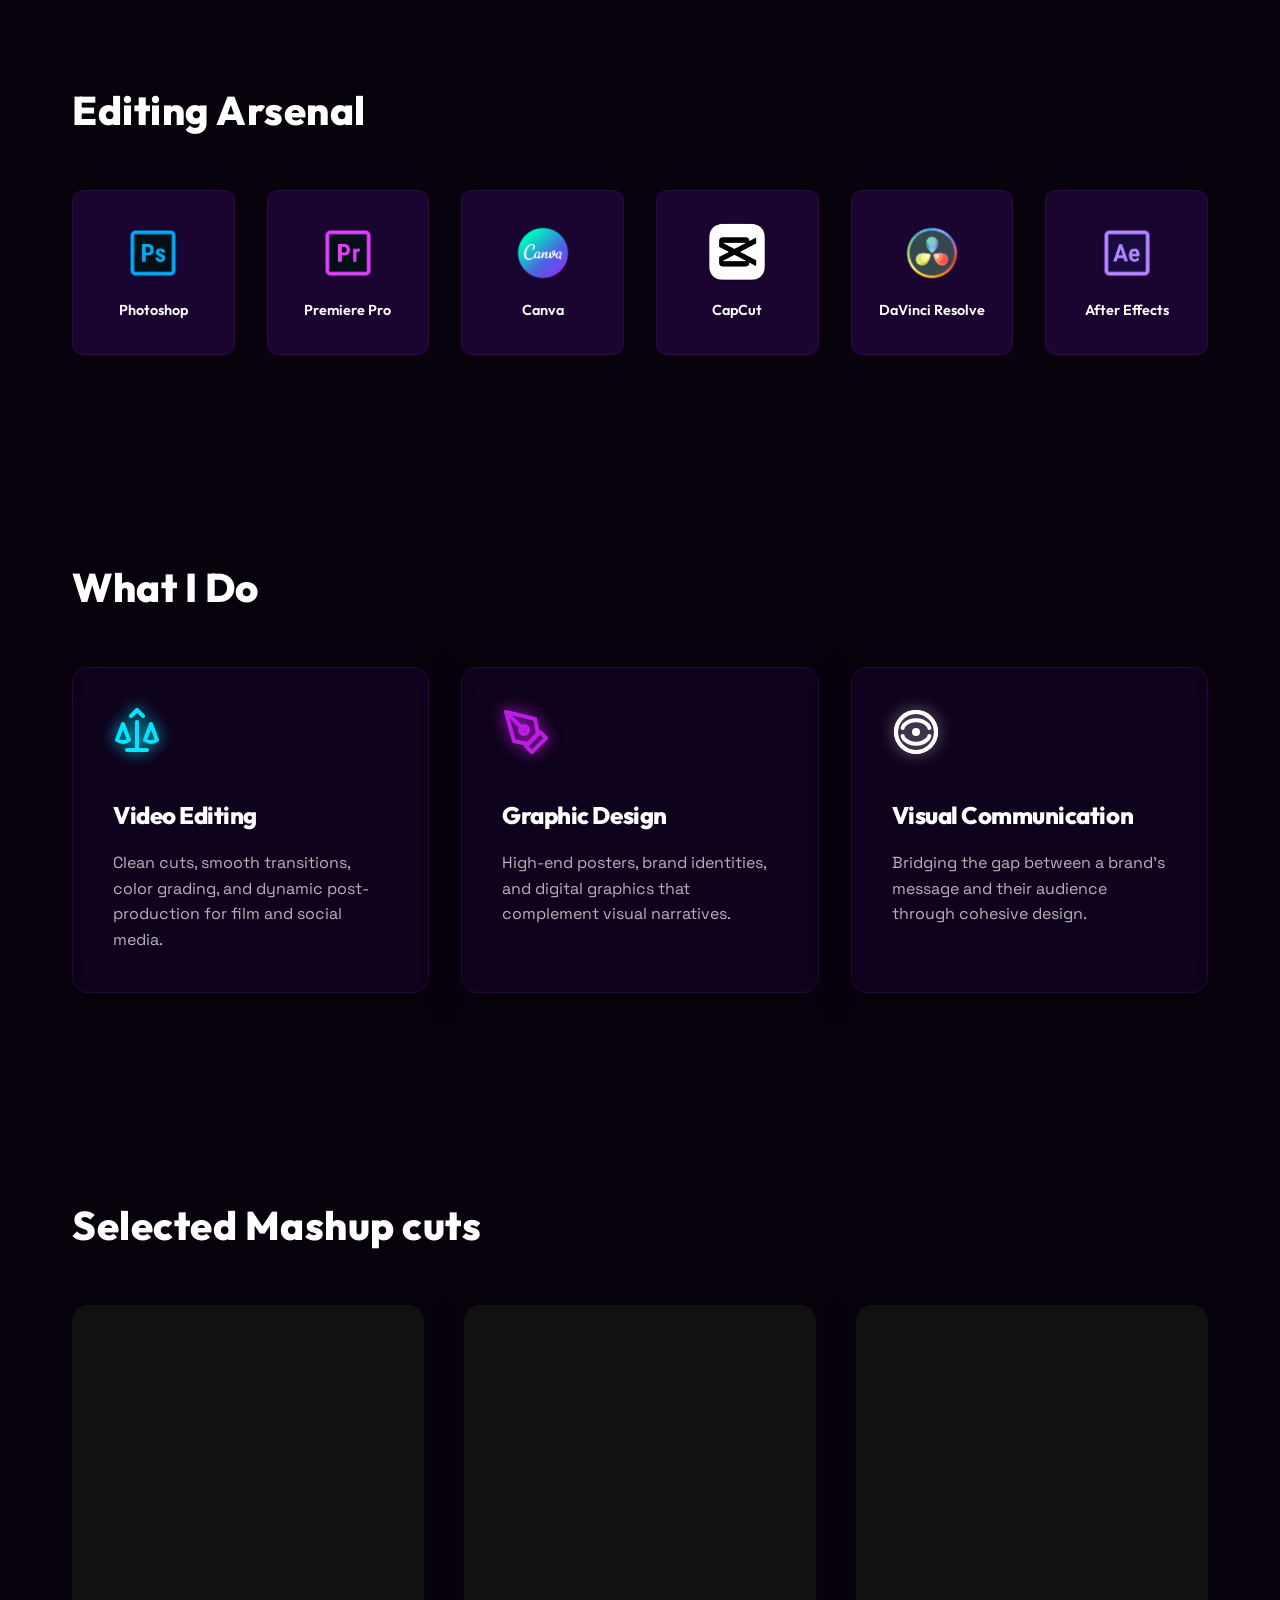
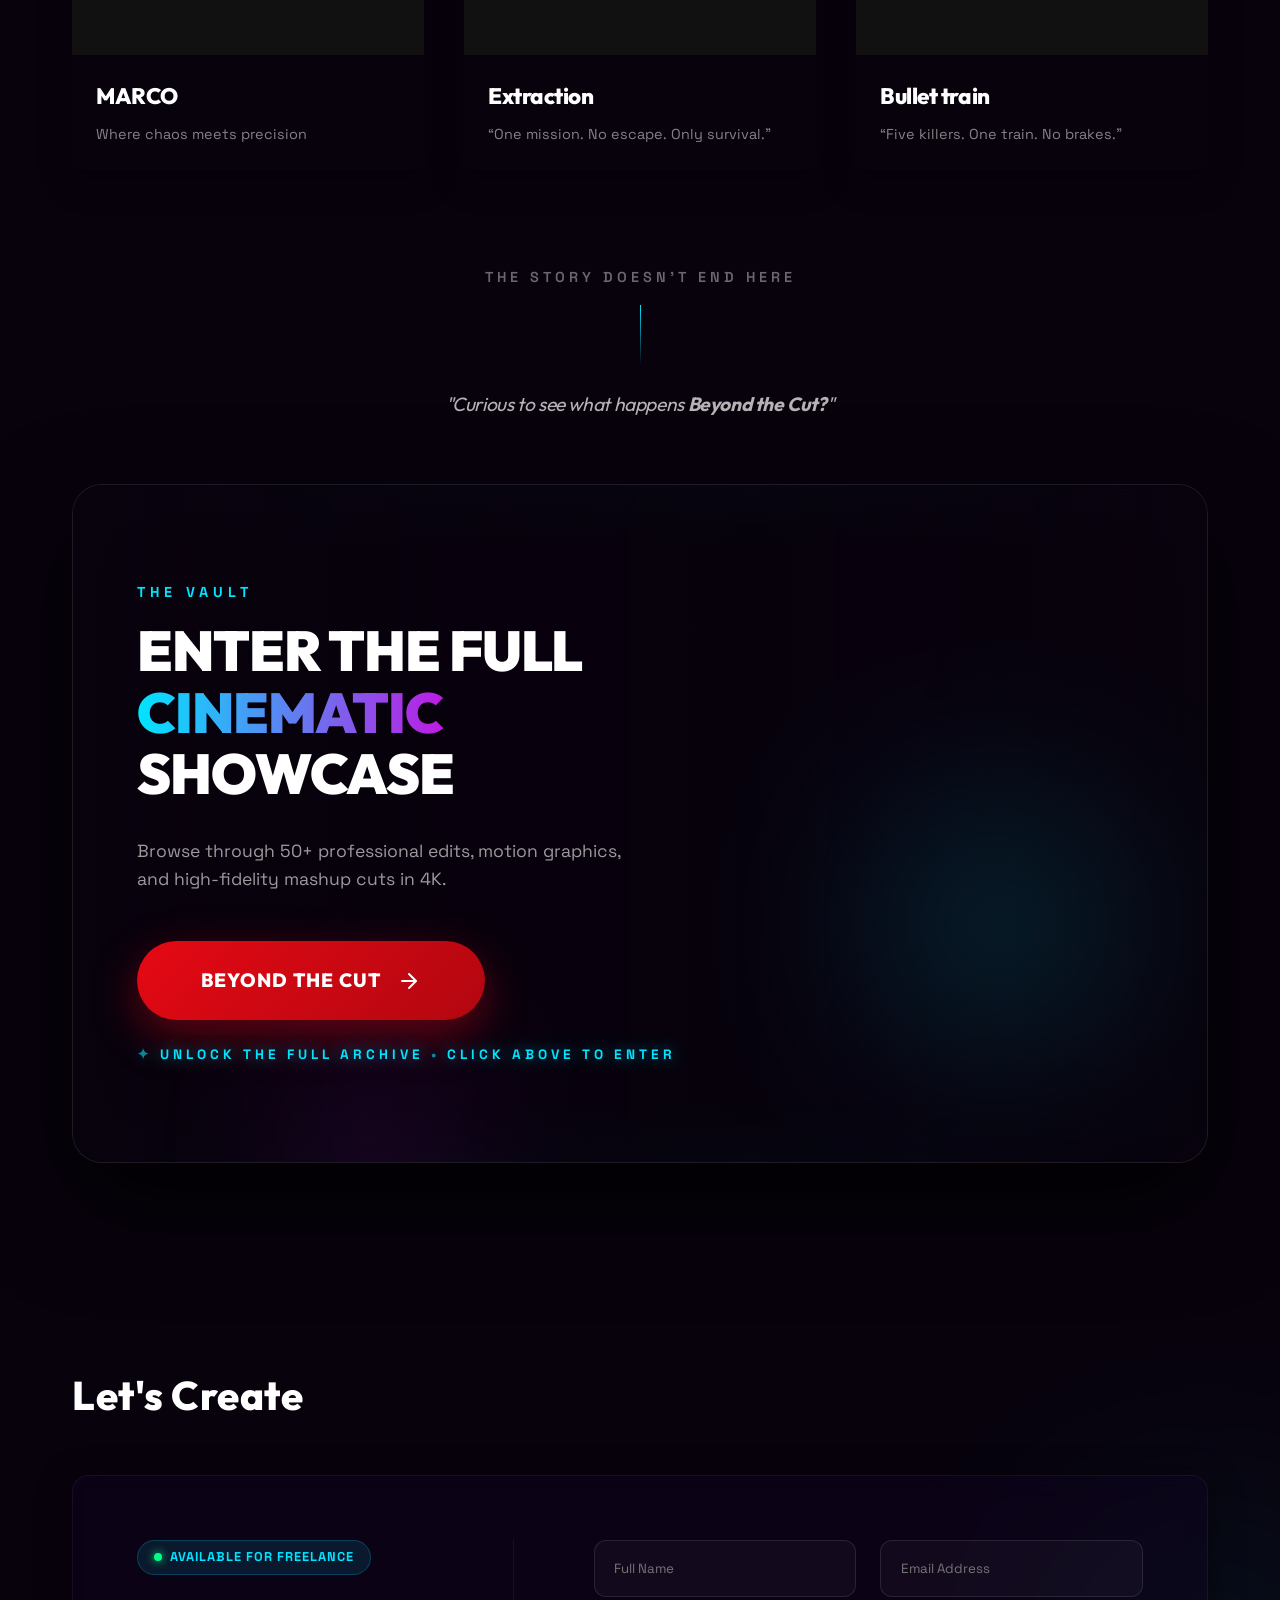
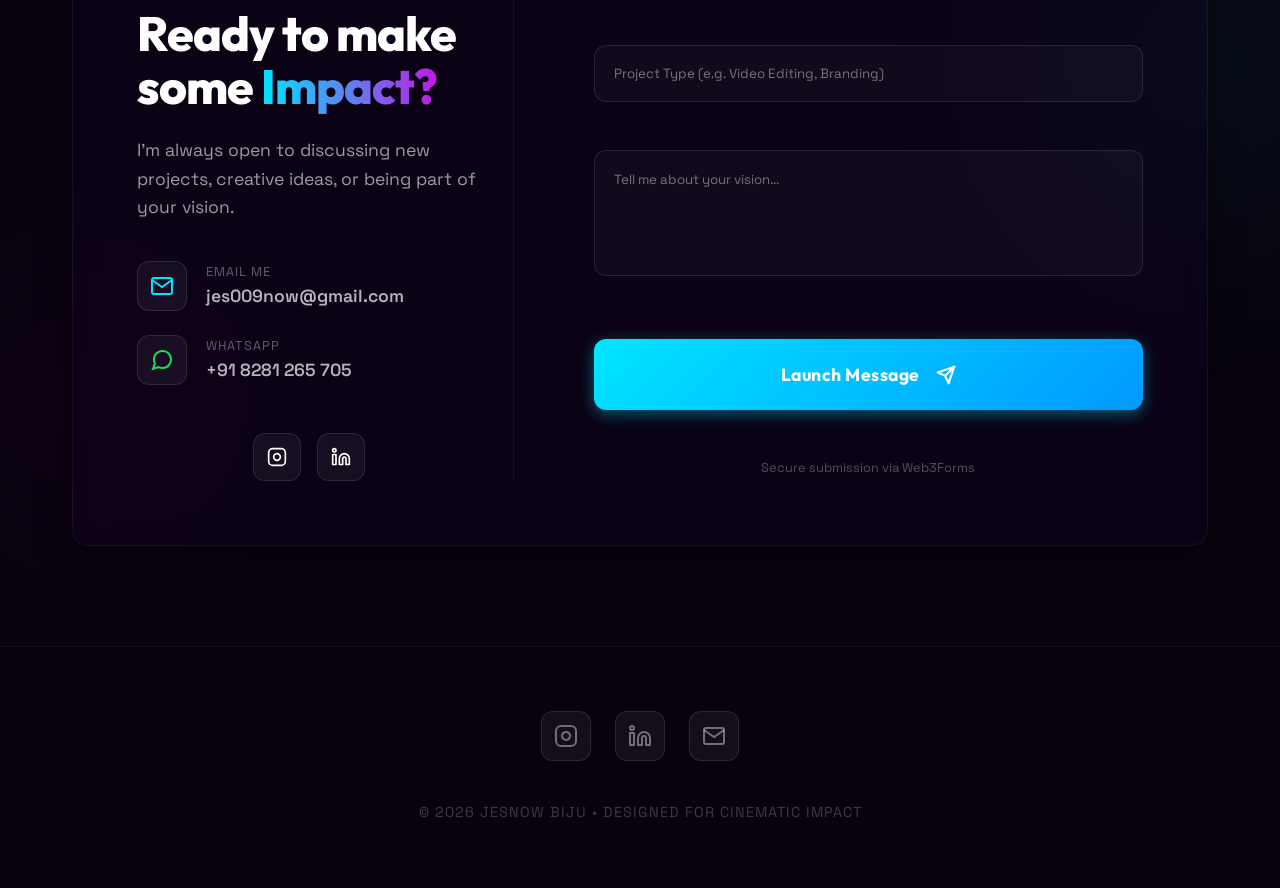
==== commit e64cefbc: "UI Polish: Refined 'Selected Mashup cuts' galleries by hiding player controls and removing the cente" ====
--- a/index.html
+++ b/index.html
@@ -158,7 +158,7 @@
                             <div class="yt-click-mask" style="position: absolute; top:0; left:0; width:100%; height:100%; z-index: 3; cursor: pointer;" onclick="playYTHome(this)"></div>
                             
                             <!-- Pro Controls -->
-                            <div class="player-controls yt-controls" style="z-index: 5;">
+                            <div class="player-controls yt-controls" style="z-index: 5; opacity: 0; transition: opacity 0.3s ease;">
                                 <div class="progress-container"><input type="range" class="progress-bar yt-progress" min="0" max="100" value="0" step="0.1"></div>
                                 <div class="controls-main">
                                     <div class="controls-left">
@@ -189,7 +189,6 @@
                                 </div>
                             </div>
                          </div>
-                        <button class="center-play-btn" aria-label="Play" onclick="playYTHome(this)"><svg viewBox="0 0 24 24" fill="white"><polygon points="5 3 19 12 5 21 5 3"></polygon></svg></button>
                     </div>
                     <div style="padding: 1.5rem;">
                         <h3 style="font-size: 1.4rem; margin-bottom: 0.5rem;">MARCO</h3>
@@ -209,7 +208,7 @@
                             <div class="yt-click-mask" style="position: absolute; top:0; left:0; width:100%; height:100%; z-index: 3; cursor: pointer;" onclick="playYTHome(this)"></div>
 
                             <!-- Pro Controls -->
-                            <div class="player-controls yt-controls" style="z-index: 5;">
+                            <div class="player-controls yt-controls" style="z-index: 5; opacity: 0; transition: opacity 0.3s ease;">
                                 <div class="progress-container"><input type="range" class="progress-bar yt-progress" min="0" max="100" value="0" step="0.1"></div>
                                 <div class="controls-main">
                                     <div class="controls-left">
@@ -240,7 +239,6 @@
                                 </div>
                             </div>
                          </div>
-                         <button class="center-play-btn" aria-label="Play" onclick="playYTHome(this)"><svg viewBox="0 0 24 24" fill="white"><polygon points="5 3 19 12 5 21 5 3"></polygon></svg></button>
                     </div>
                     <div style="padding: 1.5rem;">
                         <h3 style="font-size: 1.4rem; margin-bottom: 0.5rem;">Extraction</h3>
@@ -260,7 +258,7 @@
                             <div class="yt-click-mask" style="position: absolute; top:0; left:0; width:100%; height:100%; z-index: 3; cursor: pointer;" onclick="playYTHome(this)"></div>
 
                             <!-- Pro Controls -->
-                            <div class="player-controls yt-controls" style="z-index: 5;">
+                            <div class="player-controls yt-controls" style="z-index: 5; opacity: 0; transition: opacity 0.3s ease;">
                                 <div class="progress-container"><input type="range" class="progress-bar yt-progress" min="0" max="100" value="0" step="0.1"></div>
                                 <div class="controls-main">
                                     <div class="controls-left">
@@ -291,7 +289,6 @@
                                 </div>
                             </div>
                          </div>
-                         <button class="center-play-btn" aria-label="Play" onclick="playYTHome(this)"><svg viewBox="0 0 24 24" fill="white"><polygon points="5 3 19 12 5 21 5 3"></polygon></svg></button>
                     </div>
                     <div style="padding: 1.5rem;">
                         <h3 style="font-size: 1.4rem; margin-bottom: 0.5rem;">Bullet train</h3>
